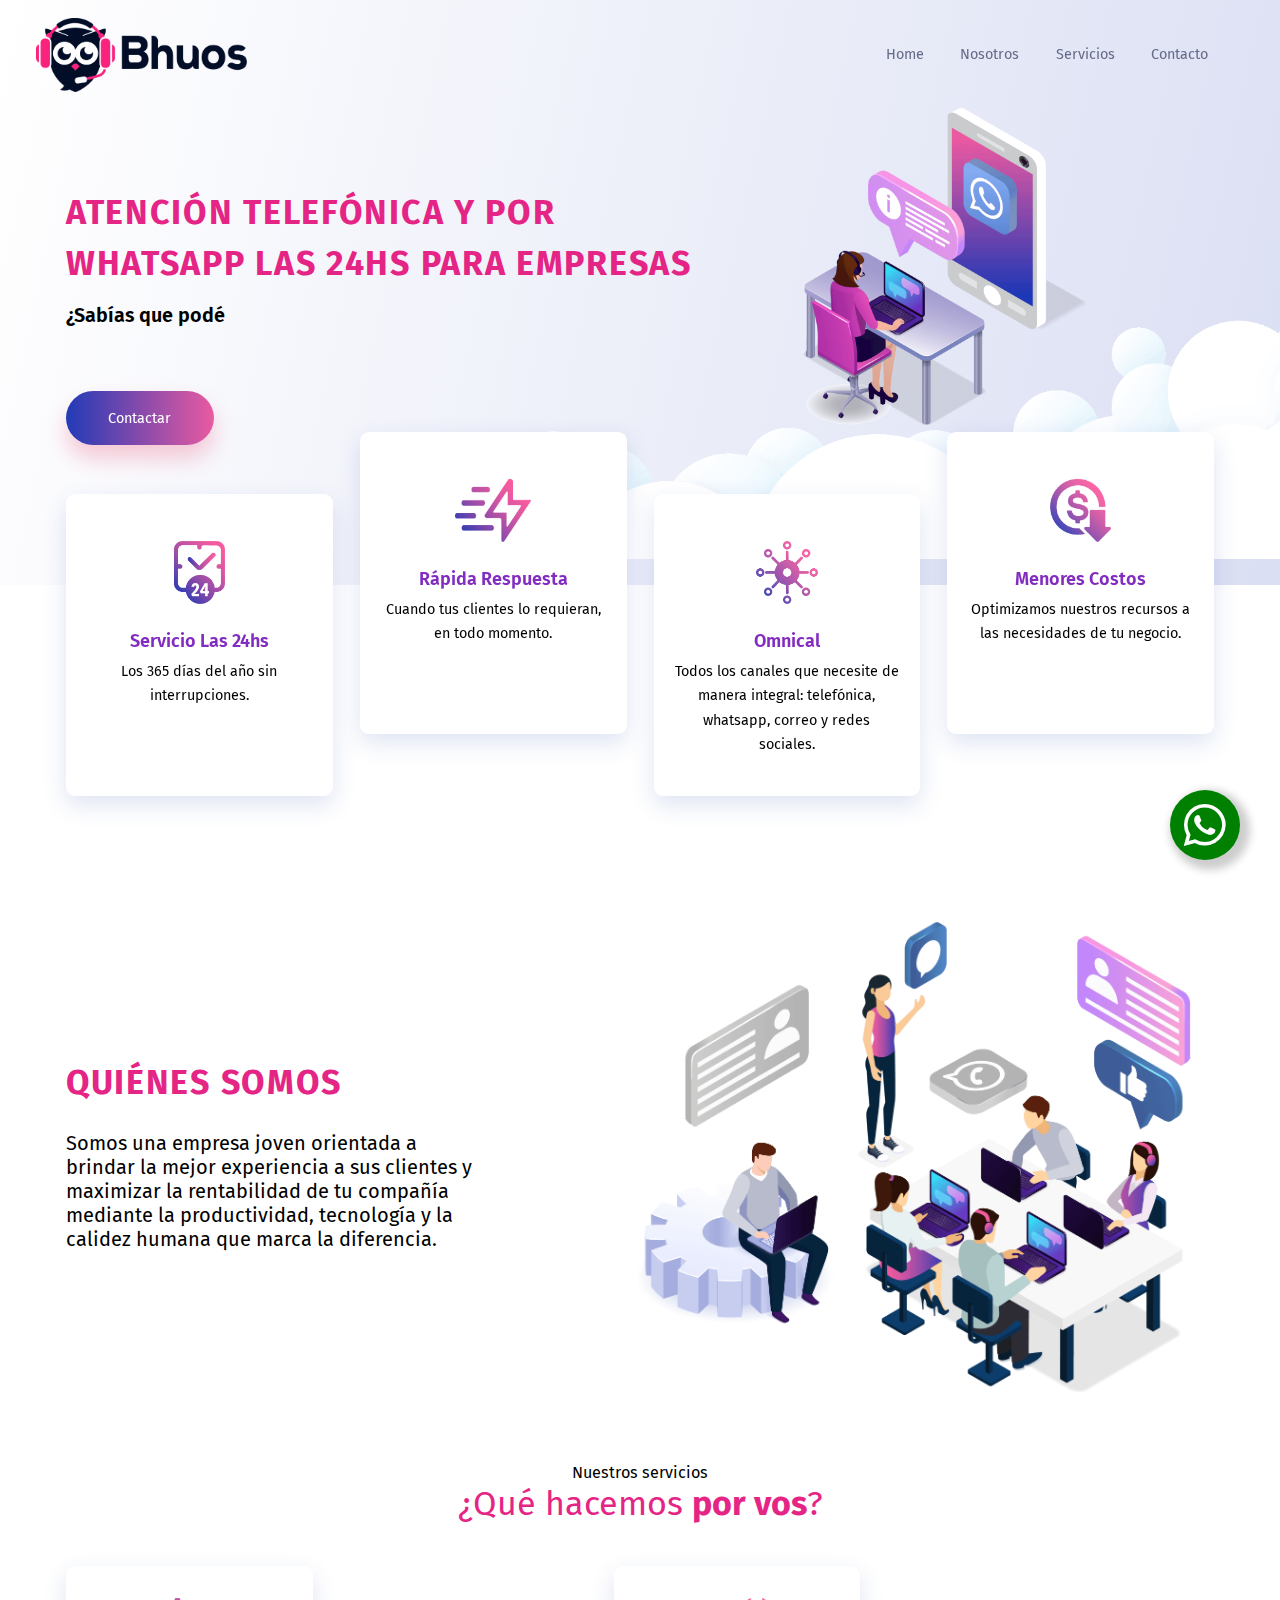
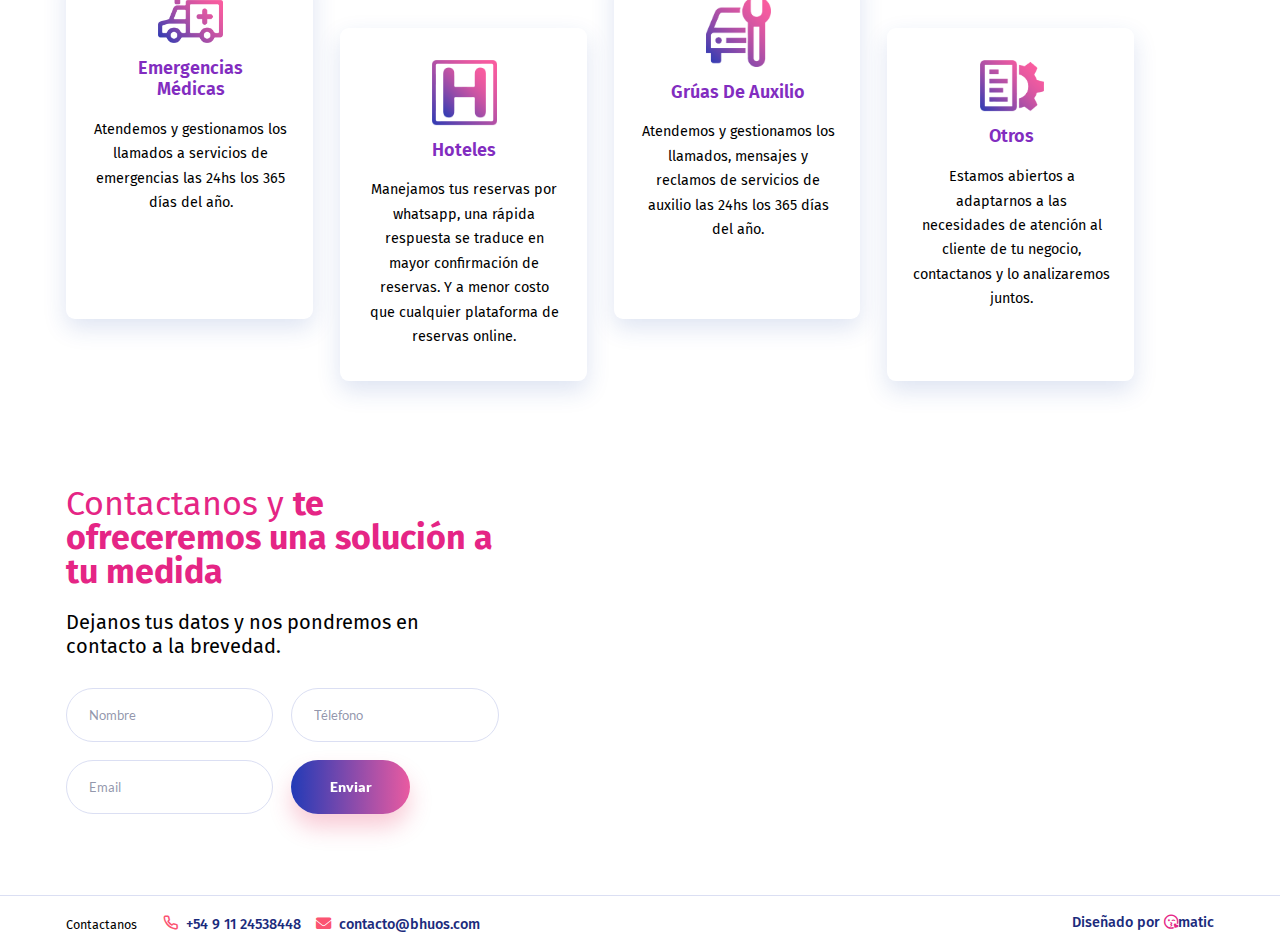
==== index.html @ 85b6b2ba "Create repo" ====
<!DOCTYPE html>
<html lang="es">

<head>
    <meta http-equiv="Content-Type" content="text/html; charset=utf-8" />
    <meta name="format-detection" content="telephone=no">
    <meta name="viewport" content="width=device-width, initial-scale=1">

    <meta name="keywords" content="" />

    <!-- Primary Meta Tags -->
    <title>Bhuos</title>
    <meta name="title" content="Bhuos">
    <meta name="description"
        content="Somos una empresa joven orientada a brindar la mejor experiencia a sus clientes y maximizar la rentabilidad de su compañía mediante la productividad, tecnología y la calidez humana que marca la diferencia.">

    <!-- Open Graph / Facebook -->
    <meta property="og:type" content="website">
    <meta property="og:url" content="">
    <meta property="og:title" content="Bhuos">
    <meta property="og:description"
        content="Somos una empresa joven orientada a brindar la mejor experiencia a sus clientes y maximizar la rentabilidad de su compañía mediante la productividad, tecnología y la calidez humana que marca la diferencia.">
    <meta property="og:image" content="">

    <!-- Twitter -->
    <meta property="twitter:card" content="summary_large_image">
    <meta property="twitter:url" content="">
    <meta property="twitter:title" content="Bhuos">
    <meta property="twitter:description"
        content="Somos una empresa joven orientada a brindar la mejor experiencia a sus clientes y maximizar la rentabilidad de su compañía mediante la productividad, tecnología y la calidez humana que marca la diferencia.">
    <meta property="twitter:image" content="">

    <link rel="stylesheet" type="text/css" href="css/first-screen.css" />
    <!-- <link rel="stylesheet" type="text/css" href="css/first-screen-inner.css" /> -->
    <link rel="icon" type="image/png" href="favicon-32x32.png" sizes="32x32" />
    <link rel="icon" type="image/png" href="favicon-16x16.png" sizes="16x16" />

    <link rel="stylesheet" href="https://cdnjs.cloudflare.com/ajax/libs/animate.css/4.1.1/animate.min.css" />
    <link rel="preload " href="fonts/AleoBold.woff2" as="font" crossorigin>
    <link rel="preload " href="fonts/Lato/LatoRegular.woff2" as="font" crossorigin>
    <link rel="preload " href="fonts/Lato/LatoBold.woff2" as="font" crossorigin>
    <link rel="preload" href="css/style.css" as="style">
    <link rel="stylesheet" href="https://cdnjs.cloudflare.com/ajax/libs/font-awesome/6.0.0/css/all.min.css" />
    <link rel="stylesheet" href="css/ajustes.css">
</head>

<body class="home loaded">
    <a href="https://wa.me/5491124538448" target="_blank" class="text-decoration-none w-flotante">
        <span class="d-none">WhatsApp</span>
        <i class="fab fa-whatsapp whatsapp"></i>
    </a>

    <div class="main-wrapper">
        <main class="content">
            <div class="first-screen section-screen-main" id="home">
                <div class="section-screen-main__bg" style="background-image: url(img/bhuos-main.png);"></div>
                <div class="wrapper">
                    <div class="screen-main">
                        <div class="section-heading">Atención telefónica y por whatsapp las 24hs para
                            Empresas</div>
                        <p class="h1 h1-main" id="text-typing"></p>

                        <div class="animate__animated animate__fadeIn animate__delay-5s">
                            <a href="#contacto"
                                class="btn btn_learn animate__animated animate__pulse animate__infinite ">contactar</a>
                        </div>
                    </div>
                </div>
            </div>
            <div class="section-services-main">
                <div class="wrapper">
                    <div class="services">
                        <div class="services__item">
                            <!-- <div class="services__decor"></div> -->
                            <div class="services__icon">
                                <img src="img/icons/bhuos-ico-01.png" alt="" loading="lazy">
                            </div>
                            <div class="services__title"><span>Servicio las 24hs</span></div>
                            <div class="services__text">Los 365 días del año sin interrupciones.</div>
                        </div>
                        <div class="services__item">
                            <!-- <div class="services__decor"></div> -->
                            <div class="services__icon">
                                <img src="img/icons/bhuos-ico-02.png" alt="" loading="lazy">
                            </div>
                            <div class="services__title"><span>Rápida respuesta</span></div>
                            <div class="services__text">Cuando tus clientes lo requieran, en todo momento.</div>
                        </div>
                        <div class="services__item">
                            <!-- <div class="services__decor"></div> -->
                            <div class="services__icon">
                                <img src="img/icons/bhuos-ico-03.png" alt="" loading="lazy">
                            </div>
                            <div class="services__title"><span>Omnical</span></div>
                            <div class="services__text">Todos los canales que necesite de manera integral: telefónica,
                                whatsapp, correo y redes sociales.</div>
                        </div>
                        <div class="services__item">
                            <!-- <div class="services__decor"></div> -->
                            <div class="services__icon">
                                <img src="img/icons/bhuos-ico-04.png" alt="" loading="lazy">
                            </div>
                            <div class="services__title"><span>Menores costos</span></div>
                            <div class="services__text">Optimizamos nuestros recursos a las necesidades de tu negocio.
                            </div>
                        </div>
                    </div>
                </div>
            </div>
            <div class="section-about" id="nosotros">
                <div class="wrapper">
                    <div class="about">

                        <div class="about__content">
                            <div class="section-heading">Quiénes somos</div>

                            <div class="content-block__text">
                                <p>Somos una empresa joven orientada a brindar la mejor experiencia a sus clientes y
                                    maximizar la rentabilidad de tu compañía mediante la productividad, tecnología y la
                                    calidez humana que marca la diferencia.
                                </p>
                            </div>
                        </div>
                        <div class="about__img">
                            <div class="about__picture">
                                <img data-src="img/bhuos-ilus1-02.png" alt="" class="js-lazy" width="80%"
                                    src="[data-uri]">
                            </div>
                        </div>

                    </div>
                </div>
                <div class="about-decor about-decor_1"></div>
                <div class="about-decor about-decor_2"></div>
                <div class="about-decor about-decor_3"></div>
            </div>
            <div class="section-get" id="servicios">
                <div class="wrapper">
                    <div class="h-center">Nuestros servicios</div>
                    <div class="h-decor-1">
                        <h2 class="h2 h-center bhuos-color"><span>¿Qué hacemos <b>por vos</b>?</span></h2>
                    </div>
                    <div class="get-list">
                        <div class="get-list__item">
                            <div class="get-list__heading">
                                <div class="get-list__icon">
                                    <img src="img/icons/bhuos-ico-06.png" alt="emergencias medicas" loading="lazy">
                                </div>
                                <div class="get-list__title">Emergencias <br> Médicas</div>
                            </div>
                            <div class="get-list__text">Atendemos y gestionamos los llamados a servicios de emergencias
                                las 24hs los 365 días del año.
                            </div>
                        </div>
                        <div class="get-list__item">
                            <div class="get-list__heading">
                                <div class="get-list__icon">
                                    <img src="img/icons/bhuos-ico-05.png" alt="hoteles" loading="lazy">
                                </div>
                                <div class="get-list__title">Hoteles</div>
                            </div>
                            <div class="get-list__text">Manejamos tus reservas por whatsapp, una rápida respuesta se
                                traduce en mayor confirmación de reservas. Y a menor costo que cualquier plataforma de
                                reservas online.</div>
                        </div>
                        <div class="get-list__item">
                            <div class="get-list__heading">
                                <div class="get-list__icon">
                                    <img src="img/icons/bhuos-ico-07.png" alt="gruas de auxilio" loading="lazy">
                                </div>
                                <div class="get-list__title">Grúas de auxilio</div>
                            </div>
                            <div class="get-list__text">Atendemos y gestionamos los llamados, mensajes y reclamos de
                                servicios de auxilio las 24hs los 365 días del año.
                            </div>
                        </div>
                        <div class="get-list__item">
                            <div class="get-list__heading">
                                <div class="get-list__icon">
                                    <img src="img/icons/bhuos-ico-08.png" alt="otros" loading="lazy">
                                </div>
                                <div class="get-list__title">Otros</div>
                            </div>
                            <div class="get-list__text">Estamos abiertos a adaptarnos a las necesidades de atención al
                                cliente de tu negocio, contactanos y lo analizaremos juntos.
                            </div>
                        </div>

                    </div>
                </div>
            </div>
            <div class="section-consultation" id="contacto">
                <!-- <div class="section-consultation__bg js-lazy" data-src="img/bg/bg-2.svg"></div> -->
                <div class="wrapper">
                    <div class="consultation-form-wrap">
                        <div class="consultation-form">
                            <!-- <div>Comenzá hoy</div> -->
                            <h2 class="h2 bhuos-color">Contactanos y <b>te ofreceremos una solución a tu medida</b></h2>
                            <div class="content-block__text">
                                <p>Dejanos tus datos y nos pondremos en contacto a la brevedad.</p>
                            </div>
                            <div class="consultation-form__form">
                                <form onsubmit="enviarFormulario(); return false;">
                                    <div class="box-fileds">
                                        <div class="box-filed">
                                            <input type="text" placeholder="Nombre" id="input_nombre" class="required"
                                                required>
                                        </div>
                                        <div class="box-filed">
                                            <input type="tel" placeholder="Télefono" id="input_cel" class="required"
                                                required>
                                        </div>
                                        <div class="box-filed">
                                            <input type="email" placeholder="Email" id="input_mail" class="required"
                                                required>
                                        </div>
                                        <div id="alert" class="alert alert-success d-none">Su mensaje fue enviado</div>
                                        <div class="box-filed box-filed_btn">
                                            <input type="submit" class="btn enviar" value="Enviar">
                                        </div>
                                    </div>
                                </form>
                            </div>
                        </div>
                        <div class="consultation-img">
                            <img data-src="img/bhuos-ilus-cotizacion.png" alt="" class="js-lazy"
                                src="[data-uri]">
                        </div>
                    </div>
                </div>
            </div>
        </main>
        <header class="header" id="header">
            <div class="wrapper">
                <div class="nav-logo">
                    <a href="index.html" class="logo">
                        <img src="logo2.png" alt="bhuos">
                    </a>
                </div>
                <div class="header-right">
                    <div id="mainNav" class="menu-box">
                        <nav class="nav-inner">
                            <ul class="main-menu js-menu" id="mainMenu">
                                <li>
                                    <a onclick="moveTo('home')">Home</a>
                                </li>
                                <li>
                                    <a onclick="moveTo('nosotros')">Nosotros</a>
                                </li>
                                <li>
                                    <a onclick="moveTo('servicios')">Servicios</a>
                                </li>
                                <li>
                                    <a onclick="moveTo('contacto')">Contacto</a>
                                </li>
                            </ul>
                        </nav>
                        <div class="socials-item">
                            <div class="socials">
                                <div class="socials__item">
                                    <a href="#" target="_blank" class="socials__link"><i
                                            class="fas fa-envelope"></i></a>
                                </div>
                                <div class="socials__item">
                                    <a href="#" target="_blank" class="socials__link"><i
                                            class="fab fa-whatsapp"></i></a>
                                </div>
                            </div>
                        </div>
                        <div class="phone-item">
                            <div class="footer-title header-title-phone">Contactanos</div>
                            <div class="footer-phone__item">
                                <i class="icon-phone"></i><a href="tel:+5491124538448">+54 9 11 24538448</a>
                            </div>
                            <div class="footer-mail__item">
                                <i class="fas fa-envelope"></i><a href="mailto:contacto@bhuos.com">contacto@bhuos.com</a>
                            </div>
                        </div>
                    </div>

                </div>
                <div class="bars-mob js-button-nav">
                    <div class="hamburger">
                        <span></span><span></span><span></span>
                    </div>
                    <div class="cross">
                        <span></span><span></span>
                    </div>
                </div>
            </div>
        </header>
        <footer id="footer" class="footer footer-2">
            <div class="footer__bg js-lazy" data-src="img/bg/footer-2.svg"></div>
            <div class="footer-bottom">
                <div class="wrapper">
                    <div class="phone-item">
                        <div class="footer-title header-title-phone">Contactanos</div>
                        <div class="footer-phone__item">
                            <i class="icon-phone"></i><a href="tel:+5491124538448">+54 9 11 24538448</a>
                        </div>
                        <div class="footer-mail__item">
                            <i class="fas fa-envelope"></i><a href="mailto:contacto@bhuos.com">contacto@bhuos.com</a>
                        </div>
                    </div>
                    <div class="footer-menu">
                        Diseñado por <i class="far fa-face-kiss-wink-heart pink"></i><a
                            href="https://www.omatic.com.ar">matic</a>
                    </div>
                </div>
            </div>
        </footer>
    </div>
    <!-- BODY EOF   -->
    <link rel="stylesheet" type="text/css" href="css/style.css" />
    <script src="js/jquery-3.5.1.min.js"></script>
    <script src="js/components/jquery.lazy.min.js" defer></script>
    <script src="js/components/jquery.fancybox.min.js" defer></script>
    <script src="js/components/jquery.singlePageNav.min.js" defer></script>
    <script src="js/components/swiper.js" defer></script>
    <script src="js/custom.js" defer></script>
    <script src="js/formrip.js"></script>

    <script>
        var body = document.body;
        if (/Android|webOS|iPhone|iPad|iPod|BlackBerry/i.test(navigator.userAgent)) {
            body.classList.add('ios');
        } else {
            body.classList.add('web')
        }
        setTimeout(function () {
            body.classList.add("content-loaded");
        }, 50)

        //text typing
        var i = 0;
        var txt =
            "¿Sabías que podés mejorar la calidad de atención de tus clientes y ahorrar hasta un 60% con nosotros?";
        var speed = 50;

        function typeWriter() {
            if (i < txt.length) {
                document.getElementById("text-typing").innerHTML += txt.charAt(i);
                i++;
                setTimeout(typeWriter, speed);
            }
        }

        $(document).ready(function () {
            typeWriter();
        });

        function moveTo(section){
            document.getElementById(section).scrollIntoView({block: "center"});
        }
        
    </script>
</body>

</html>
---- css/first-screen.css ----
/* reset */
/* main variables */
body { margin: 0; padding: 0; font-family: Lato, arial, sans-serif; background: #fff; height: 100%; font-size: 1.8rem !important; -webkit-font-smoothing: antialiased; -moz-osx-font-smoothing: grayscale; color: #646A89; line-height: 1.7; background: #fff; }

html { font-size: 10px !important; }

/*MAIN*/
html, body, div, span, applet, object, iframe, h1, h2, h3, h4, h5, h6, p, blockquote, pre, a, abbr, acronym, address, big, cite, code, del, dfn, em, img, ins, kbd, q, s, samp, small, strike, strong, sub, sup, tt, var, b, u, i, center, dl, dt, dd, ol, ul, li, fieldset, form, label, legend, table, caption, tbody, tfoot, thead, tr, th, td, article, aside, canvas, details, embed, figure, figcaption, footer, header, hgroup, menu, nav, output, ruby, section, summary, time, mark, audio, video { margin: 0; padding: 0; border: 0; font-size: 100%; }

/* HTML5 display-role reset for older browsers */
article, aside, details, figcaption, figure, footer, header, hgroup, menu, nav, section, main { display: block; }

blockquote, q { quotes: none; }

blockquote:before, blockquote:after, q:before, q:after { content: ''; content: none; }

table { border-collapse: collapse; border-width: 0px; padding: 0px; margin: 0px; }

html { height: 100%; -webkit-text-size-adjust: none; -ms-text-size-adjust: none; }

input, textarea, select, button { font-family: Lato, arial, sans-serif; }

input, textarea { color: #646A89; font-family: Lato, arial, sans-serif; outline: none; border-radius: 0; -moz-border-radius: 0; -webkit-border-radius: 0; -webkit-appearance: none; }

textarea { overflow: auto; resize: none; }

input[type="button"], input[type="submit"], button { cursor: pointer; }

td { margin: 0px; padding: 0px; }

form { padding: 0px; margin: 0px; }

a { color: #FB5472; -webkit-transition: all 0.4s ease; -o-transition: all 0.4s ease; transition: all 0.4s ease; text-decoration: none; outline: none; -webkit-tap-highlight-color: rgba(0, 0, 0, 0); }

a:hover { color: #FB5472; }

a, span, div, button { outline: none !important; }

input[type=submit], input[type=button], button { -webkit-appearance: none; outline: none; }

* { -webkit-box-sizing: border-box; box-sizing: border-box; -webkit-tap-highlight-color: rgba(0, 0, 0, 0); outline: none; }

*:before, *:after { -webkit-box-sizing: border-box; box-sizing: border-box; }

strong { font-weight: 700; }

.clearfix:after, .wrapper:after, .row:after { content: "."; display: block; height: 0; clear: both; visibility: hidden; }

img { max-width: 100%; }

@media screen and (max-width: 1366px) and (min-width: 768px) { html { font-size: 9px !important; } }

@media screen and (max-width: 1023px) { body { font-size: 1.5rem !important; } }

@media screen and (max-width: 767px) { body { font-size: 1.4rem !important; } }

@media screen and (max-width: 359px) { html { font-size: 9px !important; } }

@font-face { font-family: 'Aleo'; src: url("../fonts/AleoBold.eot"); src: url("../fonts/AleoBold.eot") format("embedded-opentype"), url("../fonts/AleoBold.woff2") format("woff2"), url("../fonts/AleoBold.woff") format("woff"), url("../fonts/AleoBold.ttf") format("truetype"), url("../fonts/AleoBold.svg#AleoBold") format("svg"); font-weight: 400; font-style: normal; font-display: swap; }

@font-face { font-family: 'Lato'; src: url("../fonts/Lato/LatoRegular.eot"); src: url("../fonts/Lato/LatoRegular.eot") format("embedded-opentype"), url("../fonts/Lato/LatoRegular.woff2") format("woff2"), url("../fonts/Lato/LatoRegular.woff") format("woff"), url("../fonts/Lato/LatoRegular.ttf") format("truetype"), url("../fonts/Lato/LatoRegular.svg#LatoRegular") format("svg"); font-weight: 400; font-style: normal; font-display: swap; }

@font-face { font-family: 'Lato'; src: url("../fonts/Lato/LatoBold.eot"); src: url("../fonts/Lato/LatoBold.eot") format("embedded-opentype"), url("../fonts/Lato/LatoBold.woff2") format("woff2"), url("../fonts/Lato/LatoBold.woff") format("woff"), url("../fonts/Lato/LatoBold.ttf") format("truetype"), url("../fonts/Lato/LatoBold.svg#LatoBold") format("svg"); font-weight: 700; font-style: normal; font-display: swap; }

@font-face { font-family: 'Lato'; src: url("../fonts/Lato/LatoBlack.eot"); src: url("../fonts/Lato/LatoBlack.eot") format("embedded-opentype"), url("../fonts/Lato/LatoBlack.woff2") format("woff2"), url("../fonts/Lato/LatoBlack.woff") format("woff"), url("../fonts/Lato/LatoBlack.ttf") format("truetype"), url("../fonts/Lato/LatoBlack.svg#LatoBlack") format("svg"); font-weight: 900; font-style: normal; font-display: swap; }

@font-face { font-family: 'icomoon'; src: url("../fonts/icomoon/fonts/icomoon.eot"); src: url("../fonts/icomoon/fonts/icomoon.eot?#iefix") format("embedded-opentype"), url("../fonts/icomoon/fonts/icomoon.woff") format("woff"), url("../fonts/icomoon/fonts/icomoon.svg#icomoon") format("svg"); font-weight: bold; font-style: normal; font-display: swap; }

[class^="icon-"], [class*=" icon-"] { /* use !important to prevent issues with browser extensions that change fonts */ font-family: 'icomoon' !important; speak: none; font-style: normal; font-weight: normal; font-variant: normal; text-transform: none; line-height: 1; /* Better Font Rendering =========== */ -webkit-font-smoothing: antialiased; -moz-osx-font-smoothing: grayscale; }

.icon-check:before { content: "\e900"; }

.icon-close:before { content: "\e901"; }

.icon-next:before, .ui-datepicker .ui-datepicker-next:before { content: "\e902"; }

.icon-phone:before { content: "\e903"; }

.icon-play:before { content: "\e904"; }

.icon-prev:before, .ui-datepicker .ui-datepicker-prev:before { content: "\e905"; }

.icon-quote:before, blockquote:before { content: "\e906"; }

.icon-search:before { content: "\e907"; }

.main-wrapper { padding: 0; min-width: 320px; width: 100%; position: relative; min-height: 100%; min-height: 100%; display: -webkit-box; display: -ms-flexbox; display: flex; -webkit-box-orient: vertical; -webkit-box-direction: normal; -ms-flex-direction: column; flex-direction: column; -webkit-box-pack: start; -ms-flex-pack: start; justify-content: flex-start; overflow: hidden; -webkit-box-flex: 1; -ms-flex: 1 0 auto; flex: 1 0 auto; }

.wrapper { min-width: 320px; max-width: 1220px; padding-right: 4rem; padding-left: 4rem; margin: 0 auto; position: relative; width: 100%; }

.wrapper-2 { max-width: 1520px; }

/* titles */
p { padding: 1.2rem 0; }

h1, .h1 { padding: 0; font-weight: 700; font-size: 3.6rem; line-height: 130%; color: #1B2B7C; margin-bottom: 0.8rem; text-transform: capitalize; font-family: Aleo, arial, sans-serif; }

.h1 { font-size: 5.4rem; line-height: 110%; margin-bottom: 4.6rem; }

h2, .h2 { font-size: 2.4rem; line-height: 140%; line-height: 100%; margin: 0 0 0.7rem; padding-top: 1.3rem; text-align: left; color: #1B2B7C; font-family: Aleo, arial, sans-serif; text-transform: capitalize; }

.h2 { font-weight: bold; font-size: 5.4rem; padding-top: 0; margin: 0 0 2.4rem; }

.h-center { text-align: center; }

h3, .h3 { font-size: 2.4rem; line-height: 140%; font-weight: 700; color: #1B2B7C; padding: 3.5rem 0 2.5rem; font-family: Aleo, arial, sans-serif; text-transform: capitalize; }

.h3 { font-size: 3.6rem; line-height: 100%; padding: 0 0 1.5rem; }

h4, .h4 { font-weight: bold; font-size: 2.4rem; line-height: 2.8rem; color: #646A89; }

.h-left { text-align: left; }

.h-decor-1, .h-decor-3 { position: relative; padding: 0 10rem; }

.h-decor-1:before, .h-decor-3:before { content: ''; width: 7rem; height: 6.9rem; display: block; position: absolute; left: 2.8%; margin-right: 8rem; top: 30%; }

.h-decor-1, .h-decor-2 { position: relative; padding: 0 10rem; }

.h-decor-1:after, .h-decor-2:after { content: ''; margin-left: 8rem; width: 8.8rem; height: 5.6rem; display: block; position: absolute; right: 4.2%; top: 17%; }

.h-decor-3:before { top: -29%; left: 10.8%; }

.h-decor-2:after { right: 12.2%; }

body:not(.loaded) .h-decor-1:before, body:not(.loaded) .h-decor-3:before { background: url(../img/leaf-left.svg) no-repeat; -webkit-background-size: contain; background-size: contain; }

body:not(.loaded) .h-decor-1:after, body:not(.loaded) .h-decor-2:after { background: url(../img/leaf-right.svg) no-repeat; -webkit-background-size: contain; background-size: contain; }

/* text position */
.text-left { text-align: left !important; }

.text-center { text-align: center !important; }

.text-right { text-align: right !important; }

.nowrap { white-space: nowrap !important; }

.center { text-align: center; }

.pull-right { float: right; }

.pull-left { float: left; }

.hide { display: none !important; }

.colored { color: #FB5472; }

.window-open { position: absolute; left: 0; top: -200%; left: -99999px; opacity: 0; }

/*
================================================================================
|                                     CONTENT                                 |
================================================================================
*/
.content { min-width: 320px; text-align: left; width: 100%; -webkit-box-ordinal-group: 3; -ms-flex-order: 2; order: 2; -webkit-box-flex: 1; -ms-flex-positive: 1; flex-grow: 1; position: relative; z-index: 1; }

.main-wrap { display: -webkit-box; display: -ms-flexbox; display: flex; -webkit-box-orient: vertical; -webkit-box-direction: reverse; -ms-flex-direction: column-reverse; flex-direction: column-reverse; }

.content-wrap { background: #FFFFFF; padding: 3.3rem 2.5rem 2.1rem; max-width: 119.6rem; margin: 0 auto; }

.more-text { font-weight: bold; font-size: 1.6rem; line-height: 1.9rem; cursor: pointer; color: #7D74E4; margin-top: 1.3rem; }

.more-text span { -webkit-transition: color .3s ease-in; -o-transition: color .3s ease-in; transition: color .3s ease-in; }

.more-text i { margin-left: 1rem; font-size: 1rem; color: rgba(125, 116, 228, 0.5); display: inline-block; -webkit-transition: -webkit-transform .4s ease; transition: -webkit-transform .4s ease; -o-transition: transform .4s ease; transition: transform .4s ease; transition: transform .4s ease, -webkit-transform .4s ease; }

.more-text.active i { -webkit-transform: rotateX(180deg); transform: rotateX(180deg); }

.web .more-text:hover span { border-bottom-color: transparent; }

.btn { text-transform: capitalize; position: relative; overflow: hidden; -webkit-transition: all 0.3s linear; -o-transition: all 0.3s linear; transition: all 0.3s linear; display: -webkit-inline-box; display: -ms-inline-flexbox; display: inline-flex; -webkit-box-align: center; -ms-flex-align: center; align-items: center; -webkit-box-pack: center; -ms-flex-pack: center; justify-content: center; vertical-align: middle; height: 6rem; padding: 0 4rem; font-family: Lato, arial, sans-serif; text-align: center; cursor: pointer; -webkit-backface-visibility: hidden; backface-visibility: hidden; -moz-osx-font-smoothing: grayscale; -webkit-box-shadow: 0px 20px 20px rgba(217, 61, 89, 0.2); box-shadow: 0px 20px 20px rgba(217, 61, 89, 0.2); background: -webkit-gradient(linear, left top, right top, from(rgba(249, 73, 115, 0.991703)), color-stop(50%, rgba(255, 154, 160, 0.991703)), to(rgba(249, 73, 115, 0.991703))); background: -webkit-linear-gradient(left, rgba(249, 73, 115, 0.991703) 0%, rgba(255, 154, 160, 0.991703) 50%, rgba(249, 73, 115, 0.991703) 100%); background: -o-linear-gradient(left, rgba(249, 73, 115, 0.991703) 0%, rgba(255, 154, 160, 0.991703) 50%, rgba(249, 73, 115, 0.991703) 100%); background: linear-gradient(90deg, rgba(249, 73, 115, 0.991703) 0%, rgba(255, 154, 160, 0.991703) 50%, rgba(249, 73, 115, 0.991703) 100%); text-transform: uppercase; -webkit-background-size: 200% 100%; background-size: 200% 100%; background-position: 0% 0; color: #fff; border: 0; font-size: 1.6rem; line-height: 1.2; font-weight: 900; text-transform: capitalize; -webkit-border-radius: 3rem; border-radius: 3rem; -webkit-box-shadow: 0px 1.5rem 2.5rem rgba(230, 51, 94, 0.25); box-shadow: 0px 1.5rem 2.5rem rgba(230, 51, 94, 0.25); }

.web .btn:hover { color: #fff; background-position: 100% 0; }

.btn-2 { font-family: Lato, arial, sans-serif; background: #1B2B7C; -webkit-box-shadow: 0px 1.5rem 2.5rem rgba(27, 43, 124, 0.15); box-shadow: 0px 1.5rem 2.5rem rgba(27, 43, 124, 0.15); -webkit-border-radius: 30px; border-radius: 30px; color: #fff; border: 0; height: 4.4rem; padding: 0 3rem; line-height: 4.2rem; font-weight: bold; font-size: 1.6rem; text-transform: capitalize; -webkit-transition: background .4s ease; -o-transition: background .4s ease; transition: background .4s ease; }

.web .btn-2:hover { color: #fff; background: #FB5472; }

.btn-3 { color: #1B2B7C; background: rgba(27, 43, 124, 0.1); -webkit-transition: background .4s ease, color .4s ease; -o-transition: background .4s ease, color .4s ease; transition: background .4s ease, color .4s ease; }

.web .btn-3:hover { color: #fff; background: #1B2B7C; }

.form-control, input[type="text"], input[type="email"], input[type="tel"], textarea { border: 1px solid #DBDFF3; background: transparent; -webkit-border-radius: 5rem; border-radius: 5rem; color: #646A89; padding-left: 2.4rem; padding-right: 2.4rem; font-size: 1.4rem; font-family: Lato, arial, sans-serif; width: 100%; height: 6rem; font-weight: 400; -webkit-transition: border .3s ease-in; -o-transition: border .3s ease-in; transition: border .3s ease-in; }

.form-control:focus, input[type="text"]:focus, input[type="email"]:focus, input[type="tel"]:focus, textarea:focus { border-color: #000; }

.form-control.error, input[type="text"].error, input[type="email"].error, input[type="tel"].error, textarea.error { border-color: red; }

::-webkit-input-placeholder { color: rgba(100, 106, 137, 0.7); }

::-moz-placeholder { color: rgba(100, 106, 137, 0.7); }

:-moz-placeholder { color: rgba(100, 106, 137, 0.7); }

:-ms-input-placeholder { color: rgba(100, 106, 137, 0.7); }

textarea { height: 11.8rem; resize: none; line-height: 160%; padding-top: 1.8rem; padding-bottom: 1.2rem; -webkit-border-radius: 2rem; border-radius: 2rem; vertical-align: top; }

.box-fileds { margin: 0 -1rem; display: -webkit-box; display: -ms-flexbox; display: flex; -ms-flex-wrap: wrap; flex-wrap: wrap; }

.box-fileds .box-filed { width: calc(50% - 2rem); margin: 0 1rem 2rem; }

.box-fileds .box-filed_btn { width: 14.4rem; }

.box-fileds .box-field__accept { padding-top: 1.4rem; width: calc(100%  - 20.4rem); }

.box-field { margin-bottom: 3rem; }

.box-field_button { margin-top: 1rem; display: -webkit-box; display: -ms-flexbox; display: flex; }

.btn_submit { width: 100%; max-width: 39.2rem; }

.box-field__label { color: #1B2B7C; margin-bottom: .6rem; }

.box-field__label sup { vertical-align: top; color: #FB5472; }

.label-placeholder { color: rgba(37, 35, 35, 0.6); text-align: left; padding-left: 0; top: .6rem; display: block; position: absolute; left: 0; font-size: 1.4rem; font-weight: 500; }

label.error { color: red; font-size: 1.3rem; font-weight: 500; margin: .8rem 0 0 1.5rem; }

.box-field__input { position: relative; }

.icon-telegram { color: #039BE5; }

.icon-viber { color: #7F40BD; }

.icon-whatsapp { color: #4CAF50; }

.label-placeholder { letter-spacing: 0.02em; position: absolute; left: 0; text-align: left; padding-left: 0; top: .7rem; font-weight: 400; display: block; position: absolute; font-size: 1.6rem; line-height: 2.1rem; color: rgba(255, 255, 255, 0.8); pointer-events: none; }

.filled .label-placeholder { font-size: 80%; top: -1.8rem; opacity: 0; }

.checkbox-element { cursor: pointer; position: relative; display: -webkit-inline-box; display: -ms-inline-flexbox; display: inline-flex; }

.checkbox-element input { -ms-flex-negative: 0; flex-shrink: 0; display: inline-block; margin-top: 0; position: absolute; left: 0; top: 0; }

.checkbox-element input:checked ~ .check { border-color: transparent; }

.checkbox-element input:checked ~ .check:after { opacity: 1; }

.socials { display: -webkit-box; display: -ms-flexbox; display: flex; -webkit-box-align: center; -ms-flex-align: center; align-items: center; line-height: 1.4; }

.socials__item { margin-right: 1rem; }

.socials__item:last-child { margin-right: 0; }

.socials__link { color: #1B2B7C; line-height: 140%; font-weight: 900; font-size: 1.4rem; }

.socials__link:after { content: ''; display: inline-block; width: .6rem; height: .6rem; left: 0px; top: 6.5px; -webkit-border-radius: 50%; border-radius: 50%; border: 2px solid #FB5472; vertical-align: middle; margin: 0 0 .4rem 10px; }

.socials__item:last-child .socials__link:after { display: none; }

.socials-2 { margin-top: 4.8rem; display: -webkit-box; display: -ms-flexbox; display: flex; -webkit-box-align: center; -ms-flex-align: center; align-items: center; }

.socials-2__item { display: -webkit-box; display: -ms-flexbox; display: flex; -webkit-box-align: center; -ms-flex-align: center; align-items: center; margin-right: 3rem; }

.socials-2__item:hover .socials-2__link { background: -webkit-linear-gradient(179.89deg, #5CD5FF 0.07%, #83F0FF 99.88%); background: -o-linear-gradient(179.89deg, #5CD5FF 0.07%, #83F0FF 99.88%); background: linear-gradient(270.11deg, #5CD5FF 0.07%, #83F0FF 99.88%); -webkit-box-shadow: 0px 3.1rem 4.9rem #CCF2FD; box-shadow: 0px 3.1rem 4.9rem #CCF2FD; }

.socials-2__title { font-weight: bold; font-size: 1.6rem; line-height: 150%; color: #1B2B7C; margin-right: 1.4rem; }

.socials-2__link { background: -webkit-linear-gradient(179.89deg, #90D5ED 0.07%, #9FE6FF 99.88%); background: -o-linear-gradient(179.89deg, #90D5ED 0.07%, #9FE6FF 99.88%); background: linear-gradient(270.11deg, #90D5ED 0.07%, #9FE6FF 99.88%); -webkit-box-shadow: 0px 3.1rem 4.9rem #CCF2FD; box-shadow: 0px 3.1rem 4.9rem #CCF2FD; -webkit-border-radius: 1.6rem; border-radius: 1.6rem; width: 8rem; height: 8rem; display: -webkit-box; display: -ms-flexbox; display: flex; -webkit-box-align: center; -ms-flex-align: center; align-items: center; -webkit-box-pack: center; -ms-flex-pack: center; justify-content: center; }

.socials-2__link img { -webkit-filter: brightness(0) invert(1); filter: brightness(0) invert(1); }

.checkbox-element { display: -webkit-inline-box; display: -ms-inline-flexbox; display: inline-flex; }

.checkbox-element input { opacity: 0; }

.checkbox-element input[type="checkbox"]:hover, .checkbox-element input[type="radio"]:hover { border-color: #000; }

.checkbox-element input[type="checkbox"]:checked ~ .checkbox-text:after, .checkbox-element input[type="radio"]:checked ~ .checkbox-text:after { opacity: 1; }

.checkbox-element input { -ms-flex-negative: 0; flex-shrink: 0; display: inline-block; cursor: pointer; margin-top: -.2rem; }

.checkbox-text { font-weight: 500; font-size: 1.6rem; line-height: 150%; cursor: pointer; position: relative; padding-left: 24px; display: block; }

.checkbox-text:before { content: ''; background: transparent no-repeat center; display: block; border: 1px solid #DBDFF3; -webkit-border-radius: .3rem; border-radius: .3rem; width: 14px; height: 14px; padding: 0; top: 0; left: 0; position: absolute; -ms-flex-negative: 0; flex-shrink: 0; background: none; border-radius: .3rem; margin: .5rem 0 0; vertical-align: top; }

.checkbox-text:after { content: ''; background-color: transparent; background-image: url(../img/icons-svg/check.svg); background-repeat: no-repeat; width: 14px; height: 14px; position: absolute; opacity: 0; top: 0; margin: .5rem 0 0; left: 0; background-position: 45% 40%; -webkit-background-size: 14px 10px; background-size: 14px 10px; -webkit-transition: background 0.3s ease-in, border 0.3s ease-in; -o-transition: background 0.3s ease-in, border 0.3s ease-in; transition: background 0.3s ease-in, border 0.3s ease-in; }

.hide { display: none; }

.color-decor { color: #1B2B7C; }

.color-decor-2 { color: #EA3377; }

.box-field.sucsses-form-message { margin: -2.4rem 0 0px; }

.sucsses-form-message { font-size: 1.4rem; line-height: 2.2rem; display: -webkit-box; display: -ms-flexbox; display: flex; -webkit-box-align: center; -ms-flex-align: center; align-items: center; }

.sucsses-icon { background-image: url("data:image/svg+xml,%3Csvg width='24' height='24' viewBox='0 0 24 24' fill='none' xmlns='http://www.w3.org/2000/svg'%3E%3Cpath fill-rule='evenodd' clip-rule='evenodd' d='M0 12C0 5.3724 5.3724 0 12 0C18.6276 0 24 5.3724 24 12C24 18.6276 18.6276 24 12 24C5.3724 24 0 18.6276 0 12ZM16.4484 10.4484C16.667 10.2221 16.7879 9.91896 16.7852 9.60432C16.7825 9.28968 16.6563 8.98871 16.4338 8.76622C16.2113 8.54373 15.9103 8.41753 15.5957 8.41479C15.281 8.41206 14.9779 8.53301 14.7516 8.7516L10.8 12.7032L9.2484 11.1516C9.02208 10.933 8.71896 10.8121 8.40432 10.8148C8.08968 10.8175 7.78871 10.9437 7.56622 11.1662C7.34373 11.3887 7.21753 11.6897 7.21479 12.0043C7.21206 12.319 7.33301 12.6221 7.5516 12.8484L9.9516 15.2484C10.1766 15.4734 10.4818 15.5997 10.8 15.5997C11.1182 15.5997 11.4234 15.4734 11.6484 15.2484L16.4484 10.4484Z' fill='%23A2E44E'/%3E%3C/svg%3E%0A"); width: 2.4rem; height: 2.4rem; -webkit-background-size: contain; background-size: contain; background-position: 50% 50%; background-repeat: no-repeat; -ms-flex-negative: 0; flex-shrink: 0; margin-right: .5rem; }

.sucsses-icon:before { display: none; }

.scrollDisabled { overflow: hidden; position: fixed !important; margin-top: 0; width: 100%; z-index: 0; }

.scrollDisabled.web, .scrollDisabled.web.compensate-for-scrollbar, .scrollDisabled.web .header { padding-right: 1.7rem; }

.scrollDisabled .main-wrapper { overflow: visible; }

@media screen and (min-width: 768px) { .mob-show { display: none !important; } }

@media screen and (min-width: 1024px) { .tablet-show { display: none; } }

@media screen and (max-width: 1200px) { h1, .h1, .h2 { font-size: 4.6rem; }
  .h-decor-2:after { right: 2.2%; }
  .h-decor-3:before { left: 2%; } }

@media screen and (max-width: 1023px) { .wrapper { padding-left: 2.5rem; padding-right: 2.5rem; }
  .messages-icon__ic { width: 4.5rem; height: 4.5rem; }
  h1, .h1, .h2 { font-size: 4.6rem; }
  .h-decor-1, .h-decor-2, .h-decor-3 { padding: 0 5rem; }
  .tablet-hide { display: none !important; }
  .btn { height: 5.6rem; line-height: 5.6rem; font-size: 1.4rem; padding: 0 5rem; }
  .btn { padding: 0 3rem; }
  .h-decor-1:before, .h-decor-3:before { left: -2.2rem; top: 18%; }
  .h-decor-1:after, .h-decor-2:after { right: 1%; } }

@media screen and (max-width: 767px) { h1 { font-size: 2.2rem; margin-bottom: .9rem; }
  .h1, .h2 { font-size: 2.4rem; margin-bottom: 2.1rem; }
  .mob-show { display: block; }
  .mob-hide { display: none !important; }
  .wrapper { padding-left: 1.6rem; padding-right: 1.6rem; }
  .box-field { margin-bottom: 1.6rem; }
  .box-field.sucsses-form-message { margin: -.3rem 0 -1.9rem; }
  textarea.form-control { line-height: 1.5; padding-top: .5rem; padding-bottom: .5rem; }
  .messages-icon { right: .5rem; }
  .box-field__label { margin-bottom: 1.1rem; }
  .box-field_button { margin-top: 3.2rem; }
  .socials-2__item { width: 50%; margin: 0 auto; padding: 0 1.5rem; display: block; text-align: center; }
  .socials-2__link { margin: 0 auto; }
  .socials-2__title { font-size: 1.2rem; margin: 0 0 1.1rem; }
  .socials-2 { margin: 3.8rem auto 0; max-width: 34rem; -webkit-box-pack: center; -ms-flex-pack: center; justify-content: center; }
  .socials-2__link { -webkit-border-radius: 1.6rem; border-radius: 1.6rem; width: 5.6rem; height: 5.6rem; }
  .content-wrap { margin-left: -1.5rem; margin-right: -1.5rem; padding: 2.9rem 2.7rem 3.5rem; }
  .tab { padding-left: 0; }
  .h-decor-1:before, .h-decor-3:before, .h-decor-1:after, .h-decor-2:after { display: none; }
  .h-decor-1, .h-decor-2, .h-decor-3 { padding: 0; } }

@media all and (-ms-high-contrast: none), (-ms-high-contrast: active) { .text-gradient, .arrow-down i.text-gradient { background: none; color: #41FF6B; } }

@media screen and (max-width: 359px) { .sm-mob-hide { display: none !important; } }

.header { z-index: 10; position: fixed; left: 0; top: 0; right: 0; z-index: 100; -ms-flex-negative: 0; flex-shrink: 0; -webkit-transition: opacity .3s ease-in, -webkit-transform .3s ease-in, -webkit-box-shadow .3s ease-in; transition: opacity .3s ease-in, -webkit-transform .3s ease-in, -webkit-box-shadow .3s ease-in; -o-transition: opacity .3s ease-in, transform .3s ease-in, box-shadow .3s ease-in; transition: opacity .3s ease-in, transform .3s ease-in, box-shadow .3s ease-in; transition: opacity .3s ease-in, transform .3s ease-in, box-shadow .3s ease-in, -webkit-transform .3s ease-in, -webkit-box-shadow .3s ease-in; }

.header .wrapper { padding-top: 1.1rem; padding-bottom: 1rem; display: -webkit-box; display: -ms-flexbox; display: flex; -webkit-box-pack: justify; -ms-flex-pack: justify; justify-content: space-between; -webkit-box-align: center; -ms-flex-align: center; align-items: center; max-width: 1840px; }

.header .wrapper:after { display: none; }

.header.fixed { -webkit-box-shadow: 0px 0.2rem 0.4rem rgba(0, 0, 0, 0.06), 0px 0.4rem 0.6rem rgba(0, 0, 0, 0.1); box-shadow: 0px 0.2rem 0.4rem rgba(0, 0, 0, 0.06), 0px 0.4rem 0.6rem rgba(0, 0, 0, 0.1); background: rgba(255, 255, 255, 0.99); }

.header.fixed .header-top { display: none; }

.nav-logo { padding: .9rem 1.5rem 0 0; }

.header-right { display: -webkit-box; display: -ms-flexbox; display: flex; -webkit-box-align: center; -ms-flex-align: center; align-items: center; -webkit-box-pack: end; -ms-flex-pack: end; justify-content: flex-end; -ms-flex-negative: 0; flex-shrink: 0; width: calc(100% - 14.1rem); }

.logo img { height: 5rem; }

.logo { -webkit-transition: none; -o-transition: none; transition: none; }

.socials__link, .footer-phone__item a { color: #1B2B7C; line-height: 140%; font-weight: 700; -webkit-transition: color .4s ease; -o-transition: color .4s ease; transition: color .4s ease; }

.socials-item, .phone-item { display: -webkit-inline-box; display: -ms-inline-flexbox; display: inline-flex; -webkit-box-align: baseline; -ms-flex-align: baseline; align-items: baseline; }

.menu-box { margin-right: 2.2rem; }

.main-menu { font-size: 1.6rem; }

.main-menu ul { list-style: none; }

.main-menu li { margin: 0 1.8rem; display: inline-block; position: relative; }

.main-menu a { color: #646A89; position: relative; padding: .5rem 0; display: inline-block; -webkit-transition: none; -o-transition: none; transition: none; }

.main-menu a:before { content: ''; display: block; width: 0.8rem; height: 0.8rem; position: absolute; left: 50%; top: 0; -webkit-border-radius: 50%; border-radius: 50%; border: .2rem solid #FB5472; -webkit-transition: -webkit-transform .3s ease; transition: -webkit-transform .3s ease; -o-transition: transform .3s ease; transition: transform .3s ease; transition: transform .3s ease, -webkit-transform .3s ease; -webkit-transform: scale(0) translate(-50%, 0); -ms-transform: scale(0) translate(-50%, 0); transform: scale(0) translate(-50%, 0); }

.main-menu .current, .main-menu .current-menu-item { color: #FB5472; }

.main-menu .current:before, .main-menu .current-menu-item:before { -webkit-transform: scale(1) translate(-50%, 0); -ms-transform: scale(1) translate(-50%, 0); transform: scale(1) translate(-50%, 0); }

.web .main-menu a { -webkit-transition: color .4s ease; -o-transition: color .4s ease; transition: color .4s ease; }

.web .main-menu a:hover { color: #FB5472; }

.footer-title.header-title-phone { margin-right: 2.9rem; }

.bars-mob { width: 5rem; height: 5rem; padding: .5rem; display: none; position: relative; cursor: pointer; }

.bars-mob .hamburger { position: absolute; height: 2.3rem; width: 2.1rem; margin-top: 1.4rem; margin-left: .9rem; }

.bars-mob .hamburger span { display: block; width: 100%; height: 2px; position: relative; background: #1B2B7C; top: 0; left: 0; margin: 0 0 .3rem; -webkit-transition: .25s ease-in-out; -o-transition: .25s ease-in-out; transition: .25s ease-in-out; }

.bars-mob .hamburger span:nth-child(1) { -webkit-transition-delay: .5s; -o-transition-delay: .5s; transition-delay: .5s; }

.bars-mob .hamburger span:nth-child(2) { -webkit-transition-delay: .625s; -o-transition-delay: .625s; transition-delay: .625s; }

.bars-mob .hamburger span:nth-child(3) { -webkit-transition-delay: .75s; -o-transition-delay: .75s; transition-delay: .75s; width: 1.4rem; left: .7rem; }

.bars-mob .cross { position: absolute; height: 2rem; width: 2rem; margin: .5rem 0 0 .7rem; -webkit-transform-origin: center center; -ms-transform-origin: center center; transform-origin: center center; -webkit-transform: rotate(45deg); -ms-transform: rotate(45deg); transform: rotate(45deg); }

.bars-mob .cross span { display: block; background: #EA3377; -webkit-transition: .25s ease-in-out; -o-transition: .25s ease-in-out; transition: .25s ease-in-out; }

.bars-mob .cross span:nth-child(1) { height: 0%; width: .3rem; position: absolute; left: 50%; top: 50%; -webkit-transform: translate(-50%, -50%); -ms-transform: translate(-50%, -50%); transform: translate(-50%, -50%); -webkit-transition-delay: 0s; -o-transition-delay: 0s; transition-delay: 0s; }

.bars-mob .cross span:nth-child(2) { width: 0%; height: .3rem; position: absolute; left: 50%; top: 50%; -webkit-transform: translate(-50%, -50%); -ms-transform: translate(-50%, -50%); transform: translate(-50%, -50%); -webkit-transition-delay: .25s; -o-transition-delay: .25s; transition-delay: .25s; }

.bars-mob.active .cross span:nth-child(1) { height: 100%; -webkit-transition-delay: .625s; -o-transition-delay: .625s; transition-delay: .625s; }

.bars-mob.active .cross span:nth-child(2) { width: 100%; -webkit-transition-delay: .375s; -o-transition-delay: .375s; transition-delay: .375s; }

.header-top { border: 1px solid rgba(61, 93, 130, 0.1); }

.header-top .wrapper { padding-top: .2rem; padding-bottom: .5rem; display: -webkit-box; display: -ms-flexbox; display: flex; -webkit-box-align: center; -ms-flex-align: center; align-items: center; -webkit-box-pack: justify; -ms-flex-pack: justify; justify-content: space-between; }

.loaded .menu-box { -webkit-transition: none; -o-transition: none; transition: none; }

.menu-box .phone-item, .menu-box .socials-item { display: none; }

.btn_started-header { -ms-flex-negative: 0; flex-shrink: 0; }

@media screen and (max-width: 1023px) { .btn_started-header { padding: 0 2.3rem; }
  .main-menu li { margin: 0 1.3rem; } }

@media screen and (max-width: 767px) { .menu-box { padding: 6.1rem 1.6rem 2rem; position: fixed; width: 100%; right: -100%; background: #fff; bottom: 0; top: 0; margin: 0; display: block; z-index: 100; overflow: auto; -webkit-transition: right .5s ease; -o-transition: right .5s ease; transition: right .5s ease; whill-change: right; text-align: center; }
  .menu-box.active { right: 0; }
  .menu-box .footer-title { margin: 0 0 5px; }
  .bars-mob { margin: -.8rem -.3rem 0 0; display: block; }
  .main-menu li { display: block; }
  .menu-box .phone-item, .menu-box .socials-item { display: block; margin-top: 3rem; }
  .menu-box .socials { -webkit-box-pack: center; -ms-flex-pack: center; justify-content: center; }
  .open-header .bars-mob { z-index: 1000; }
  .open-header .hamburger { opacity: 0; }
  .header-top { display: none; }
  .btn_started-header { margin-right: 2rem; }
  .header .wrapper { padding-top: .2rem; padding-bottom: .2rem; } }

.footer { padding: 14rem 0 1.6rem; -webkit-background-size: cover; background-size: cover; -webkit-box-ordinal-group: 4; -ms-flex-order: 3; order: 3; position: relative; -ms-flex-negative: 0; flex-shrink: 0; z-index: 0; }

.footer .wrapper { display: -webkit-box; display: -ms-flexbox; display: flex; -webkit-box-pack: justify; -ms-flex-pack: justify; justify-content: space-between; -webkit-box-align: center; -ms-flex-align: center; align-items: center; position: relative; z-index: 0; }

.footer .wrapper:after { display: none; }

.footer__bg { position: absolute; left: 0; top: 0; right: 0; bottom: 0; -webkit-background-size: cover; background-size: cover; background-position: 50% 0%; background-repeat: no-repeat; }

.logo-footer { -webkit-transition: none; -o-transition: none; transition: none; }

.logo-footer img { height: 5rem; vertical-align: top; }

.btn_started { margin-left: 9%; }

.footer-menu { padding: 0 0 0 3rem; }

.footer-menu ul { list-style: none; display: -webkit-box; display: -ms-flexbox; display: flex; }

.footer-menu li { margin-left: 4.1rem; }

.footer-menu a { font-size: 1.6rem; line-height: 170%; -webkit-transition: color .4s ease; -o-transition: color .4s ease; transition: color .4s ease; color: #646A89; }

.footer-menu a:hover, .footer-menu a.current { color: #FB5472; }

.footer-social, .footer-phone { margin: 0 2.2rem; }

.footer-social { padding-bottom: .2rem; }

.footer-title { font-size: 1.4rem; line-height: 140%; margin-right: 2rem; }

.footer-phone__item a { font-size: 1.6rem; -webkit-transition: none; -o-transition: none; transition: none; }

.footer-phone__item i { color: #FB5472; font-size: 1.7rem; margin-right: .9rem; }

.footer-phone .footer-title { margin-right: 3rem; }

.footer-bottom { border-top: 1px solid #DBDFF3; margin-top: 1.9rem; padding-top: 1.5rem; }

.copyrights { font-size: 1.4rem; line-height: 170%; color: #646A89; }

.footer-2 { padding-top: 5.1rem; }

.footer-2 .footer__bg { top: -22rem; }

@media screen and (max-width: 1366px) { .btn_started { margin-left: 7%; } }

@media screen and (max-width: 1100px) { .btn_started { margin-left: 3rem; } }

@media screen and (max-width: 1023px) { .footer { padding-top: 6rem; background-position: 87% 0; }
  .footer .wrapper { -ms-flex-wrap: wrap; flex-wrap: wrap; }
  .logo-footer { -webkit-box-ordinal-group: 2; -ms-flex-order: 1; order: 1; }
  .footer-social { margin: 2.5rem 2rem 0 0; -webkit-box-ordinal-group: 4; -ms-flex-order: 3; order: 3; }
  .footer-phone { margin: 2.5rem 0 0 2rem; -webkit-box-ordinal-group: 5; -ms-flex-order: 4; order: 4; }
  .btn_started { -webkit-box-ordinal-group: 3; -ms-flex-order: 2; order: 2; margin-left: 50%; }
  .footer-bottom .wrapper { -webkit-box-orient: vertical; -webkit-box-direction: reverse; -ms-flex-direction: column-reverse; flex-direction: column-reverse; -webkit-box-align: center; -ms-flex-align: center; align-items: center; }
  .footer-menu { margin: 0 -1.2rem; padding: 0 0 1.7rem; width: 100%; }
  .footer-menu ul { -webkit-box-pack: center; -ms-flex-pack: center; justify-content: center; }
  .footer-menu li { margin: 0 1.2rem; } }

@media screen and (max-width: 767px) { .footer { background: -webkit-linear-gradient(163.02deg, #DBDFF3 0.84%, rgba(241, 249, 255, 0.1) 94.29%) !important; background: -o-linear-gradient(163.02deg, #DBDFF3 0.84%, rgba(241, 249, 255, 0.1) 94.29%) !important; background: linear-gradient(286.98deg, #DBDFF3 0.84%, rgba(241, 249, 255, 0.1) 94.29%) !important; padding: 3rem 0 1.6rem; text-align: center; }
  .footer__bg { display: none; }
  .footer .wrapper { -webkit-box-pack: center; -ms-flex-pack: center; justify-content: center; }
  .btn_started { margin: 2rem auto 0; width: 36rem; max-width: 100%; }
  .footer-phone { margin: 2rem 0 0; width: 100%; display: block; }
  .footer-phone .footer-title { margin: 0 0 .5rem; }
  .footer-social { margin: 2.5rem 0 0; }
  .logo-footer { margin-top: 2rem; } }

@media screen and (max-width: 559px) { .footer-menu ul { display: block; } }

.section-main-screen { padding: 7.7rem 0 8.7rem; -webkit-background-size: cover; background-size: cover; background-position: 50% 100%; position: relative; }

.home .content { padding-top: 0; }

.main-screen { max-width: 68.6rem; position: relative; }

.main-screen__content { margin: .5rem 0 0; display: -webkit-box; display: -ms-flexbox; display: flex; -webkit-box-align: center; -ms-flex-align: center; align-items: center; }

.main-screen__text { font-size: 2.2rem; line-height: 150%; width: calc(100% - 16.5rem); padding-right: 4.5rem; color: #646A89; -webkit-box-pack: justify; -ms-flex-pack: justify; justify-content: space-between; }

.main-screen .btn { min-width: 16.5rem; }

.pages-wrapper { margin-top: 14.1rem; padding-bottom: 10.1rem; }

.section-heading { padding: 0 0 1.4rem 0; font-weight: bold; font-size: 1.4rem; line-height: 150%; letter-spacing: 0.05em; text-transform: uppercase; color: #FB5472; }

.section-heading span { padding-left: 1.8rem; position: relative; }

.section-heading span:before { content: ''; display: block; width: .8rem; height: .8rem; left: 0; top: .45rem; position: absolute; -webkit-border-radius: 50%; border-radius: 50%; border: 2px solid #FB5472; }

.pages { text-align: center; display: -webkit-box; display: -ms-flexbox; display: flex; -ms-flex-wrap: wrap; flex-wrap: wrap; margin: 0 -1.5rem; }

.pages_item { width: calc(50% - 3rem); margin: 0 1.5rem 3rem; position: relative; background: #FFFFFF; -webkit-box-shadow: 0 1rem 2.6rem rgba(36, 73, 168, 0.15); box-shadow: 0 1rem 2.6rem rgba(36, 73, 168, 0.15); -webkit-border-radius: 1rem; border-radius: 1rem; display: -webkit-box; display: -ms-flexbox; display: flex; -webkit-box-orient: vertical; -webkit-box-direction: normal; -ms-flex-direction: column; flex-direction: column; -webkit-box-pack: justify; -ms-flex-pack: justify; justify-content: space-between; }

.pages_item_img { position: relative; overflow: hidden; }

.pages_item_img img { -webkit-transition: -webkit-transform 0.4s ease; transition: -webkit-transform 0.4s ease; -o-transition: transform 0.4s ease; transition: transform 0.4s ease; transition: transform 0.4s ease, -webkit-transform 0.4s ease; width: 100%; }

.pages_item_title { padding: 2.6rem 0 3.3rem; font-weight: 700; font-family: Aleo, arial, sans-serif; font-size: 2.4rem; line-height: 120%; width: 100%; text-transform: capitalize; color: #1B2B7C; }

.pages_item:hover .pages_item_img img { -webkit-transform: scale(1.1); -ms-transform: scale(1.1); transform: scale(1.1); }

.pages_item:hover .pages_item_title { color: #D93D59; }

.footer { -webkit-box-ordinal-group: 4; -ms-flex-order: 3; order: 3; }

.circle-decor { position: absolute; top: 3.5%; right: -15%; z-index: 0; width: 16.4rem; height: 12.4rem; -webkit-transform: translateY(-35%); -ms-transform: translateY(-35%); transform: translateY(-35%); pointer-events: none; }

.leaf-left-decor { position: absolute; top: 2.9rem; left: -16.7rem; z-index: 0; width: 53rem; height: 14.3rem; pointer-events: none; }

.leaf-right-decor { position: absolute; bottom: -4.1rem; right: 5%; z-index: 1; width: 24.4rem; height: 23.9rem; pointer-events: none; }

.leaf-left-main-decor { position: absolute; bottom: -3.9rem; left: 1.4%; z-index: 1; width: 20.4rem; height: 18rem; pointer-events: none; }

body:not(.loaded) .leaf-left-decor { background: url(../img/bg/leaf-left.svg) 50% 50% no-repeat; -webkit-background-size: contain; background-size: contain; }

body:not(.loaded) .circle-decor { background: url(../img/bg/circle-decor.svg) 50% 50% no-repeat; -webkit-background-size: contain; background-size: contain; }

body:not(.loaded) .leaf-left-main-decor { background: url(../img/bg/leaf-left-main.svg) 50% 50% no-repeat; -webkit-background-size: contain; background-size: contain; }

body:not(.loaded) .leaf-right-decor { background: url(../img/bg/leaf-right.svg) 50% 50% no-repeat; -webkit-background-size: contain; background-size: contain; }

.section-services-main { margin-top: -10.1rem; }

.services { margin: 0 -1.5rem; display: -webkit-box; display: -ms-flexbox; display: flex; -ms-flex-wrap: wrap; flex-wrap: wrap; }

.services__item { padding: 5.2rem 2.3rem 4.3rem; text-align: center; margin: 0 1.5rem 3rem; width: calc(25% - 3rem); background: #fff; -webkit-box-shadow: 0px 1rem 2.6rem rgba(36, 73, 168, 0.15); box-shadow: 0px 1rem 2.6rem rgba(36, 73, 168, 0.15); -webkit-border-radius: 1rem; border-radius: 1rem; position: relative; overflow: hidden; }

.services__item:nth-child(even) { -webkit-transform: translateY(-6.9rem); -ms-transform: translateY(-6.9rem); transform: translateY(-6.9rem); }

.services__decor { width: 80.15%; border: 5rem solid rgba(219, 223, 243, 0.3); background: #fff; -webkit-border-radius: 50%; border-radius: 50%; position: absolute; left: 50%; top: 0; -webkit-transform: translate(-50%, -46%); -ms-transform: translate(-50%, -46%); transform: translate(-50%, -46%); z-index: 0; }

.services__decor:before { content: ''; display: block; padding-top: 100%; }

.services__icon { height: 7rem; position: relative; z-index: 1; }

.services__icon img { max-height: 100%; height: auto; width: auto; }

.services__title { font-family: Aleo, arial, sans-serif; font-weight: bold; font-size: 2rem; line-height: 120%; margin-top: 3.3rem; position: relative; z-index: 1; text-transform: capitalize; color: #1B2B7C; }

.services__text { margin-top: .9rem; font-size: 1.6rem; line-height: 170%; position: relative; z-index: 1; color: #646A89; }

.first-screen { padding-top: 16rem; }

.section-screen-main { background: url(../img/main-bg.svg) 50% 0 no-repeat; -webkit-background-size: auto 100%; background-size: auto 100%; position: relative; }

.section-screen-main__bg { position: absolute; z-index: 0; left: 0; top: 0; right: 0; bottom: -14%; -webkit-background-size: cover; background-size: cover; background-position: 50% 0; }

.screen-main { padding: 4.8rem 0 15.5rem; width: 45%; min-height: 74rem; }

.screen-main__text { font-size: 2.2rem; line-height: 150%; }

.btn_learn { margin-top: 5.2rem; min-width: 16.4rem; }

.h1-main { font-size: 7.2rem; line-height: 100%; margin-top: .3rem; margin-bottom: 1.8rem; }

.news__item { width: calc(50% - 3rem); margin: 0 1.5rem 3rem; background: #fff; -webkit-box-shadow: 0px 1rem 2.6rem rgba(36, 73, 168, 0.15); box-shadow: 0px 1rem 2.6rem rgba(36, 73, 168, 0.15); -webkit-border-radius: 1rem; border-radius: 1rem; }

.news__item img { width: 100%; -webkit-border-radius: 1rem 1rem 0 0; border-radius: 1rem 1rem 0 0; -webkit-transition: -webkit-transform .5s ease; transition: -webkit-transform .5s ease; -o-transition: transform .5s ease; transition: transform .5s ease; transition: transform .5s ease, -webkit-transform .5s ease; vertical-align: top; }

.news__item a { -webkit-transition: color .4s ease; -o-transition: color .4s ease; transition: color .4s ease; }

.news__img { overflow: hidden; display: block; position: relative; -webkit-transition: none; -o-transition: none; transition: none; }

.news__img:before { content: ''; display: block; padding-top: 55.6%; width: 100%; }

.news__img img { position: absolute; left: 0; top: 0; height: 100%; width: 100%; -o-object-fit: cover; object-fit: cover; -o-object-position: 50% 50%; object-position: 50% 50%; }

.news__img:hover img { -webkit-transform: scale(1.05); -ms-transform: scale(1.05); transform: scale(1.05); }

.news__title { margin-top: 1.8rem; padding-top: 2rem; border-top: 1px solid #DBDFF3; font-weight: bold; font-size: 2.4rem; line-height: 140%; font-family: Aleo, arial, sans-serif; text-transform: capitalize; }

.news__title a { color: #1B2B7C; }

.news__title a:hover { color: #FB5472; }

.news-header { font-size: 1.6rem; display: -webkit-box; display: -ms-flexbox; display: flex; -ms-flex-wrap: wrap; flex-wrap: wrap; -webkit-box-align: center; -ms-flex-align: center; align-items: center; }

.news-header a { color: #646A89; }

.news-header a:hover { color: #FB5472; }

.news__author { display: -webkit-inline-box; display: -ms-inline-flexbox; display: inline-flex; -webkit-box-align: center; -ms-flex-align: center; align-items: center; }

.news__author img { width: 2.4rem; height: 2.4rem; -o-object-position: 50% 50%; object-position: 50% 50%; -o-object-fit: cover; object-fit: cover; margin-right: 1rem; -webkit-border-radius: 50%; border-radius: 50%; }

.news__date { display: -webkit-inline-box; display: -ms-inline-flexbox; display: inline-flex; -webkit-box-align: center; -ms-flex-align: center; align-items: center; }

.news__date, .news__author { margin-right: 1.5rem; }

.news__date:after, .news__author:after { content: ''; display: block; width: 0.6rem; height: 0.6rem; margin-left: 1.4rem; -webkit-border-radius: 50%; border-radius: 50%; border: .2rem solid #FB5472; }

.news__content { padding: 1.8rem 7.2% 3.8rem; }

.ui-datepicker .ui-datepicker-prev:before { font-family: icomoon; }

.ui-datepicker .ui-datepicker-next:before { font-family: icomoon; }

@media screen and (max-width: 1600px) { .leaf-left-main-decor { left: 0; } }

@media screen and (max-width: 1520px) { .leaf-left-main-decor { width: 12.4rem; height: 10rem; }
  .leaf-right-decor { bottom: -3.1rem; right: 1%; width: 18.4rem; height: 17.9rem; } }

@media screen and (max-width: 1366px) { .pages-wrapper { margin-top: 10.1rem; padding-bottom: 7.4rem; }
  .screen-main { min-height: 0; } }

@media screen and (max-width: 1280px) { .h1-main { font-size: 6.8rem; } }

@media screen and (max-width: 1100px) { .leaf-left-main-decor { display: none; }
  .h1-main { font-size: 5.8rem; }
  .screen-main__text { font-size: 2rem; }
  .news__title { font-size: 2.1rem; }
  .pages-wrapper { margin-top: 8.1rem; } }

@media screen and (max-width: 1023px) { .section-main-screen { padding: 5.7rem 0 6.7rem; }
  .leaf-right-decor { right: -2%; bottom: -4rem; }
  .pages-wrapper { margin-top: 7.1rem; }
  .pages_item_title { font-size: 2rem; }
  .main-screen .btn { margin-top: 3rem; }
  .h1-main { font-size: 4.6rem; }
  .services { margin: 0 -1rem; }
  .services__icon { height: 6rem; }
  .services__item { padding: 2.2rem 2rem 2.3rem; margin: 0 1rem 2rem; width: calc(25% - 2rem); }
  .services__text { line-height: 150%; }
  .services__title { margin-top: 2rem; }
  .news-header { font-size: 12px; }
  .news__title { font-size: 1.9rem; }
  .news__date, .news__author { margin-right: 1.3rem; } }

@media screen and (max-width: 767px) { .main-screen { text-align: center; }
  .section-main-screen { padding: 2.7rem 0 4.7rem; }
  .leaf-right-decor, .circle-decor { display: none; }
  .main-screen__text { max-width: 40rem; margin: 0 auto; }
  .main-screen__content { display: block; }
  .main-screen__text { padding: 0; width: 100%; }
  .main-screen__text { font-size: 1.7rem; }
  .logo-main img { max-height: 5.5rem; }
  .leaf-left-decor { width: 37rem; left: -17.5rem; }
  .pages-wrapper { padding-bottom: 5.4rem; margin-top: 5rem; }
  .section-heading { padding: 0 0 1.1rem; font-size: 1.3rem; }
  .section-heading span { padding-left: 1.5rem; }
  .section-heading span:before { height: .6rem; width: .6rem; top: .4rem; }
  .pages_item_title { font-size: 1.8rem; }
  .pages { margin: 0; }
  .pages_item_title { padding: 2.1rem 0 2.7rem; }
  .first-screen { padding-top: 9rem; }
  .h1-main { font-size: 3.6rem; }
  .screen-main { padding: 0 0 8.5rem; width: 75%; }
  .section-services-main { margin-top: -1.1rem; }
  .screen-main__text { font-size: 1.4rem; }
  .services__item { width: calc(50% - 2rem); }
  .section-screen-main__bg { top: 40%; background-position: 34% 0; }
  .section-screen-main { background-position: 34% 0; }
  .news__title { font-size: 1.7rem; }
  .section-main-screen, .section-screen-main { background: -webkit-linear-gradient(167.61deg, #DBDFF3 0%, rgba(241, 249, 255, 0) 100%) !important; background: -o-linear-gradient(167.61deg, #DBDFF3 0%, rgba(241, 249, 255, 0) 100%) !important; background: linear-gradient(282.39deg, #DBDFF3 0%, rgba(241, 249, 255, 0) 100%) !important; } }

@media screen and (max-width: 559px) { .pages_item { margin: 0 auto 2rem; width: 100%; max-width: 54rem; }
  .news__item { width: 100%; margin: 0 0 3rem; } }

@media screen and (max-width: 479px) { .services__item { width: calc(100% - 2rem); }
  .services__item:nth-child(even) { -webkit-transform: none; -ms-transform: none; transform: none; }
  .services__decor { max-width: 19rem; }
  .news__title { font-size: 1.5rem; } }

@media screen and (max-width: 374px) { .h1-main { font-size: 3.2rem; } }

@media screen and (min-width: 768px) { body.loaded .section-main-screen { background: -webkit-linear-gradient(167.61deg, #DBDFF3 0%, rgba(241, 249, 255, 0) 100%) !important; background: -o-linear-gradient(167.61deg, #DBDFF3 0%, rgba(241, 249, 255, 0) 100%) !important; background: linear-gradient(282.39deg, #DBDFF3 0%, rgba(241, 249, 255, 0) 100%) !important; } }

/*# sourceMappingURL=first-screen.css.map */
---- css/first-screen-inner.css ----
/* reset */
/* main variables */
.breadcrumbs { text-transform: none; font-size: 1.4rem; line-height: 1.5; list-style: none; margin-bottom: 2.4rem; }

.breadcrumbs li { display: inline-block; /*        &>span { span { color: $color1; } }*/ }

.breadcrumbs li:after { content: '/'; margin: 0 .6rem; }

.breadcrumbs li a { color: #646A89; }

.breadcrumbs li a:hover { color: #FB5472; }

.breadcrumbs li:last-child:after { display: none; }

.news-page.news { display: block; margin: 0; }

.news-page .news__item { width: 100%; margin: 0 0 5rem; }

.news-page .news__img:before { padding-top: 41%; }

.news-page .news__content { padding-left: 4rem; padding-right: 4rem; }

.news__text { font-size: 1.6rem; line-height: 170%; margin-top: 1rem; }

.columns { display: -webkit-box; display: -ms-flexbox; display: flex; }

.columns_sidebar { width: 26.2rem; }

.columns_center { padding-right: 5rem; width: calc(100% - 26.2rem); }

.section-main-screen_inner { padding: 14.8rem 0 4.6rem; }

.h1-2 { font-size: 6.4rem; line-height: 1.2; margin-bottom: 1.4rem; }

.section-post { margin-top: 12.9rem; }

.search { display: -webkit-box; display: -ms-flexbox; display: flex; position: relative; }

.search [type="submit"] { padding: .1rem 0.1rem 0 0; font-size: 1.8rem; color: rgba(100, 106, 137, 0.7); position: absolute; right: 0; background: none; width: 6.5rem; height: 100%; border: 0; top: 0; display: -webkit-box; display: -ms-flexbox; display: flex; -webkit-box-align: center; -ms-flex-align: center; align-items: center; -webkit-box-pack: center; -ms-flex-pack: center; justify-content: center; -webkit-transition: color .4s ease; -o-transition: color .4s ease; transition: color .4s ease; }

.search [type="submit"]:hover { color: #FB5472; }

.search input[type="text"], .search input[type="search"] { padding-right: 5.1rem; }

.section-main-screen_inner .leaf-right-decor { bottom: -2.8rem; right: 8.7%; width: 16.4rem; height: 15.9rem; }

.section-main-screen_inner .circle-decor { top: 31.5%; right: -2.5%; }

.page-404 { background: -webkit-linear-gradient(167.61deg, #DBDFF3 0%, rgba(241, 249, 255, 0.1) 100%); background: -o-linear-gradient(167.61deg, #DBDFF3 0%, rgba(241, 249, 255, 0.1) 100%); background: linear-gradient(282.39deg, #DBDFF3 0%, rgba(241, 249, 255, 0.1) 100%); background-repeat: no-repeat; -webkit-background-size: 100% 300%; background-size: 100% 300%; }

.page-404 .footer__bg { display: none; }

.errorpage { padding-top: 10.5rem; margin-bottom: -8.5rem; display: -webkit-box; display: -ms-flexbox; display: flex; position: relative; -webkit-box-align: start; -ms-flex-align: start; align-items: flex-start; }

.errorpage__content { width: 55%; max-width: 45.6rem; }

.errorpage__image { margin-right: -15%; padding: 5vh 0 0 4rem; width: 65%; }

.errorpage__title { font-weight: bold; font-size: 3.6rem; line-height: 130%; color: #1B2B7C; font-family: Aleo, arial, sans-serif; text-transform: capitalize; }

.errorpage__cont { margin-top: 2.7rem; }

.errorpage__txt { margin-top: 1.9rem; font-size: 2.2rem; line-height: 150%; }

.errorpage .main-screen { position: relative; }

.errorpage .section-main-screen_inner { padding-top: 4.5rem; }

.errorpage .section-main-screen { position: static; }

.errorpage .circle-decor { top: 23.5%; right: -6.1%; }

.errorpage__search { margin-top: 2.5rem; }

.errorpage_big { font-weight: bold; font-size: 8rem; line-height: 100%; color: #FB5472; }

.main-screen_inner .leaf-left-decor { top: -4.4rem; }

.stories-item { margin-bottom: 20px; display: -webkit-inline-box; display: -ms-inline-flexbox; display: inline-flex; }

.stories-item__infoline { padding-left: 1.5rem; display: -webkit-box; display: -ms-flexbox; display: flex; -webkit-box-pack: justify; -ms-flex-pack: justify; justify-content: space-between; -webkit-box-orient: vertical; -webkit-box-direction: normal; -ms-flex-direction: column; flex-direction: column; }

.stories-item__img { width: 7rem; height: 7rem; -ms-flex-negative: 0; flex-shrink: 0; -webkit-transition: none; -o-transition: none; transition: none; }

.stories-item__img img { height: 100%; width: 100%; -o-object-fit: cover; object-fit: cover; -o-object-position: 50% 50%; object-position: 50% 50%; -webkit-border-radius: .5rem; border-radius: .5rem; }

.stories-item__title { font-size: 1.8rem; line-height: 140%; font-weight: 700; }

.stories-item__title a { color: #001C47; }

.stories-item__title a:hover { color: #FB5472; }

.stories-item__date { margin-top: 0; font-size: 14px; line-height: 100%; }

.sidebar-widget { margin-top: 4.8rem; }

.sidebar-widget_post { margin-bottom: -2rem; }

.sidebar-widget__title, .ui-datepicker .ui-datepicker-title { padding: 0 0 .9rem; border-bottom: 1px solid #DBDFF3; margin-bottom: 2.9rem; }

.sidebar_search { margin-bottom: 5.1rem; }

.article ol { margin: 2.8rem 0 0 3.7rem; list-style: numeric outside; }

.article li { margin-bottom: 3.2rem; }

.article img { margin: 15px 0; -webkit-border-radius: 1rem; border-radius: 1rem; }

.article p a, .article li a, .article blockquote a { border-bottom: 1px solid rgba(251, 84, 114, 0.7); -webkit-transition: border-bottom-color .4s ease; -o-transition: border-bottom-color .4s ease; transition: border-bottom-color .4s ease; }

.article p a:hover, .article li a:hover, .article blockquote a:hover { border-bottom-color: transparent; }

.article .img-article-main { margin: 0 0 1rem; width: 100%; }

.news-header_article { padding-bottom: 1.7rem; margin-bottom: 6rem; border-bottom: 1px solid #DBDFF3; }

.news-header_article .news__author img { margin: 0 1rem 0 0; }

blockquote { margin: 4.8rem 0 3.2rem; padding: 7.1rem 5rem 5.3rem; background: #fff; -webkit-box-shadow: 0px 1rem 2.6rem rgba(36, 73, 168, 0.15); box-shadow: 0px 1rem 2.6rem rgba(36, 73, 168, 0.15); -webkit-border-radius: 1rem; border-radius: 1rem; font-size: 2.2rem; line-height: 150%; position: relative; }

blockquote cite { margin-top: 2.1rem; font-weight: bold; font-size: 14px; line-height: 150%; display: block; color: #1B2B7C; font-style: normal; letter-spacing: 0.05em; text-transform: uppercase; }

blockquote:before { font-family: icomoon; font-size: 3.5rem; margin-bottom: 0.3rem; line-height: 1; display: inline-block; position: absolute; left: 5rem; top: -1rem; text-transform: uppercase; }

body:not(.loaded) blockquote { background-image: url(../img/bg/quote.svg); background-position: 100% 100%; -webkit-background-size: auto 100%; background-size: auto 100%; background-repeat: no-repeat; }

@media screen and (max-width: 1280px) { .errorpage__image { margin-right: -8%; padding: 3vh 0 0 4rem; width: 58%; }
  .h1-2 { font-size: 5.2rem; }
  .section-main-screen_inner { padding-top: 14.8rem; } }

@media screen and (max-width: 1023px) { .section-main-screen_inner { padding: 13.8rem 0 2.6rem; }
  .section-post { margin-top: 5rem; }
  .errorpage { margin-bottom: -2rem; }
  .errorpage__image { padding-top: 8vh; }
  .errorpage_big { font-size: 7rem; }
  .errorpage .section-main-screen_inner { padding-top: 5.5rem; padding-bottom: 3rem; }
  .errorpage__title { font-size: 3rem; }
  .errorpage__txt { font-size: 1.9rem; }
  .errorpage__image { padding-top: 14vh; }
  .h1-2 { font-size: 4.2rem; }
  .main-screen_inner .leaf-left-decor { display: none; }
  .columns { display: block; }
  .columns_center { width: 100%; padding: 0; }
  .columns_sidebar { width: 100%; margin: 4.5rem 0 0; }
  blockquote { margin: 2.7rem 0; padding: 5.4rem 4rem 4rem; }
  blockquote:before { font-size: 3.2rem; }
  body:not(.loaded) blockquote { font-size: 1.9rem; } }

@media screen and (max-width: 767px) { .news-page.news { margin-left: auto; margin-right: auto; }
  .news-page .news__content { padding-left: 2rem; padding-right: 2rem; }
  .section-main-screen_inner { padding: 8.8rem 0 0.6rem; }
  .h1-2 { font-size: 3.6rem; }
  .errorpage .section-main-screen_inner { background: none !important; }
  .errorpage { margin-bottom: 0; display: block; }
  .errorpage__content { width: 100%; max-width: 100%; text-align: center; }
  .errorpage .section-main-screen_inner { padding-top: 0; padding-bottom: 2rem; }
  .errorpage__txt { font-size: 1.4rem; }
  .main-screen_inner { text-align: left; }
  .errorpage__image { padding: 4rem 0 0; margin: 0 auto; width: 100%; max-width: 25rem; }
  .news-header_article { margin-bottom: 4rem; }
  body:not(.loaded) blockquote { font-size: 1.7rem; }
  blockquote cite { font-size: 1.3rem; } }

/*# sourceMappingURL=first-screen-inner.css.map */
---- css/style.css ----
/* reset */
/* main variables */
.compensate-for-scrollbar { margin-right: 0 !important; }

.fancybox-is-hidden { left: -999.9rem; margin: 0; position: absolute !important; top: -999.9rem; visibility: hidden; }

.fancybox-container { -webkit-backface-visibility: hidden; height: 100%; left: 0; outline: none; position: fixed; -webkit-tap-highlight-color: transparent; top: 0; -ms-touch-action: manipulation; touch-action: manipulation; -webkit-transform: translateZ(0); transform: translateZ(0); width: 100%; z-index: 99992; }

.fancybox-container * { -webkit-box-sizing: border-box; box-sizing: border-box; }

.fancybox-outer, .fancybox-inner, .fancybox-bg, .fancybox-stage { bottom: 0; left: 0; position: absolute; right: 0; top: 0; }

.fancybox-outer { -webkit-overflow-scrolling: touch; overflow-y: auto; }

.fancybox-bg { background: #000; opacity: 0; -webkit-transition-duration: inherit; -o-transition-duration: inherit; transition-duration: inherit; -webkit-transition-property: opacity; -o-transition-property: opacity; transition-property: opacity; -webkit-transition-timing-function: cubic-bezier(0.47, 0, 0.74, 0.71); -o-transition-timing-function: cubic-bezier(0.47, 0, 0.74, 0.71); transition-timing-function: cubic-bezier(0.47, 0, 0.74, 0.71); }

.fancybox-is-open .fancybox-bg { opacity: .3; -webkit-transition-timing-function: cubic-bezier(0.22, 0.61, 0.36, 1); -o-transition-timing-function: cubic-bezier(0.22, 0.61, 0.36, 1); transition-timing-function: cubic-bezier(0.22, 0.61, 0.36, 1); }

.fancybox-infobar, .fancybox-toolbar, .fancybox-caption, .fancybox-navigation .fancybox-button { direction: ltr; opacity: 0; position: absolute; -webkit-transition: opacity .25s ease, visibility 0s ease .25s; -o-transition: opacity .25s ease, visibility 0s ease .25s; transition: opacity .25s ease, visibility 0s ease .25s; visibility: hidden; z-index: 99997; }

.fancybox-show-infobar .fancybox-infobar, .fancybox-show-toolbar .fancybox-toolbar, .fancybox-show-caption .fancybox-caption, .fancybox-show-nav .fancybox-navigation .fancybox-button { opacity: 1; -webkit-transition: opacity .25s ease 0s, visibility 0s ease 0s; -o-transition: opacity .25s ease 0s, visibility 0s ease 0s; transition: opacity .25s ease 0s, visibility 0s ease 0s; visibility: visible; }

.fancybox-infobar { color: #ccc; font-size: 1.3rem; -webkit-font-smoothing: subpixel-antialiased; height: 4.4rem; left: 0; line-height: 4.4rem; min-width: 4.4rem; mix-blend-mode: difference; padding: 0 1rem; pointer-events: none; top: 0; -webkit-touch-callout: none; -webkit-user-select: none; -moz-user-select: none; -ms-user-select: none; user-select: none; }

.fancybox-toolbar { right: 0; top: 0; }

.fancybox-stage { direction: ltr; overflow: visible; -webkit-transform: translateZ(0); transform: translateZ(0); z-index: 99994; }

.fancybox-is-open .fancybox-stage { overflow: hidden; }

.fancybox-slide { -webkit-backface-visibility: hidden; /* Using without prefix would break IE11 */ display: none; height: 100%; left: 0; outline: none; overflow: auto; -webkit-overflow-scrolling: touch; padding: 4rem; position: absolute; text-align: center; top: 0; -webkit-transition-property: opacity, -webkit-transform; transition-property: opacity, -webkit-transform; -o-transition-property: transform, opacity; transition-property: transform, opacity; transition-property: transform, opacity, -webkit-transform; white-space: normal; width: 100%; z-index: 99994; }

.fancybox-slide::before { content: ''; display: inline-block; font-size: 0; height: 100%; vertical-align: middle; width: 0; }

.fancybox-is-sliding .fancybox-slide, .fancybox-slide--previous, .fancybox-slide--current, .fancybox-slide--next { display: block; }

.fancybox-slide--image { overflow: hidden; padding: 4.4rem 0; }

.fancybox-slide--image::before { display: none; }

.fancybox-slide--html { padding: 7px 6px; }

.fancybox-content { display: inline-block; margin: 0; max-width: 100%; overflow: auto; -webkit-overflow-scrolling: touch; padding: 4rem; position: relative; text-align: left; vertical-align: middle; }

.fancybox-slide--image .fancybox-content { -webkit-animation-timing-function: cubic-bezier(0.5, 0, 0.14, 1); animation-timing-function: cubic-bezier(0.5, 0, 0.14, 1); -webkit-backface-visibility: hidden; background: transparent; background-repeat: no-repeat; -webkit-background-size: 100% 100%; background-size: 100% 100%; left: 0; max-width: none; overflow: visible; padding: 0; position: absolute; top: 0; -ms-transform-origin: top left; -webkit-transform-origin: top left; transform-origin: top left; -webkit-transition-property: opacity, -webkit-transform; transition-property: opacity, -webkit-transform; -o-transition-property: transform, opacity; transition-property: transform, opacity; transition-property: transform, opacity, -webkit-transform; -webkit-user-select: none; -moz-user-select: none; -ms-user-select: none; user-select: none; z-index: 99995; }

.fancybox-can-zoomOut .fancybox-content { cursor: -webkit-zoom-out; cursor: zoom-out; }

.fancybox-can-zoomIn .fancybox-content { cursor: -webkit-zoom-in; cursor: zoom-in; }

.fancybox-can-swipe .fancybox-content, .fancybox-can-pan .fancybox-content { cursor: -webkit-grab; cursor: grab; }

.fancybox-is-grabbing .fancybox-content { cursor: -webkit-grabbing; cursor: grabbing; }

.fancybox-container [data-selectable='true'] { cursor: text; }

.fancybox-image, .fancybox-spaceball { background: transparent; border: 0; height: 100%; left: 0; margin: 0; max-height: none; max-width: none; padding: 0; position: absolute; top: 0; -webkit-user-select: none; -moz-user-select: none; -ms-user-select: none; user-select: none; width: 100%; }

.fancybox-spaceball { z-index: 1; }

.fancybox-slide--video .fancybox-content, .fancybox-slide--map .fancybox-content, .fancybox-slide--pdf .fancybox-content, .fancybox-slide--iframe .fancybox-content { height: 100%; overflow: visible; padding: 0; width: 100%; }

.fancybox-slide--video .fancybox-content { background: #000; }

.fancybox-slide--video .fancybox-close-small { color: #fff; position: fixed; }

.fancybox-slide--map .fancybox-content { background: #e5e3df; }

.fancybox-slide--iframe .fancybox-content { background: #fff; }

.fancybox-video, .fancybox-iframe { background: transparent; border: 0; display: block; height: 100%; margin: 0; overflow: hidden; padding: 0; width: 100%; }

/* Fix iOS */
.fancybox-iframe { left: 0; position: absolute; top: 0; }

.fancybox-error { background: #fff; cursor: default; max-width: 40rem; padding: 4rem; width: 100%; }

.fancybox-error p { color: #444; font-size: 1.6rem; line-height: 2rem; margin: 0; padding: 0; }

/* Buttons */
.fancybox-button { background: rgba(30, 30, 30, 0.6); border: 0; -webkit-border-radius: 0; border-radius: 0; -webkit-box-shadow: none; box-shadow: none; cursor: pointer; display: inline-block; height: 4.4rem; margin: 0; padding: 1rem; position: relative; -webkit-transition: color .2s; -o-transition: color .2s; transition: color .2s; vertical-align: top; visibility: inherit; width: 4.4rem; }

.fancybox-button--zoom { display: none; }

.fancybox-button, .fancybox-button:visited, .fancybox-button:link { color: #ccc; }

.fancybox-button:hover { color: #fff; }

.fancybox-button:focus { outline: none; }

.fancybox-button.fancybox-focus { outline: .1rem dotted; }

.fancybox-button[disabled], .fancybox-button[disabled]:hover { color: #888; cursor: default; outline: none; }

/* Fix IE11 */
.fancybox-button div { height: 100%; }

.fancybox-button svg { display: block; height: 2rem; overflow: visible; position: relative; margin: 0 auto; width: 2rem; }

.fancybox-button:hover svg { fill: #FB5472; }

.fancybox-button svg path { fill: currentColor; stroke-width: 0; }

.fancybox-button--play svg:nth-child(2), .fancybox-button--fsenter svg:nth-child(2) { display: none; }

.fancybox-button--pause svg:nth-child(1), .fancybox-button--fsexit svg:nth-child(1) { display: none; }

.fancybox-progress { background: #ff5268; height: .2rem; left: 0; position: absolute; right: 0; top: 0; -ms-transform: scaleX(0); -webkit-transform: scaleX(0); transform: scaleX(0); -ms-transform-origin: 0; -webkit-transform-origin: 0; transform-origin: 0; -webkit-transition-property: -webkit-transform; transition-property: -webkit-transform; -o-transition-property: transform; transition-property: transform; transition-property: transform, -webkit-transform; -webkit-transition-timing-function: linear; -o-transition-timing-function: linear; transition-timing-function: linear; z-index: 99998; }

/* Close button on the top right corner of html content */
.fancybox-close-small { border: 0; text-align: center; font-size: 1.7rem; color: #8E9FB4; cursor: pointer; display: block !important; width: 5.8rem; height: 5.3rem; background: transparent; position: absolute; right: 0; top: 0; z-index: 401; font-size: 1.2rem; opacity: 1; padding: .2rem; }

.fancybox-close-small i { padding: .9rem 0 0 .2rem; width: 2.8rem; height: 2.8rem; background: #fff; font-size: 1rem; -webkit-border-radius: 50%; border-radius: 50%; display: inline-block; color: #1B2B7C; -webkit-transition: color .3s ease-in; -o-transition: color .3s ease-in; transition: color .3s ease-in; }

.web .fancybox-close-small:hover i { color: #FB5472; }

.fancybox-slide--html .fancybox-content { padding: 0; margin-bottom: 0 !important; }

.fancybox-slide--image.fancybox-is-scaling .fancybox-content { overflow: hidden; }

.fancybox-is-scaling .fancybox-close-small, .fancybox-is-zoomable.fancybox-can-pan .fancybox-close-small { display: none; }

/* Navigation arrows */
.fancybox-navigation .fancybox-button { -webkit-background-clip: content-box; background-clip: content-box; height: 10rem; opacity: 0; position: absolute; top: calc(50% - 5rem); width: 7rem; }

.fancybox-navigation .fancybox-button div { padding: .9rem .7rem 0.7rem; }

.fancybox-navigation .fancybox-button--arrow_left { left: 0; padding: 3.1rem 2.6rem 3.1rem .6rem; }

.fancybox-navigation .fancybox-button--arrow_right { padding: 3.1rem .6rem 3.1rem 2.6rem; right: 0; }

/* Caption */
.fancybox-caption { background: -webkit-gradient(linear, left bottom, left top, from(rgba(0, 0, 0, 0.85)), color-stop(50%, rgba(0, 0, 0, 0.3)), color-stop(65%, rgba(0, 0, 0, 0.15)), color-stop(75.5%, rgba(0, 0, 0, 0.075)), color-stop(82.85%, rgba(0, 0, 0, 0.037)), color-stop(88%, rgba(0, 0, 0, 0.019)), to(rgba(0, 0, 0, 0))); background: -webkit-linear-gradient(bottom, rgba(0, 0, 0, 0.85) 0%, rgba(0, 0, 0, 0.3) 50%, rgba(0, 0, 0, 0.15) 65%, rgba(0, 0, 0, 0.075) 75.5%, rgba(0, 0, 0, 0.037) 82.85%, rgba(0, 0, 0, 0.019) 88%, rgba(0, 0, 0, 0) 100%); background: -o-linear-gradient(bottom, rgba(0, 0, 0, 0.85) 0%, rgba(0, 0, 0, 0.3) 50%, rgba(0, 0, 0, 0.15) 65%, rgba(0, 0, 0, 0.075) 75.5%, rgba(0, 0, 0, 0.037) 82.85%, rgba(0, 0, 0, 0.019) 88%, rgba(0, 0, 0, 0) 100%); background: linear-gradient(to top, rgba(0, 0, 0, 0.85) 0%, rgba(0, 0, 0, 0.3) 50%, rgba(0, 0, 0, 0.15) 65%, rgba(0, 0, 0, 0.075) 75.5%, rgba(0, 0, 0, 0.037) 82.85%, rgba(0, 0, 0, 0.019) 88%, rgba(0, 0, 0, 0) 100%); bottom: 0; color: #eee; font-size: 1.4rem; font-weight: 400; left: 0; line-height: 1.5; padding: 7.5rem 4.4rem 2.5rem 4.4rem; pointer-events: none; right: 0; text-align: center; z-index: 99996; }

.fancybox-slide { opacity: 0; -webkit-transition: all 0.01s ease; -o-transition: all 0.01s ease; transition: all 0.01s ease; }

.fancybox-slide.fancybox-slide--complete { opacity: 1 !important; -webkit-transition: all 0.4s ease; -o-transition: all 0.4s ease; transition: all 0.4s ease; }

.fancybox-caption--separate { margin-top: -5rem; }

.fancybox-caption__body { max-height: 50vh; overflow: auto; pointer-events: all; }

.fancybox-caption a, .fancybox-caption a:link, .fancybox-caption a:visited { color: #ccc; text-decoration: none; }

.fancybox-caption a:hover { color: #fff; text-decoration: underline; }

/* Loading indicator */
.fancybox-loading { -webkit-animation: fancybox-rotate 1s linear infinite; animation: fancybox-rotate 1s linear infinite; background: transparent; border: .4rem solid #888; border-bottom-color: #fff; -webkit-border-radius: 50%; border-radius: 50%; height: 5rem; left: 50%; margin: -2.5rem 0 0 -2.5rem; opacity: .7; padding: 0; position: absolute; top: 50%; width: 5rem; z-index: 99999; }

@-webkit-keyframes fancybox-rotate { 100% { -webkit-transform: rotate(360deg); transform: rotate(360deg); } }

@keyframes fancybox-rotate { 100% { -webkit-transform: rotate(360deg); transform: rotate(360deg); } }

/* Styling for Small-Screen Devices */
@media all and (max-height: 576px) { .fancybox-slide { padding-left: .6rem; padding-right: .6rem; }
  .fancybox-slide--image { padding: .6rem 0; }
  .fancybox-caption { padding-left: 1.2rem; padding-right: 1.2rem; } }

/* Thumbs */
.fancybox-thumbs { bottom: 0; display: none; margin: 0; -webkit-overflow-scrolling: touch; -ms-overflow-style: -ms-autohiding-scrollbar; padding: .2rem; position: absolute; right: 0; -webkit-tap-highlight-color: rgba(0, 0, 0, 0); width: 100%; height: 8rem; z-index: 99995; text-align: center; }

.fancybox-thumbs-x { overflow-x: auto; overflow-y: hidden; }

.fancybox-show-thumbs .fancybox-thumbs { display: block; }

.fancybox-show-thumbs .fancybox-inner { bottom: 8.5rem; }

.fancybox-thumbs__list { font-size: 0; height: 100%; list-style: none; margin: 0 auto; overflow-x: hidden; overflow-y: auto; padding: 0; position: absolute; position: relative; white-space: nowrap; width: 100%; }

.fancybox-thumbs-x .fancybox-thumbs__list { overflow: hidden; }

.fancybox-thumbs-y .fancybox-thumbs__list::-webkit-scrollbar { width: .7rem; }

.fancybox-thumbs-y .fancybox-thumbs__list::-webkit-scrollbar-track { background: #fff; -webkit-border-radius: 1rem; border-radius: 1rem; -webkit-box-shadow: inset 0 0 0.6rem rgba(0, 0, 0, 0.3); box-shadow: inset 0 0 0.6rem rgba(0, 0, 0, 0.3); }

.fancybox-thumbs-y .fancybox-thumbs__list::-webkit-scrollbar-thumb { background: #2a2a2a; -webkit-border-radius: 1rem; border-radius: 1rem; }

.fancybox-thumbs__list a { -webkit-backface-visibility: hidden; backface-visibility: hidden; background-color: rgba(0, 0, 0, 0.1); background-position: center center; background-repeat: no-repeat; -webkit-background-size: cover; background-size: cover; cursor: pointer; float: left; height: 7.5rem; margin: .2rem; max-height: calc(100% - .8rem); max-width: calc(50% - .4rem); outline: none; overflow: hidden; padding: 0; position: relative; -webkit-tap-highlight-color: transparent; width: 10rem; }

.fancybox-thumbs__list a::before { border: 0.6rem solid #FB5472; bottom: 0; content: ''; left: 0; opacity: 0; position: absolute; right: 0; top: 0; -webkit-transition: all 0.2s cubic-bezier(0.25, 0.46, 0.45, 0.94); -o-transition: all 0.2s cubic-bezier(0.25, 0.46, 0.45, 0.94); transition: all 0.2s cubic-bezier(0.25, 0.46, 0.45, 0.94); z-index: 99991; }

.fancybox-thumbs__list a:focus::before { opacity: .5; }

.fancybox-thumbs__list a.fancybox-thumbs-active::before { opacity: 1; }

.fancybox-slide--html { min-width: 320px; }

.fancybox-slide--video { -webkit-transition: -webkit-transform 2s ease-in; transition: -webkit-transform 2s ease-in; -o-transition: transform 2s ease-in; transition: transform 2s ease-in; transition: transform 2s ease-in, -webkit-transform 2s ease-in; display: block; }

.fancybox-slide--video .fancybox-content { -webkit-transform-origin: 50% 50%; -ms-transform-origin: 50% 50%; transform-origin: 50% 50%; }

.fancybox-slide--video.fancybox-slide--complete .fancybox-content { -webkit-transition: -webkit-transform .5s ease-in !important; transition: -webkit-transform .5s ease-in !important; -o-transition: transform .5s ease-in !important; transition: transform .5s ease-in !important; transition: transform .5s ease-in, -webkit-transform .5s ease-in !important; }

.fancybox-slide--image .fancybox-close-small { right: -45px; top: -45px; }

@media screen and (max-width: 479px) { .fancybox-close-small { width: 4rem; top: .8rem; } }

.icon-check:before { content: "\e900"; }

.icon-close:before { content: "\e901"; }

.icon-next:before { content: "\e902"; }

.icon-phone:before { content: "\e903"; }

.icon-play:before { content: "\e904"; }

.icon-prev:before { content: "\e905"; }

.icon-quote:before, .testimonials-card:before { content: "\e906"; }

.icon-search:before { content: "\e907"; }

/** Swiper 5.2.1 Most modern mobile touch slider and framework with hardware accelerated transitions http://swiperjs.com Copyright 2014-2019 Vladimir Kharlampidi Released under the MIT License Released on: November 16, 2019 */
:root { --swiper-theme-color: #007aff; }

.swiper-container { margin-left: auto; margin-right: auto; position: relative; overflow: hidden; list-style: none; padding: 0; /* Fix of Webkit flickering */ z-index: 1; }

.swiper-container-vertical > .swiper-wrapper { -webkit-box-orient: vertical; -webkit-box-direction: normal; -ms-flex-direction: column; flex-direction: column; }

.swiper-wrapper { position: relative; width: 100%; height: 100%; z-index: 1; display: -webkit-box; display: -ms-flexbox; display: flex; -webkit-transition-property: -webkit-transform; transition-property: -webkit-transform; -o-transition-property: transform; transition-property: transform; transition-property: transform, -webkit-transform; -webkit-box-sizing: content-box; box-sizing: content-box; }

.swiper-container-android .swiper-slide, .swiper-wrapper { -webkit-transform: translate3d(0px, 0, 0); transform: translate3d(0px, 0, 0); }

.swiper-container-multirow > .swiper-wrapper { -ms-flex-wrap: wrap; flex-wrap: wrap; }

.swiper-container-multirow-column > .swiper-wrapper { -ms-flex-wrap: wrap; flex-wrap: wrap; -webkit-box-orient: vertical; -webkit-box-direction: normal; -ms-flex-direction: column; flex-direction: column; }

.swiper-container-free-mode > .swiper-wrapper { -webkit-transition-timing-function: ease-out; -o-transition-timing-function: ease-out; transition-timing-function: ease-out; margin: 0 auto; }

.swiper-slide { -ms-flex-negative: 0; flex-shrink: 0; width: 100%; height: 100%; position: relative; -webkit-transition-property: -webkit-transform; transition-property: -webkit-transform; -o-transition-property: transform; transition-property: transform; transition-property: transform, -webkit-transform; }

.swiper-slide-invisible-blank { visibility: hidden; }

/* Auto Height */
.swiper-container-autoheight, .swiper-container-autoheight .swiper-slide { height: auto; }

.swiper-container-autoheight .swiper-wrapper { -webkit-box-align: start; -ms-flex-align: start; align-items: flex-start; -webkit-transition-property: height, -webkit-transform; transition-property: height, -webkit-transform; -o-transition-property: transform, height; transition-property: transform, height; transition-property: transform, height, -webkit-transform; }

/* CSS Mode */
.swiper-container-css-mode > .swiper-wrapper { overflow: auto; scrollbar-width: none; /* For Firefox */ -ms-overflow-style: none; /* For Internet Explorer and Edge */ }

.swiper-container-css-mode > .swiper-wrapper::-webkit-scrollbar { display: none; }

.swiper-container-css-mode > .swiper-wrapper > .swiper-slide { scroll-snap-align: start start; }

.swiper-container-horizontal.swiper-container-css-mode > .swiper-wrapper { -webkit-scroll-snap-type: x mandatory; -ms-scroll-snap-type: x mandatory; scroll-snap-type: x mandatory; }

.swiper-container-vertical.swiper-container-css-mode > .swiper-wrapper { -webkit-scroll-snap-type: y mandatory; -ms-scroll-snap-type: y mandatory; scroll-snap-type: y mandatory; }

:root { --swiper-navigation-size: 44px; }

.swiper-button-prev, .swiper-button-next { width: 45px; height: 39px; z-index: 10; cursor: pointer; position: relative; color: #BEC0C4; -webkit-transition: color .3s ease; -o-transition: color .3s ease; transition: color .3s ease; }

.swiper-button-prev i, .swiper-button-next i { position: absolute; left: 50%; top: 50%; margin: -8px 0 0 -3px; font-size: 16px; -webkit-transition: opacity .3s ease; -o-transition: opacity .3s ease; transition: opacity .3s ease; }

.swiper-button-prev svg, .swiper-button-next svg { height: 100%; opacity: 0; width: 100%; -webkit-transition: opacity 0.3s ease; -o-transition: opacity 0.3s ease; transition: opacity 0.3s ease; }

.swiper-button-prev div { float: right; }

.swiper-button-prev i { margin-left: -10px; }

.web .swiper-button-prev:not(.swiper-button-disabled):hover, .web .swiper-button-next:not(.swiper-button-disabled):hover { color: #C4A2FC; }

.web .swiper-button-prev:not(.swiper-button-disabled):hover svg, .web .swiper-button-next:not(.swiper-button-disabled):hover svg { opacity: 1; }

.swiper-button-prev.swiper-button-disabled, .swiper-button-next.swiper-button-disabled { opacity: .2; cursor: default; }

.swiper-button-prev.swiper-button-white, .swiper-button-next.swiper-button-white { --swiper-navigation-color: #ffffff; }

.swiper-button-prev.swiper-button-black, .swiper-button-next.swiper-button-black { --swiper-navigation-color: #000000; }

.swiper-button-lock { display: none; }

:root { /* --swiper-pagination-color: var(--swiper-theme-color); */ }

.swiper-pagination { -webkit-transition: 300ms opacity; -o-transition: 300ms opacity; transition: 300ms opacity; }

.swiper-pagination.swiper-pagination-hidden { opacity: 0; }

/* Common Styles */
.swiper-pagination-fraction, .swiper-pagination-custom, .swiper-container-horizontal > .swiper-pagination-bullets { bottom: 10px; left: 0; width: 100%; }

/* Bullets */
.swiper-pagination-bullets-dynamic { overflow: hidden; font-size: 0; }

.swiper-pagination-bullets-dynamic .swiper-pagination-bullet { -webkit-transform: scale(0.33); -ms-transform: scale(0.33); transform: scale(0.33); position: relative; }

.swiper-pagination-bullets-dynamic .swiper-pagination-bullet-active { -webkit-transform: scale(1); -ms-transform: scale(1); transform: scale(1); }

.swiper-pagination-bullets-dynamic .swiper-pagination-bullet-active-main { -webkit-transform: scale(1); -ms-transform: scale(1); transform: scale(1); }

.swiper-pagination-bullets-dynamic .swiper-pagination-bullet-active-prev { -webkit-transform: scale(0.66); -ms-transform: scale(0.66); transform: scale(0.66); }

.swiper-pagination-bullets-dynamic .swiper-pagination-bullet-active-prev-prev { -webkit-transform: scale(0.33); -ms-transform: scale(0.33); transform: scale(0.33); }

.swiper-pagination-bullets-dynamic .swiper-pagination-bullet-active-next { -webkit-transform: scale(0.66); -ms-transform: scale(0.66); transform: scale(0.66); }

.swiper-pagination-bullets-dynamic .swiper-pagination-bullet-active-next-next { -webkit-transform: scale(0.33); -ms-transform: scale(0.33); transform: scale(0.33); }

.swiper-pagination-bullet { width: 8px; height: 8px; display: inline-block; -webkit-border-radius: 100%; border-radius: 100%; background: #000; opacity: 0.2; }

button.swiper-pagination-bullet { border: none; margin: 0; padding: 0; -webkit-box-shadow: none; box-shadow: none; -webkit-appearance: none; -moz-appearance: none; appearance: none; }

.swiper-pagination-clickable .swiper-pagination-bullet { cursor: pointer; }

.swiper-pagination-bullet-active { opacity: 1; background: var(--swiper-pagination-color, var(--swiper-theme-color)); }

.swiper-container-horizontal > .swiper-pagination-bullets .swiper-pagination-bullet { margin: 0 4px; }

.swiper-container-horizontal > .swiper-pagination-bullets.swiper-pagination-bullets-dynamic { left: 50%; -webkit-transform: translateX(-50%); -ms-transform: translateX(-50%); transform: translateX(-50%); white-space: nowrap; }

.swiper-container-horizontal > .swiper-pagination-bullets.swiper-pagination-bullets-dynamic .swiper-pagination-bullet { -webkit-transition: 200ms left, 200ms -webkit-transform; transition: 200ms left, 200ms -webkit-transform; -o-transition: 200ms transform, 200ms left; transition: 200ms transform, 200ms left; transition: 200ms transform, 200ms left, 200ms -webkit-transform; }

.swiper-container-horizontal.swiper-container-rtl > .swiper-pagination-bullets-dynamic .swiper-pagination-bullet { -webkit-transition: 200ms right, 200ms -webkit-transform; transition: 200ms right, 200ms -webkit-transform; -o-transition: 200ms transform, 200ms right; transition: 200ms transform, 200ms right; transition: 200ms transform, 200ms right, 200ms -webkit-transform; }

/* Progress */
.swiper-pagination-white { --swiper-pagination-color: #ffffff; }

.swiper-pagination-black { --swiper-pagination-color: #000000; }

.swiper-pagination-lock { display: none; }

/* Scrollbar */
.swiper-scrollbar { -webkit-border-radius: 10px; border-radius: 10px; position: relative; -ms-touch-action: none; background: rgba(0, 0, 0, 0.1); }

.swiper-container-horizontal > .swiper-scrollbar { position: absolute; left: 1%; bottom: 3px; z-index: 50; height: 5px; width: 98%; }

.swiper-zoom-container { width: 100%; height: 100%; display: -webkit-box; display: -ms-flexbox; display: flex; -webkit-box-pack: center; -ms-flex-pack: center; justify-content: center; -webkit-box-align: center; -ms-flex-align: center; align-items: center; text-align: center; }

.swiper-zoom-container > img, .swiper-zoom-container > svg, .swiper-zoom-container > canvas { max-width: 100%; max-height: 100%; -o-object-fit: contain; object-fit: contain; }

.swiper-slide-zoomed { cursor: move; }

/* Preloader */
:root { /* --swiper-preloader-color: var(--swiper-theme-color); */ }

.swiper-lazy-preloader { width: 42px; height: 42px; position: absolute; left: 50%; top: 50%; margin-left: -21px; margin-top: -21px; z-index: 10; -webkit-transform-origin: 50%; -ms-transform-origin: 50%; transform-origin: 50%; -webkit-animation: swiper-preloader-spin 1s infinite linear; animation: swiper-preloader-spin 1s infinite linear; -webkit-box-sizing: border-box; box-sizing: border-box; border: 4px solid var(--swiper-preloader-color, var(--swiper-theme-color)); -webkit-border-radius: 50%; border-radius: 50%; border-top-color: transparent; }

.swiper-lazy-preloader-white { --swiper-preloader-color: #fff; }

.swiper-lazy-preloader-black { --swiper-preloader-color: #000; }

@-webkit-keyframes swiper-preloader-spin { 100% { -webkit-transform: rotate(360deg); transform: rotate(360deg); } }

@keyframes swiper-preloader-spin { 100% { -webkit-transform: rotate(360deg); transform: rotate(360deg); } }

/* a11y */
.swiper-container .swiper-notification { position: absolute; left: 0; top: 0; pointer-events: none; opacity: 0; z-index: -1000; }

.swiper-container-fade.swiper-container-free-mode .swiper-slide { -webkit-transition-timing-function: ease-out; -o-transition-timing-function: ease-out; transition-timing-function: ease-out; }

.swiper-container-fade .swiper-slide { pointer-events: none; -webkit-transition-property: opacity; -o-transition-property: opacity; transition-property: opacity; }

.swiper-container-fade .swiper-slide .swiper-slide { pointer-events: none; }

.swiper-container-fade .swiper-slide-active, .swiper-container-fade .swiper-slide-active .swiper-slide-active { pointer-events: auto; }

.swiper-arrow { width: 7rem; height: 7rem; background: #fff; cursor: pointer; -webkit-border-radius: 50%; border-radius: 50%; display: -webkit-inline-box; display: -ms-inline-flexbox; display: inline-flex; -webkit-box-align: center; -ms-flex-align: center; align-items: center; -webkit-box-pack: center; -ms-flex-pack: center; justify-content: center; -webkit-box-shadow: 0px 10px 15px rgba(0, 0, 0, 0.1), 0px 4px 6px rgba(0, 0, 0, 0.05); box-shadow: 0px 10px 15px rgba(0, 0, 0, 0.1), 0px 4px 6px rgba(0, 0, 0, 0.05); }

.swiper-button-disabled { opacity: .3; cursor: default; }

.section-about { margin-top: 15rem; position: relative; z-index: 1; }

.about { display: -webkit-box; display: -ms-flexbox; display: flex; -ms-flex-wrap: wrap; flex-wrap: wrap; -webkit-box-align: center; -ms-flex-align: center; align-items: center; }

.about__img { width: calc(100% - 45.5rem); padding-right: 4.5rem; padding-left: 2%; }

.about__content { width: 45.5rem; padding-bottom: .5rem; }

.about__btn { margin-top: 2rem; }

.content-block__text { font-size: 1.6rem; line-height: 170%; }

.play-icon { color: #fff; padding: 0 0 0 .5rem; width: 6.6rem; height: 6.6rem; font-size: 2.6rem; -webkit-border-radius: 50%; border-radius: 50%; display: -webkit-box; display: -ms-flexbox; display: flex; -webkit-box-align: center; -ms-flex-align: center; align-items: center; -webkit-box-pack: center; -ms-flex-pack: center; justify-content: center; position: relative; -webkit-box-shadow: 0px 1.5rem 2.5rem rgba(230, 51, 94, 0.25); box-shadow: 0px 1.5rem 2.5rem rgba(230, 51, 94, 0.25); }

.play-icon i { position: relative; z-index: 2; }

.play-icon:before { content: ''; display: block; width: 136.36%; height: 136.36%; background: -webkit-linear-gradient(186.56deg, rgba(226, 94, 102, 0.991703) 0%, rgba(230, 51, 94, 0.991703) 100%); background: -o-linear-gradient(186.56deg, rgba(226, 94, 102, 0.991703) 0%, rgba(230, 51, 94, 0.991703) 100%); background: linear-gradient(263.44deg, rgba(226, 94, 102, 0.991703) 0%, rgba(230, 51, 94, 0.991703) 100%); opacity: 0.15; -webkit-border-radius: 50%; border-radius: 50%; position: absolute; z-index: 0; left: 50%; top: 50%; -webkit-transform: scale(1) translate(-50%, -50%); -ms-transform: scale(1) translate(-50%, -50%); transform: scale(1) translate(-50%, -50%); -webkit-transition: -webkit-transform 0.4s ease; transition: -webkit-transform 0.4s ease; -o-transition: transform 0.4s ease; transition: transform 0.4s ease; transition: transform 0.4s ease, -webkit-transform 0.4s ease; -webkit-transform-origin: 0 0; -ms-transform-origin: 0 0; transform-origin: 0 0; }

.play-icon:after { content: ''; display: block; width: 100%; height: 100%; background: -webkit-linear-gradient(186.56deg, rgba(255, 154, 160, 0.991703) 0%, rgba(249, 73, 115, 0.991703) 100%); background: -o-linear-gradient(186.56deg, rgba(255, 154, 160, 0.991703) 0%, rgba(249, 73, 115, 0.991703) 100%); background: linear-gradient(263.44deg, rgba(255, 154, 160, 0.991703) 0%, rgba(249, 73, 115, 0.991703) 100%); -webkit-border-radius: 50%; border-radius: 50%; position: absolute; z-index: 1; left: 50%; top: 50%; -webkit-transform: translate(-50%, -50%); -ms-transform: translate(-50%, -50%); transform: translate(-50%, -50%); }

.play-video { display: -webkit-inline-box; display: -ms-inline-flexbox; display: inline-flex; -webkit-box-align: center; -ms-flex-align: center; align-items: center; }

.play-video__text { padding-left: 2.3rem; }

.play-video__title { font-weight: bold; font-size: 1.4rem; line-height: 150%; letter-spacing: 0.05em; text-transform: uppercase; margin-bottom: .3rem; color: #FB5472; }

.play-video__link { font-size: 1.6rem; line-height: 170%; color: #646A89; }

.play-video:hover .play-icon:before { -webkit-transform: scale(1.15) translate(-50%, -50%); -ms-transform: scale(1.15) translate(-50%, -50%); transform: scale(1.15) translate(-50%, -50%); }

.section-subtitle { font-size: 2.2rem; line-height: 150%; }

.about-details { margin: 8.6rem -1.5rem 0; display: -webkit-box; display: -ms-flexbox; display: flex; -ms-flex-wrap: wrap; flex-wrap: wrap; }

.about-details__item { text-align: center; padding: 0 1.5rem; margin-bottom: 3rem; width: 25%; min-height: 15rem; position: relative; }

.about-details__item__text { margin-top: .4rem; font-weight: bold; font-size: 1.4rem; line-height: 150%; letter-spacing: 0.05em; text-transform: uppercase; position: relative; z-index: 1; }

.about-details__val { font-size: 5.4rem; line-height: 110%; font-weight: 700; position: relative; z-index: 1; color: #1B2B7C; }

.about-details__val_plus { color: #FB5472; font-size: 3rem; display: inline-block; vertical-align: top; margin: -1px 0 0 .6rem; }

.about-details__text { margin-top: 1rem; font-weight: bold; font-size: 1.4rem; line-height: 150%; letter-spacing: 0.05em; text-transform: uppercase; position: relative; z-index: 1; }

.about-details__decor { width: 15rem; height: 15rem; border: 4rem solid rgba(219, 223, 243, 0.3); background: #fff; -webkit-border-radius: 50%; border-radius: 50%; position: absolute; left: 50%; top: 31%; -webkit-transform: translate(-50%, -50%); -ms-transform: translate(-50%, -50%); transform: translate(-50%, -50%); z-index: 0; }

.section-get { margin-top: 12.4rem; position: relative; z-index: 1; }

.get-list { margin: 5rem -1.5rem 0; display: -webkit-box; display: -ms-flexbox; display: flex; -ms-flex-wrap: wrap; flex-wrap: wrap; }

.get-list__item { padding: 3.6rem 2.6rem 3.5rem; margin: 0 1.5rem 3rem; width: calc(33.33% - 3rem); background: #fff; -webkit-box-shadow: 0px 1rem 2.6rem rgba(36, 73, 168, 0.15); box-shadow: 0px 1rem 2.6rem rgba(36, 73, 168, 0.15); overflow: hidden; -webkit-border-radius: 1rem; border-radius: 1rem; position: relative; }

.get-list__item:before { content: ''; width: 20.5rem; height: 20.5rem; border: 5rem solid rgba(219, 223, 243, 0.3); background: #fff; -webkit-border-radius: 50%; border-radius: 50%; position: absolute; left: 0; top: 0; -webkit-transform: translate(-36%, -36%); -ms-transform: translate(-36%, -36%); transform: translate(-36%, -36%); z-index: 0; }

.get-list__item:nth-child(3n-1) { -webkit-transform: translateY(4.1rem); -ms-transform: translateY(4.1rem); transform: translateY(4.1rem); }

.get-list__heading { padding-left: .3rem; display: -webkit-box; display: -ms-flexbox; display: flex; -webkit-box-align: center; -ms-flex-align: center; align-items: center; position: relative; z-index: 1; }

.get-list__icon { width: 7.2rem; padding-right: 1rem; -ms-flex-negative: 0; flex-shrink: 0; }

.get-list__icon img { vertical-align: top; }

.get-list__title { font-family: Aleo, arial, sans-serif; font-weight: bold; font-size: 2rem; line-height: 120%; color: #1B2B7C; text-transform: capitalize; }

.get-list__text { padding-left: .3rem; margin-top: 1.9rem; font-size: 1.6rem; line-height: 170%; position: relative; z-index: 1; }

.section-consultation { margin-top: -11rem; padding-top: 18.7rem; position: relative; z-index: 0; }

.section-consultation__bg { position: absolute; left: 0; top: 0; right: 0; bottom: 0; z-index: 0; background-position: 50% 0; background-repeat: no-repeat; -webkit-background-size: cover; background-size: cover; }

.section-consultation .wrapper { z-index: 1; }

.consultation-form { padding: 6.2% 0 17.2rem; max-width: 48.1rem; }

.consultation-form__form { margin-top: 2.1rem; }

.consultation-form .btn { min-width: 13.2rem; }

.consultation-form .content-block__text p:first-child { padding-top: 0; }

.consultation-form-wrap { display: -webkit-box; display: -ms-flexbox; display: flex; }

.consultation-img { margin: 0 -15% 0 1.4%; width: calc(114% - 48.1rem); }

.section-logos { margin-top: -8.5rem; position: relative; z-index: 1; }

.logos { margin: 0 -1.5rem; display: -webkit-box; display: -ms-flexbox; display: flex; -ms-flex-wrap: wrap; flex-wrap: wrap; -webkit-box-pack: center; -ms-flex-pack: center; justify-content: center; }

.logos__item { margin: 0 1.5rem 3rem; width: calc(20% - 3rem); background: #fff; -webkit-box-shadow: 0px 1rem 2.6rem rgba(36, 73, 168, 0.15); box-shadow: 0px 1rem 2.6rem rgba(36, 73, 168, 0.15); -webkit-border-radius: 1rem; border-radius: 1rem; display: -webkit-box; display: -ms-flexbox; display: flex; position: relative; -webkit-box-align: center; -ms-flex-align: center; align-items: center; -webkit-box-pack: center; -ms-flex-pack: center; justify-content: center; padding: 1rem; }

.logos__item:before { content: ''; display: block; padding-top: 100%; }

.logos__item img { max-height: 82%; max-width: 82%; position: absolute; top: 50%; left: 50%; -webkit-transform: translate(-50%, -50%); -ms-transform: translate(-50%, -50%); transform: translate(-50%, -50%); }

.section-steps { margin-top: 15.2rem; }

.steps { margin: 7.1rem -1.5rem 0; display: -webkit-box; display: -ms-flexbox; display: flex; -ms-flex-wrap: wrap; flex-wrap: wrap; text-align: center; -webkit-box-pack: justify; -ms-flex-pack: justify; justify-content: space-between; }

.steps__item { padding: 0 1.5rem 3rem; width: 25%; max-width: 25rem; position: relative; }

.steps__icon { height: 7rem; position: relative; z-index: 1; }

.steps__title { margin-top: 3.1rem; font-weight: bold; text-transform: capitalize; font-family: Aleo, arial, sans-serif; font-size: 2.4rem; line-height: 120%; position: relative; z-index: 1; color: #1B2B7C; }

.steps__count { position: absolute; bottom: -1.7rem; left: 50%; z-index: 0; font-weight: 900; font-size: 15rem; line-height: 100%; -webkit-transform: translate(-50%, 0%); -ms-transform: translate(-50%, 0%); transform: translate(-50%, 0%); color: rgba(27, 43, 124, 0.05); }

.steps-text { margin: 4.7rem auto 0; max-width: 77rem; font-weight: bold; font-size: 1.4rem; line-height: 150%; text-align: center; letter-spacing: 0.05em; text-transform: uppercase; }

.section-prices { margin-top: 18.2rem; position: relative; z-index: 1; }

.prices { margin: 5.2rem -1.5rem 0; display: -webkit-box; display: -ms-flexbox; display: flex; -ms-flex-wrap: wrap; flex-wrap: wrap; text-align: center; -webkit-box-pack: center; -ms-flex-pack: center; justify-content: center; }

.prices__item { margin: 0 1.5rem 3rem; width: calc(33.33% - 3rem); background: #fff; -webkit-box-shadow: 0px 1rem 2.6rem rgba(36, 73, 168, 0.15); box-shadow: 0px 1rem 2.6rem rgba(36, 73, 168, 0.15); -webkit-border-radius: 1rem; border-radius: 1rem; color: #646A89; -webkit-transition: none; -o-transition: none; transition: none; overflow: hidden; }

.prices__item:hover { color: #646A89; }

.prices__item:hover .btn_buy { color: #fff; background: #1B2B7C; }

.prices__item:hover .prices__decor:before { background-position: 100% 0; }

.prices__item:hover .prices__cost-val { color: #FB5472; }

.prices__item-recomendation .prices__head { padding-top: 4.9rem; padding-bottom: 4rem; }

.prices__category { color: #FB5472; font-weight: bold; font-size: 1.6rem; line-height: 150%; text-transform: uppercase; }

.prices__title { margin-top: .9rem; font-weight: bold; font-size: 2.4rem; line-height: 140%; font-family: Aleo, arial, sans-serif; color: #1B2B7C; }

.prices__period { margin-top: .2rem; font-size: 1.6rem; line-height: 150%; text-transform: capitalize; }

.prices__cost { margin-top: 1.5rem; font-weight: bold; font-size: 2rem; padding-left: 1.5rem; line-height: 2; }

.prices__cost-val { font-weight: bold; font-size: 6.4rem; margin: 0 1rem; line-height: 1; color: #1B2B7C; vertical-align: top; -webkit-transition: color .4s ease; -o-transition: color .4s ease; transition: color .4s ease; }

.prices__list { list-style: none; font-size: 1.6rem; line-height: 170%; }

.prices__list li { margin-bottom: .7rem; }

.prices__inner { position: relative; z-index: 1; }

.prices__head { padding: 5rem 2.3rem 4rem; position: relative; }

.prices__decor { z-index: 0; pointer-events: none; top: 0; right: 0; bottom: 0; left: 0; height: 100%; }

.prices__decor:before { content: ''; display: block; background: -webkit-linear-gradient(166.68deg, #DBDFF3 0%, rgba(241, 249, 255, 0) 33.89%, rgba(27, 43, 124, 0.03) 66.66%, rgba(27, 43, 124, 0.03) 99.52%); background: -o-linear-gradient(166.68deg, #DBDFF3 0%, rgba(241, 249, 255, 0) 33.89%, rgba(27, 43, 124, 0.03) 66.66%, rgba(27, 43, 124, 0.03) 99.52%); background: linear-gradient(283.32deg, #DBDFF3 0%, rgba(241, 249, 255, 0) 33.89%, rgba(27, 43, 124, 0.03) 66.66%, rgba(27, 43, 124, 0.03) 99.52%); background-position: 0 0; -webkit-background-size: 300% 100%; background-size: 300% 100%; -webkit-border-radius: 50%; border-radius: 50%; position: absolute; left: 50%; bottom: 0; width: calc(100% + 4rem); -webkit-transform: translate(-50%, 0); -ms-transform: translate(-50%, 0); transform: translate(-50%, 0); padding-top: 100%; -webkit-transition: background-position .4s ease; -o-transition: background-position .4s ease; transition: background-position .4s ease; }

.prices__decor:after { content: ''; display: block; width: 1.6rem; height: 1.6rem; -webkit-border-radius: 50%; border-radius: 50%; position: absolute; bottom: -.9rem; left: -.3rem; border: 0.4rem solid rgba(27, 43, 124, 0.3); }

.prices__decor span { display: block; }

.prices__decor span:before, .prices__decor span:after { content: ''; display: block; width: 2.4rem; height: 2.4rem; -webkit-border-radius: 50%; border-radius: 50%; position: absolute; border: 0.5rem solid rgba(251, 84, 114, 0.3); }

.prices__decor span:before { width: 3.1rem; height: 3.1rem; left: 1.9rem; top: -1.3rem; border: 0.8rem solid rgba(27, 43, 124, 0.2); }

.prices__decor span:after { bottom: 54.5%; right: -.5rem; }

.prices__btn { margin-top: 4.1rem; }

.prices__content { padding: 4.4rem 2.3rem 5rem; }

.prices__rec { margin-top: 3.1rem; }

.prices .checkbox-text:after { opacity: 1; }

.section-newsletter { margin-top: -2.6rem; padding-bottom: 6.7rem; position: relative; z-index: 0; }

.section-newsletter__bg { position: absolute; left: 0; top: -16.5rem; right: 0; bottom: 0; -webkit-background-size: 100% auto; background-size: 100% auto; background-position: 50% 50%; background-repeat: no-repeat; }

.section-newsletter .wrapper { z-index: 1; }

.newsletter { display: -webkit-box; display: -ms-flexbox; display: flex; -ms-flex-wrap: wrap; flex-wrap: wrap; -webkit-box-align: center; -ms-flex-align: center; align-items: center; }

.newsletter__img { width: 41.2%; }

.newsletter__content { padding: 0 2rem 3.3rem 0; width: 58.8%; }

.newsletter__text { font-size: 1.6rem; line-height: 170%; max-width: 84%; }

.newsletter__text p:first-child { padding-top: 0; }

.newsletter__picture { margin-left: -2%; margin-right: -6%; }

.box-fileds-newsletter { margin-top: 1.6rem; display: -webkit-box; display: -ms-flexbox; display: flex; }

.box-filed_1 { width: calc(100% - 15.2rem); padding-right: 2rem; }

.box-filed_submit { width: 15.2rem; }

.box-filed_submit .btn { width: 100%; }

.section-testimonials { margin-top: 18.1rem; display: -webkit-box; display: -ms-flexbox; display: flex; }

.testimonials { display: -webkit-box; display: -ms-flexbox; display: flex; -webkit-box-align: center; -ms-flex-align: center; align-items: center; -ms-flex-wrap: wrap; flex-wrap: wrap; }

.testimonials__img { width: calc(100% - 45.6rem); padding-right: 3rem; }

.testimonials__content { width: 45.6rem; padding-bottom: 1.1rem; }

.testimonials__text { font-size: 1.6rem; line-height: 170%; }

.testimonials__picture { margin-left: -4%; }

.testimonials-card:before { font-family: icomoon; font-size: 3.5rem; margin-bottom: .3rem; display: inline-block; }

.testimonials-card__text { font-size: 2.2rem; line-height: 150%; }

.testimonials-card .author { margin-top: .7rem; }

.author { display: -webkit-box; display: -ms-flexbox; display: flex; -webkit-box-align: center; -ms-flex-align: center; align-items: center; }

.author__details { padding-top: .3rem; padding-left: 2rem; width: calc(100% - 9rem); }

.author__img { width: 7rem; height: 7rem; -webkit-border-radius: 50%; border-radius: 50%; -o-object-position: 50% 50%; object-position: 50% 50%; -o-object-fit: cover; object-fit: cover; }

.author__title { font-weight: bold; font-size: 1.4rem; line-height: 150%; letter-spacing: 0.05em; text-transform: uppercase; color: #1B2B7C; }

.author__position { font-size: 1.6rem; line-height: 170%; }

.reviews-slider { margin-top: 3.5rem; }

.reviews-slider .swiper-slide { opacity: 0 !important; -webkit-transition: opacity .5s ease; -o-transition: opacity .5s ease; transition: opacity .5s ease; }

.reviews-slider .swiper-slide-active { opacity: 1 !important; }

.section-main-blog { margin-top: 17.4rem; }

.blog-more { margin-top: 3.1rem; text-align: center; }

.blog-more .btn { min-width: 14rem; }

.news { margin: 4.9rem -1.5rem 0; display: -webkit-box; display: -ms-flexbox; display: flex; }

@media screen and (max-width: 1366px) { .section-about { margin-top: 11rem; }
  .section-get { margin-top: 6.4rem; }
  .section-testimonials { margin-top: 13.1rem; }
  .testimonials__picture { max-width: 82%; }
  .section-main-blog { margin-top: 12.4rem; }
  .section-prices { margin-top: 13.9rem; }
  .steps__title { font-size: 2.1rem; } }

@media screen and (max-width: 1280px) { .testimonials__picture { max-width: 95%; }
  .section-newsletter__bg { -webkit-background-size: auto 100%; background-size: auto 100%; } }

@media screen and (max-width: 1100px) { .prices__head { padding: 4rem 2rem 3rem; position: relative; }
  .prices__item-recomendation .prices__head { padding-top: 3.9rem; padding-bottom: 3.1rem; }
  .prices__list li { margin-bottom: 0.5rem; } }

@media screen and (max-width: 1023px) { .testimonials-card__text { font-size: 1.9rem; }
  .about-details__val { font-size: 5rem; }
  .about-details__text { font-size: 1.3rem; }
  .section-subtitle { font-size: 2rem; }
  .prices__list { font-size: 1.5rem; line-height: 1.5; }
  .prices__btn { margin-top: 3.1rem; }
  .prices__content { padding: 3.4rem 2rem 4rem; }
  .prices__decor:before { width: 46rem; }
  .prices__category { font-size: 1.4rem; }
  .prices__title { font-size: 2.2rem; }
  .prices__cost { margin-top: 1rem; }
  .prices__period { font-size: 1.5rem; }
  .prices__cost-val { font-size: 6rem; } }

@media screen and (max-width: 767px) { .section-about { margin-top: 5rem; }
  .about-details__item { width: 50%; }
  .about-details__val { font-size: 4.3rem; }
  .about-details__val_plus { font-size: 2.5rem; }
  .get-list__item { padding: 3.6rem 1.6rem 3.5rem; margin: 0 1rem 3rem; width: calc(50% - 2rem); }
  .get-list { margin-left: -1rem; margin-right: -1rem; }
  .get-list__item:nth-child(3n-1) { -webkit-transform: none; -ms-transform: none; transform: none; }
  .section-consultation { padding-top: 12rem; }
  .logos__item { margin: 0 1.5rem 3rem; width: calc(33.33% - 3rem); }
  .section-steps { margin-top: 6.2rem; }
  .steps-text { font-size: 1.3rem; }
  .steps__item { width: 50%; margin-bottom: 4rem; }
  .steps__count { font-size: 12rem; }
  .section-prices { margin-top: 6.9rem; }
  .steps { margin-top: 5rem; }
  .consultation-img { display: none; }
  .section-consultation__bg { background: -webkit-linear-gradient(144.68deg, rgba(219, 223, 243, 0.45) 0.03%, rgba(241, 249, 255, 0.03) 99.52%) !important; background: -o-linear-gradient(144.68deg, rgba(219, 223, 243, 0.45) 0.03%, rgba(241, 249, 255, 0.03) 99.52%) !important; background: linear-gradient(305.32deg, rgba(219, 223, 243, 0.45) 0.03%, rgba(241, 249, 255, 0.03) 99.52%) !important; }
  .consultation-form { max-width: 100%; }
  .prices { margin-left: 0; margin-right: 0; }
  .section-newsletter { margin-top: 0; }
  .newsletter { -webkit-box-orient: vertical; -webkit-box-direction: reverse; -ms-flex-direction: column-reverse; flex-direction: column-reverse; }
  .newsletter__content { padding: 2rem 0 0; width: 100%; }
  .section-testimonials { margin-top: 5.1rem; }
  .section-newsletter + .section-testimonials { margin-top: 2.1rem; }
  .testimonials__content { width: 100%; }
  .testimonials-card:before { font-size: 2.8rem; }
  .section-main-blog { margin-top: 5.4rem; }
  .prices__item { width: calc(50% - 3rem); }
  .testimonials__img { margin: 0 auto; padding: 0; width: 100%; max-width: 30rem; text-align: center; }
  .testimonials__picture { max-width: 100%; } }

@media screen and (max-width: 767px) and (min-width: 480px) { .get-list__heading { display: block; } }

@media screen and (max-width: 559px) { .prices__item { margin: 0 auto 3rem; width: 100%; max-width: 36rem; }
  .news { display: block; max-width: 45rem; margin: 4rem auto 0; } }

@media screen and (max-width: 479px) { .get-list { margin-left: 0; margin-right: 0; }
  .get-list__item { padding: 2.6rem 1.5rem 2.5rem; margin: 0 0 3rem; width: 100%; }
  .logos__item { margin: 0 1rem 3rem; width: calc(50% - 3rem); }
  .box-fileds-newsletter { display: block; margin: 0 auto; max-width: 35rem; }
  .box-filed_1 { width: 100%; padding: 0 0 2rem; }
  .box-filed_submit { width: 100%; text-align: center; }
  .box-filed_submit .btn { width: 100%; }
  .box-fileds { display: block; margin: 0; }
  .box-fileds .box-filed { margin: 0 0 2rem; width: 100%; }
  .consultation-form .btn { width: 100%; }
  .box-fileds .box-field__accept { width: 100%; }
  .box-fileds .box-filed { width: 100%; }
  .section-get { margin-top: 2.4rem; }
  .get-list { margin-top: 3rem; }
  .newsletter__text { max-width: 100%; }
  .prices__list { line-height: 1.5; }
  .prices__btn { margin-top: 3.5rem; }
  .prices__head { padding: 3rem 1.5rem 2rem; }
  .prices__item-recomendation .prices__head { padding-top: 2.9rem; padding-bottom: 2.1rem; }
  .prices__content { padding: 3.4rem 1.5rem 3.8rem; } }

@media screen and (min-width: 768px) { .logos__item:nth-child(5n+2), .logos__item:nth-child(5n+4) { -webkit-transform: translateY(-6.9rem); -ms-transform: translateY(-6.9rem); transform: translateY(-6.9rem); }
  .prices { -webkit-box-align: center; -ms-flex-align: center; align-items: center; } }

.popup { background: -webkit-gradient(linear, left top, right top, from(#fcfdfe), to(#e0e3f5)); background: -webkit-linear-gradient(left, #fcfdfe 0%, #e0e3f5 100%); background: -o-linear-gradient(left, #fcfdfe 0%, #e0e3f5 100%); background: linear-gradient(90deg, #fcfdfe 0%, #e0e3f5 100%); width: 60rem; max-width: 100%; -webkit-box-sizing: border-box; box-sizing: border-box; -webkit-border-radius: 20px 0px 0px 20px; border-radius: 20px 0px 0px 20px; }

.popup-title { font-weight: bold; font-size: 5.4rem; line-height: 100%; margin-bottom: 2.4rem; font-family: Aleo, arial, sans-serif; color: #1B2B7C; line-height: 100%; text-transform: capitalize; position: relative; z-index: 1; }

.popup-text { font-size: 1.6rem; line-height: 170%; max-width: 46rem; }

.block-popup { padding: 8rem 7rem 9rem; position: relative; z-index: 1; }

.popup-succsess { width: 45rem; text-align: center; }

.popup-succsess .popup-content { padding: 50px 25px; }

.popup-button_succsees { margin-top: 39px; }

.box-fileds_2 .box-filed_btn { width: 13rem; }

.box-fileds_2 .box-fileds .box-field__accept { width: calc(100% - 19rem); }

.popup-decor { left: 50%; bottom: 0; width: 35rem; height: 12rem; overflow: hidden; -webkit-transform: translateX(-50%); -ms-transform: translateX(-50%); transform: translateX(-50%); position: absolute; z-index: 0; }

.popup-decor:before { content: ''; display: block; height: 35rem; border: 80px solid rgba(219, 223, 243, 0.3); -webkit-border-radius: 50%; border-radius: 50%; }

.popup-title-wrap { position: relative; }

.popup-decor-top { position: absolute; left: -5.2rem; top: -5rem; width: 100%; height: 13.7rem; z-index: 0; }

.popup-form { margin-top: 4rem; }

.popup-form .box-field { margin-bottom: 2rem; }

.popup-form textarea { height: 15rem; }

body:not(.loaded) .popup-decor-top { background: url(../img/bg/popup_decor-top.svg) 0 0 no-repeat; }

.btn-popup { min-width: 13rem; }

@media screen and (max-width: 767px) { .block-popup { padding: 5rem 2em 3.5rem; }
  .popup-title { font-size: 3.4rem; }
  .popup-decor-top { display: none; } }

@media screen and (max-width: 559px) { .popup-form .box-fileds { display: -webkit-box; display: -ms-flexbox; display: flex; -webkit-box-orient: vertical; -webkit-box-direction: reverse; -ms-flex-direction: column-reverse; flex-direction: column-reverse; }
  .popup-form .box-fileds .box-field__accept { padding-top: 0; width: 100%; }
  .box-fileds_2 .box-filed_btn { text-align: center; width: 100%; }
  .box-fileds_2 .box-filed_btn .btn { width: 100%; max-width: 35rem; } }

/*# sourceMappingURL=style.css.map */

/* Your Style Here */
---- css/ajustes.css ----
@import url("https://fonts.googleapis.com/css2?family=Baskervville&family=Fira+Sans:wght@100;200;300;400;500;600;700;800;900&family=Open+Sans:wght@400;500;600;700;800&display=swap");
.d-none {
  display: none;
}

body,
h1,
h2,
h3,
h4,
h5,
h6,
p,
a,
.h1,
.h2,
.h3,
.h4,
.h5,
.h6,
.get-list__title,
.services__title {
  font-family: 'Fira Sans', sans-serif !important;
  font-weight: 400 !important;
  color: #000;
}

html {
  scroll-behavior: smooth;
}

.section-heading,
.section-get .bhuos-color,
.section-consultation .bhuos-color {
  color: #e52585;
}

.main-menu .current,
.main-menu .current-menu-item {
  color: #e52585;
}

.main-menu a:before {
  border-color: #e52585;
}

.section-get .h2, .consultation-form .h2 {
  font-size: 34px;
}

.section-screen-main {
  background: linear-gradient(282.39deg, #DBDFF3 0%, rgba(241, 249, 255, 0) 100%) !important;
}

.logo img {
  height: unset;
}

.header-right {
  width: calc(100% - 25rem);
}

b {
  font-weight: 700;
}

.socials__link:after {
  display: none;
}

.h1-main {
  font-size: 48px;
}

h1,
.h1,
h2,
.h2 {
  color: #000;
  text-transform: none;
}

.screen-main {
  width: 55%;
}

.screen-main .section-heading {
  font-size: 34px;
  line-height: 1.5;
}

.screen-main .h1-main {
  font-size: 2.2rem;
  line-height: 1.2;
  font-weight: 600 !important;
}

.section-about .section-heading {
  font-size: 34px;
}

.section-about .about__img {
  text-align: right;
  padding-right: 2%;
}

.btn {
  background: -webkit-gradient(linear, left top, right top, from(rgba(32, 57, 182, 0.991703)), to(rgba(233, 89, 160, 0.991703)));
  background: linear-gradient(90deg, rgba(32, 57, 182, 0.991703) 0%, rgba(233, 89, 160, 0.991703) 100%);
}

.pink {
  color: #e52585;
}

.content-block__text p {
  font-size: 20px;
  line-height: 1.2;
}

.section-screen-main {
  background: unset;
}

.section-screen-main__bg {
  background-repeat: no-repeat;
  background-size: 70%;
  background-position: 100% bottom;
}

.consultation-form-wrap .consultation-img {
  padding: 6.2% 0;
}

.consultation-form-wrap .consultation-img img {
  width: 80%;
}

.consultation-form-wrap .consultation-form {
  padding: 6.2% 0 0;
}

.get-list__item {
  width: 21% !important;
}

.get-list__item:nth-child(even) {
  -webkit-transform: translateY(6.9rem) !important;
          transform: translateY(6.9rem) !important;
}

.get-list__heading {
  -webkit-box-orient: vertical;
  -webkit-box-direction: normal;
      -ms-flex-direction: column;
          flex-direction: column;
  text-align: center;
}

.get-list__heading .get-list__title {
  color: #822dc0;
  font-weight: 600 !important;
}

.get-list__heading .get-list__icon {
  padding-right: 0;
  margin-bottom: 15px;
}

.get-list__text {
  text-align: center;
}

.get-list__item:before {
  display: none;
}

.services__item .services__title {
  color: #000;
  font-size: 1.6rem;
}

.services__item .services__title span {
  font-size: 2rem;
  color: #822dc0;
  font-weight: 600 !important;
}

.services__item .services__text {
  color: #000;
}

#alert {
  margin-left: 25px;
  margin-top: 18px;
}

.consultation-form {
  max-width: 70%;
  padding: 0;
}

.socials__link,
.footer-phone__item a {
  font-weight: 500 !important;
}

.header.fixed .nav-logo {
  width: 150px;
}

.footer-mail__item {
  margin-left: 15px;
}

.footer-mail__item i {
  color: #FB5472;
  font-size: 1.7rem;
  margin-right: 0.9rem;
}

.footer-mail__item a {
  font-size: 1.6rem;
  -webkit-transition: none;
  transition: none;
  color: #1B2B7C;
  line-height: 140%;
  font-weight: 500 !important;
}

.footer-menu,
.footer-menu a {
  font-size: 1.6rem;
  -webkit-transition: none;
  transition: none;
  color: #1B2B7C;
  line-height: 140%;
  font-weight: 500 !important;
}

/* ---- whatsapp ----*/
.w-flotante {
  background-color: green;
  width: 70px;
  height: 70px;
  position: fixed;
  bottom: 40px;
  right: 40px;
  border-radius: 50%;
  display: -webkit-box;
  display: -ms-flexbox;
  display: flex;
  -webkit-box-pack: center;
      -ms-flex-pack: center;
          justify-content: center;
  -webkit-box-align: center;
      -ms-flex-align: center;
          align-items: center;
  z-index: 1000;
  -webkit-box-shadow: 5px 5px 8px 5px rgba(0, 0, 0, 0.2);
          box-shadow: 5px 5px 8px 5px rgba(0, 0, 0, 0.2);
}

.w-flotante:hover {
  background-color: #2879ff;
}

.w-flotante .whatsapp {
  color: white;
  font-size: 48px;
}

@media (max-width: 1440px) {
  .section-screen-main__bg {
    background-size: 900px;
    background-position: 130%;
  }
}

@media (max-width: 1199px) {
  .section-screen-main__bg {
    background-position: 100%;
    background-size: 600px;
  }
}

@media (max-width: 1023px) {
  .footer-bottom .wrapper {
    -webkit-box-orient: horizontal;
    -webkit-box-direction: normal;
        -ms-flex-direction: row;
            flex-direction: row;
  }
  .footer-menu {
    width: unset;
  }
}

@media (max-width: 767px) {
  .nav-logo {
    width: 200px;
  }
  .bars-mob .hamburger span {
    background: #000;
  }
  .bars-mob {
    position: absolute;
    right: 15px;
    top: 28px;
  }
  .header.fixed .bars-mob {
    top: 18px;
  }
  .first-screen {
    padding-top: 13rem;
  }
  .screen-main {
    width: 75%;
  }
  .logo img {
    height: unset;
  }
  .about__img,
  .about__content {
    text-align: center;
    width: 100% !important;
  }
  .section-about .about__img {
    text-align: center;
  }
  .about__content {
    margin-top: 50px;
  }
  .content .get-list__item {
    width: 46% !important;
  }
  .content .section-consultation {
    margin-top: -5rem !important;
  }
  .content .consultation-form {
    padding: 6.2% 0 !important;
  }
  .content .get-list__heading {
    display: -webkit-box !important;
    display: -ms-flexbox !important;
    display: flex !important;
  }
  .content .section-about {
    margin-top: 0;
    margin-bottom: 8rem;
  }
  .footer-bottom .wrapper {
    -webkit-box-orient: vertical;
    -webkit-box-direction: normal;
        -ms-flex-direction: column;
            flex-direction: column;
  }
  .footer-menu {
    margin-top: 15px;
  }
}

@media (max-width: 575px) {
  .screen-main .section-heading {
    font-size: 28px;
    line-height: 1.2;
  }
  .section-screen-main__bg {
    background-position: 12% 120px;
    background-size: 650px;
  }
  .section-services-main {
    margin-top: 0;
  }
  .screen-main {
    width: 100%;
  }
  .h1-main {
    font-size: 34px;
  }
  .content-block__text p {
    font-size: 18px;
  }
  .services__item:nth-child(even),
  .get-list__item:nth-child(even) {
    -webkit-transform: translateY(0) !important;
            transform: translateY(0) !important;
  }
  .btn_learn {
    min-width: 12.4rem;
    height: 4.5rem;
  }
  .w-flotante {
    bottom: 120px;
  }
}

@media (max-width: 493px) {
  .phone-item {
    -webkit-box-orient: vertical;
    -webkit-box-direction: normal;
        -ms-flex-direction: column;
            flex-direction: column;
    -webkit-box-align: center;
        -ms-flex-align: center;
            align-items: center;
  }
  .footer-title.header-title-phone {
    margin-right: 0;
    margin-bottom: 5px;
  }
}

@media (max-width: 479px) {
  .content .get-list__item {
    width: 100% !important;
  }
}
/*# sourceMappingURL=ajustes.css.map */
---- css/style.css ----
/* reset */
/* main variables */
.compensate-for-scrollbar { margin-right: 0 !important; }

.fancybox-is-hidden { left: -999.9rem; margin: 0; position: absolute !important; top: -999.9rem; visibility: hidden; }

.fancybox-container { -webkit-backface-visibility: hidden; height: 100%; left: 0; outline: none; position: fixed; -webkit-tap-highlight-color: transparent; top: 0; -ms-touch-action: manipulation; touch-action: manipulation; -webkit-transform: translateZ(0); transform: translateZ(0); width: 100%; z-index: 99992; }

.fancybox-container * { -webkit-box-sizing: border-box; box-sizing: border-box; }

.fancybox-outer, .fancybox-inner, .fancybox-bg, .fancybox-stage { bottom: 0; left: 0; position: absolute; right: 0; top: 0; }

.fancybox-outer { -webkit-overflow-scrolling: touch; overflow-y: auto; }

.fancybox-bg { background: #000; opacity: 0; -webkit-transition-duration: inherit; -o-transition-duration: inherit; transition-duration: inherit; -webkit-transition-property: opacity; -o-transition-property: opacity; transition-property: opacity; -webkit-transition-timing-function: cubic-bezier(0.47, 0, 0.74, 0.71); -o-transition-timing-function: cubic-bezier(0.47, 0, 0.74, 0.71); transition-timing-function: cubic-bezier(0.47, 0, 0.74, 0.71); }

.fancybox-is-open .fancybox-bg { opacity: .3; -webkit-transition-timing-function: cubic-bezier(0.22, 0.61, 0.36, 1); -o-transition-timing-function: cubic-bezier(0.22, 0.61, 0.36, 1); transition-timing-function: cubic-bezier(0.22, 0.61, 0.36, 1); }

.fancybox-infobar, .fancybox-toolbar, .fancybox-caption, .fancybox-navigation .fancybox-button { direction: ltr; opacity: 0; position: absolute; -webkit-transition: opacity .25s ease, visibility 0s ease .25s; -o-transition: opacity .25s ease, visibility 0s ease .25s; transition: opacity .25s ease, visibility 0s ease .25s; visibility: hidden; z-index: 99997; }

.fancybox-show-infobar .fancybox-infobar, .fancybox-show-toolbar .fancybox-toolbar, .fancybox-show-caption .fancybox-caption, .fancybox-show-nav .fancybox-navigation .fancybox-button { opacity: 1; -webkit-transition: opacity .25s ease 0s, visibility 0s ease 0s; -o-transition: opacity .25s ease 0s, visibility 0s ease 0s; transition: opacity .25s ease 0s, visibility 0s ease 0s; visibility: visible; }

.fancybox-infobar { color: #ccc; font-size: 1.3rem; -webkit-font-smoothing: subpixel-antialiased; height: 4.4rem; left: 0; line-height: 4.4rem; min-width: 4.4rem; mix-blend-mode: difference; padding: 0 1rem; pointer-events: none; top: 0; -webkit-touch-callout: none; -webkit-user-select: none; -moz-user-select: none; -ms-user-select: none; user-select: none; }

.fancybox-toolbar { right: 0; top: 0; }

.fancybox-stage { direction: ltr; overflow: visible; -webkit-transform: translateZ(0); transform: translateZ(0); z-index: 99994; }

.fancybox-is-open .fancybox-stage { overflow: hidden; }

.fancybox-slide { -webkit-backface-visibility: hidden; /* Using without prefix would break IE11 */ display: none; height: 100%; left: 0; outline: none; overflow: auto; -webkit-overflow-scrolling: touch; padding: 4rem; position: absolute; text-align: center; top: 0; -webkit-transition-property: opacity, -webkit-transform; transition-property: opacity, -webkit-transform; -o-transition-property: transform, opacity; transition-property: transform, opacity; transition-property: transform, opacity, -webkit-transform; white-space: normal; width: 100%; z-index: 99994; }

.fancybox-slide::before { content: ''; display: inline-block; font-size: 0; height: 100%; vertical-align: middle; width: 0; }

.fancybox-is-sliding .fancybox-slide, .fancybox-slide--previous, .fancybox-slide--current, .fancybox-slide--next { display: block; }

.fancybox-slide--image { overflow: hidden; padding: 4.4rem 0; }

.fancybox-slide--image::before { display: none; }

.fancybox-slide--html { padding: 7px 6px; }

.fancybox-content { display: inline-block; margin: 0; max-width: 100%; overflow: auto; -webkit-overflow-scrolling: touch; padding: 4rem; position: relative; text-align: left; vertical-align: middle; }

.fancybox-slide--image .fancybox-content { -webkit-animation-timing-function: cubic-bezier(0.5, 0, 0.14, 1); animation-timing-function: cubic-bezier(0.5, 0, 0.14, 1); -webkit-backface-visibility: hidden; background: transparent; background-repeat: no-repeat; -webkit-background-size: 100% 100%; background-size: 100% 100%; left: 0; max-width: none; overflow: visible; padding: 0; position: absolute; top: 0; -ms-transform-origin: top left; -webkit-transform-origin: top left; transform-origin: top left; -webkit-transition-property: opacity, -webkit-transform; transition-property: opacity, -webkit-transform; -o-transition-property: transform, opacity; transition-property: transform, opacity; transition-property: transform, opacity, -webkit-transform; -webkit-user-select: none; -moz-user-select: none; -ms-user-select: none; user-select: none; z-index: 99995; }

.fancybox-can-zoomOut .fancybox-content { cursor: -webkit-zoom-out; cursor: zoom-out; }

.fancybox-can-zoomIn .fancybox-content { cursor: -webkit-zoom-in; cursor: zoom-in; }

.fancybox-can-swipe .fancybox-content, .fancybox-can-pan .fancybox-content { cursor: -webkit-grab; cursor: grab; }

.fancybox-is-grabbing .fancybox-content { cursor: -webkit-grabbing; cursor: grabbing; }

.fancybox-container [data-selectable='true'] { cursor: text; }

.fancybox-image, .fancybox-spaceball { background: transparent; border: 0; height: 100%; left: 0; margin: 0; max-height: none; max-width: none; padding: 0; position: absolute; top: 0; -webkit-user-select: none; -moz-user-select: none; -ms-user-select: none; user-select: none; width: 100%; }

.fancybox-spaceball { z-index: 1; }

.fancybox-slide--video .fancybox-content, .fancybox-slide--map .fancybox-content, .fancybox-slide--pdf .fancybox-content, .fancybox-slide--iframe .fancybox-content { height: 100%; overflow: visible; padding: 0; width: 100%; }

.fancybox-slide--video .fancybox-content { background: #000; }

.fancybox-slide--video .fancybox-close-small { color: #fff; position: fixed; }

.fancybox-slide--map .fancybox-content { background: #e5e3df; }

.fancybox-slide--iframe .fancybox-content { background: #fff; }

.fancybox-video, .fancybox-iframe { background: transparent; border: 0; display: block; height: 100%; margin: 0; overflow: hidden; padding: 0; width: 100%; }

/* Fix iOS */
.fancybox-iframe { left: 0; position: absolute; top: 0; }

.fancybox-error { background: #fff; cursor: default; max-width: 40rem; padding: 4rem; width: 100%; }

.fancybox-error p { color: #444; font-size: 1.6rem; line-height: 2rem; margin: 0; padding: 0; }

/* Buttons */
.fancybox-button { background: rgba(30, 30, 30, 0.6); border: 0; -webkit-border-radius: 0; border-radius: 0; -webkit-box-shadow: none; box-shadow: none; cursor: pointer; display: inline-block; height: 4.4rem; margin: 0; padding: 1rem; position: relative; -webkit-transition: color .2s; -o-transition: color .2s; transition: color .2s; vertical-align: top; visibility: inherit; width: 4.4rem; }

.fancybox-button--zoom { display: none; }

.fancybox-button, .fancybox-button:visited, .fancybox-button:link { color: #ccc; }

.fancybox-button:hover { color: #fff; }

.fancybox-button:focus { outline: none; }

.fancybox-button.fancybox-focus { outline: .1rem dotted; }

.fancybox-button[disabled], .fancybox-button[disabled]:hover { color: #888; cursor: default; outline: none; }

/* Fix IE11 */
.fancybox-button div { height: 100%; }

.fancybox-button svg { display: block; height: 2rem; overflow: visible; position: relative; margin: 0 auto; width: 2rem; }

.fancybox-button:hover svg { fill: #FB5472; }

.fancybox-button svg path { fill: currentColor; stroke-width: 0; }

.fancybox-button--play svg:nth-child(2), .fancybox-button--fsenter svg:nth-child(2) { display: none; }

.fancybox-button--pause svg:nth-child(1), .fancybox-button--fsexit svg:nth-child(1) { display: none; }

.fancybox-progress { background: #ff5268; height: .2rem; left: 0; position: absolute; right: 0; top: 0; -ms-transform: scaleX(0); -webkit-transform: scaleX(0); transform: scaleX(0); -ms-transform-origin: 0; -webkit-transform-origin: 0; transform-origin: 0; -webkit-transition-property: -webkit-transform; transition-property: -webkit-transform; -o-transition-property: transform; transition-property: transform; transition-property: transform, -webkit-transform; -webkit-transition-timing-function: linear; -o-transition-timing-function: linear; transition-timing-function: linear; z-index: 99998; }

/* Close button on the top right corner of html content */
.fancybox-close-small { border: 0; text-align: center; font-size: 1.7rem; color: #8E9FB4; cursor: pointer; display: block !important; width: 5.8rem; height: 5.3rem; background: transparent; position: absolute; right: 0; top: 0; z-index: 401; font-size: 1.2rem; opacity: 1; padding: .2rem; }

.fancybox-close-small i { padding: .9rem 0 0 .2rem; width: 2.8rem; height: 2.8rem; background: #fff; font-size: 1rem; -webkit-border-radius: 50%; border-radius: 50%; display: inline-block; color: #1B2B7C; -webkit-transition: color .3s ease-in; -o-transition: color .3s ease-in; transition: color .3s ease-in; }

.web .fancybox-close-small:hover i { color: #FB5472; }

.fancybox-slide--html .fancybox-content { padding: 0; margin-bottom: 0 !important; }

.fancybox-slide--image.fancybox-is-scaling .fancybox-content { overflow: hidden; }

.fancybox-is-scaling .fancybox-close-small, .fancybox-is-zoomable.fancybox-can-pan .fancybox-close-small { display: none; }

/* Navigation arrows */
.fancybox-navigation .fancybox-button { -webkit-background-clip: content-box; background-clip: content-box; height: 10rem; opacity: 0; position: absolute; top: calc(50% - 5rem); width: 7rem; }

.fancybox-navigation .fancybox-button div { padding: .9rem .7rem 0.7rem; }

.fancybox-navigation .fancybox-button--arrow_left { left: 0; padding: 3.1rem 2.6rem 3.1rem .6rem; }

.fancybox-navigation .fancybox-button--arrow_right { padding: 3.1rem .6rem 3.1rem 2.6rem; right: 0; }

/* Caption */
.fancybox-caption { background: -webkit-gradient(linear, left bottom, left top, from(rgba(0, 0, 0, 0.85)), color-stop(50%, rgba(0, 0, 0, 0.3)), color-stop(65%, rgba(0, 0, 0, 0.15)), color-stop(75.5%, rgba(0, 0, 0, 0.075)), color-stop(82.85%, rgba(0, 0, 0, 0.037)), color-stop(88%, rgba(0, 0, 0, 0.019)), to(rgba(0, 0, 0, 0))); background: -webkit-linear-gradient(bottom, rgba(0, 0, 0, 0.85) 0%, rgba(0, 0, 0, 0.3) 50%, rgba(0, 0, 0, 0.15) 65%, rgba(0, 0, 0, 0.075) 75.5%, rgba(0, 0, 0, 0.037) 82.85%, rgba(0, 0, 0, 0.019) 88%, rgba(0, 0, 0, 0) 100%); background: -o-linear-gradient(bottom, rgba(0, 0, 0, 0.85) 0%, rgba(0, 0, 0, 0.3) 50%, rgba(0, 0, 0, 0.15) 65%, rgba(0, 0, 0, 0.075) 75.5%, rgba(0, 0, 0, 0.037) 82.85%, rgba(0, 0, 0, 0.019) 88%, rgba(0, 0, 0, 0) 100%); background: linear-gradient(to top, rgba(0, 0, 0, 0.85) 0%, rgba(0, 0, 0, 0.3) 50%, rgba(0, 0, 0, 0.15) 65%, rgba(0, 0, 0, 0.075) 75.5%, rgba(0, 0, 0, 0.037) 82.85%, rgba(0, 0, 0, 0.019) 88%, rgba(0, 0, 0, 0) 100%); bottom: 0; color: #eee; font-size: 1.4rem; font-weight: 400; left: 0; line-height: 1.5; padding: 7.5rem 4.4rem 2.5rem 4.4rem; pointer-events: none; right: 0; text-align: center; z-index: 99996; }

.fancybox-slide { opacity: 0; -webkit-transition: all 0.01s ease; -o-transition: all 0.01s ease; transition: all 0.01s ease; }

.fancybox-slide.fancybox-slide--complete { opacity: 1 !important; -webkit-transition: all 0.4s ease; -o-transition: all 0.4s ease; transition: all 0.4s ease; }

.fancybox-caption--separate { margin-top: -5rem; }

.fancybox-caption__body { max-height: 50vh; overflow: auto; pointer-events: all; }

.fancybox-caption a, .fancybox-caption a:link, .fancybox-caption a:visited { color: #ccc; text-decoration: none; }

.fancybox-caption a:hover { color: #fff; text-decoration: underline; }

/* Loading indicator */
.fancybox-loading { -webkit-animation: fancybox-rotate 1s linear infinite; animation: fancybox-rotate 1s linear infinite; background: transparent; border: .4rem solid #888; border-bottom-color: #fff; -webkit-border-radius: 50%; border-radius: 50%; height: 5rem; left: 50%; margin: -2.5rem 0 0 -2.5rem; opacity: .7; padding: 0; position: absolute; top: 50%; width: 5rem; z-index: 99999; }

@-webkit-keyframes fancybox-rotate { 100% { -webkit-transform: rotate(360deg); transform: rotate(360deg); } }

@keyframes fancybox-rotate { 100% { -webkit-transform: rotate(360deg); transform: rotate(360deg); } }

/* Styling for Small-Screen Devices */
@media all and (max-height: 576px) { .fancybox-slide { padding-left: .6rem; padding-right: .6rem; }
  .fancybox-slide--image { padding: .6rem 0; }
  .fancybox-caption { padding-left: 1.2rem; padding-right: 1.2rem; } }

/* Thumbs */
.fancybox-thumbs { bottom: 0; display: none; margin: 0; -webkit-overflow-scrolling: touch; -ms-overflow-style: -ms-autohiding-scrollbar; padding: .2rem; position: absolute; right: 0; -webkit-tap-highlight-color: rgba(0, 0, 0, 0); width: 100%; height: 8rem; z-index: 99995; text-align: center; }

.fancybox-thumbs-x { overflow-x: auto; overflow-y: hidden; }

.fancybox-show-thumbs .fancybox-thumbs { display: block; }

.fancybox-show-thumbs .fancybox-inner { bottom: 8.5rem; }

.fancybox-thumbs__list { font-size: 0; height: 100%; list-style: none; margin: 0 auto; overflow-x: hidden; overflow-y: auto; padding: 0; position: absolute; position: relative; white-space: nowrap; width: 100%; }

.fancybox-thumbs-x .fancybox-thumbs__list { overflow: hidden; }

.fancybox-thumbs-y .fancybox-thumbs__list::-webkit-scrollbar { width: .7rem; }

.fancybox-thumbs-y .fancybox-thumbs__list::-webkit-scrollbar-track { background: #fff; -webkit-border-radius: 1rem; border-radius: 1rem; -webkit-box-shadow: inset 0 0 0.6rem rgba(0, 0, 0, 0.3); box-shadow: inset 0 0 0.6rem rgba(0, 0, 0, 0.3); }

.fancybox-thumbs-y .fancybox-thumbs__list::-webkit-scrollbar-thumb { background: #2a2a2a; -webkit-border-radius: 1rem; border-radius: 1rem; }

.fancybox-thumbs__list a { -webkit-backface-visibility: hidden; backface-visibility: hidden; background-color: rgba(0, 0, 0, 0.1); background-position: center center; background-repeat: no-repeat; -webkit-background-size: cover; background-size: cover; cursor: pointer; float: left; height: 7.5rem; margin: .2rem; max-height: calc(100% - .8rem); max-width: calc(50% - .4rem); outline: none; overflow: hidden; padding: 0; position: relative; -webkit-tap-highlight-color: transparent; width: 10rem; }

.fancybox-thumbs__list a::before { border: 0.6rem solid #FB5472; bottom: 0; content: ''; left: 0; opacity: 0; position: absolute; right: 0; top: 0; -webkit-transition: all 0.2s cubic-bezier(0.25, 0.46, 0.45, 0.94); -o-transition: all 0.2s cubic-bezier(0.25, 0.46, 0.45, 0.94); transition: all 0.2s cubic-bezier(0.25, 0.46, 0.45, 0.94); z-index: 99991; }

.fancybox-thumbs__list a:focus::before { opacity: .5; }

.fancybox-thumbs__list a.fancybox-thumbs-active::before { opacity: 1; }

.fancybox-slide--html { min-width: 320px; }

.fancybox-slide--video { -webkit-transition: -webkit-transform 2s ease-in; transition: -webkit-transform 2s ease-in; -o-transition: transform 2s ease-in; transition: transform 2s ease-in; transition: transform 2s ease-in, -webkit-transform 2s ease-in; display: block; }

.fancybox-slide--video .fancybox-content { -webkit-transform-origin: 50% 50%; -ms-transform-origin: 50% 50%; transform-origin: 50% 50%; }

.fancybox-slide--video.fancybox-slide--complete .fancybox-content { -webkit-transition: -webkit-transform .5s ease-in !important; transition: -webkit-transform .5s ease-in !important; -o-transition: transform .5s ease-in !important; transition: transform .5s ease-in !important; transition: transform .5s ease-in, -webkit-transform .5s ease-in !important; }

.fancybox-slide--image .fancybox-close-small { right: -45px; top: -45px; }

@media screen and (max-width: 479px) { .fancybox-close-small { width: 4rem; top: .8rem; } }

.icon-check:before { content: "\e900"; }

.icon-close:before { content: "\e901"; }

.icon-next:before { content: "\e902"; }

.icon-phone:before { content: "\e903"; }

.icon-play:before { content: "\e904"; }

.icon-prev:before { content: "\e905"; }

.icon-quote:before, .testimonials-card:before { content: "\e906"; }

.icon-search:before { content: "\e907"; }

/** Swiper 5.2.1 Most modern mobile touch slider and framework with hardware accelerated transitions http://swiperjs.com Copyright 2014-2019 Vladimir Kharlampidi Released under the MIT License Released on: November 16, 2019 */
:root { --swiper-theme-color: #007aff; }

.swiper-container { margin-left: auto; margin-right: auto; position: relative; overflow: hidden; list-style: none; padding: 0; /* Fix of Webkit flickering */ z-index: 1; }

.swiper-container-vertical > .swiper-wrapper { -webkit-box-orient: vertical; -webkit-box-direction: normal; -ms-flex-direction: column; flex-direction: column; }

.swiper-wrapper { position: relative; width: 100%; height: 100%; z-index: 1; display: -webkit-box; display: -ms-flexbox; display: flex; -webkit-transition-property: -webkit-transform; transition-property: -webkit-transform; -o-transition-property: transform; transition-property: transform; transition-property: transform, -webkit-transform; -webkit-box-sizing: content-box; box-sizing: content-box; }

.swiper-container-android .swiper-slide, .swiper-wrapper { -webkit-transform: translate3d(0px, 0, 0); transform: translate3d(0px, 0, 0); }

.swiper-container-multirow > .swiper-wrapper { -ms-flex-wrap: wrap; flex-wrap: wrap; }

.swiper-container-multirow-column > .swiper-wrapper { -ms-flex-wrap: wrap; flex-wrap: wrap; -webkit-box-orient: vertical; -webkit-box-direction: normal; -ms-flex-direction: column; flex-direction: column; }

.swiper-container-free-mode > .swiper-wrapper { -webkit-transition-timing-function: ease-out; -o-transition-timing-function: ease-out; transition-timing-function: ease-out; margin: 0 auto; }

.swiper-slide { -ms-flex-negative: 0; flex-shrink: 0; width: 100%; height: 100%; position: relative; -webkit-transition-property: -webkit-transform; transition-property: -webkit-transform; -o-transition-property: transform; transition-property: transform; transition-property: transform, -webkit-transform; }

.swiper-slide-invisible-blank { visibility: hidden; }

/* Auto Height */
.swiper-container-autoheight, .swiper-container-autoheight .swiper-slide { height: auto; }

.swiper-container-autoheight .swiper-wrapper { -webkit-box-align: start; -ms-flex-align: start; align-items: flex-start; -webkit-transition-property: height, -webkit-transform; transition-property: height, -webkit-transform; -o-transition-property: transform, height; transition-property: transform, height; transition-property: transform, height, -webkit-transform; }

/* CSS Mode */
.swiper-container-css-mode > .swiper-wrapper { overflow: auto; scrollbar-width: none; /* For Firefox */ -ms-overflow-style: none; /* For Internet Explorer and Edge */ }

.swiper-container-css-mode > .swiper-wrapper::-webkit-scrollbar { display: none; }

.swiper-container-css-mode > .swiper-wrapper > .swiper-slide { scroll-snap-align: start start; }

.swiper-container-horizontal.swiper-container-css-mode > .swiper-wrapper { -webkit-scroll-snap-type: x mandatory; -ms-scroll-snap-type: x mandatory; scroll-snap-type: x mandatory; }

.swiper-container-vertical.swiper-container-css-mode > .swiper-wrapper { -webkit-scroll-snap-type: y mandatory; -ms-scroll-snap-type: y mandatory; scroll-snap-type: y mandatory; }

:root { --swiper-navigation-size: 44px; }

.swiper-button-prev, .swiper-button-next { width: 45px; height: 39px; z-index: 10; cursor: pointer; position: relative; color: #BEC0C4; -webkit-transition: color .3s ease; -o-transition: color .3s ease; transition: color .3s ease; }

.swiper-button-prev i, .swiper-button-next i { position: absolute; left: 50%; top: 50%; margin: -8px 0 0 -3px; font-size: 16px; -webkit-transition: opacity .3s ease; -o-transition: opacity .3s ease; transition: opacity .3s ease; }

.swiper-button-prev svg, .swiper-button-next svg { height: 100%; opacity: 0; width: 100%; -webkit-transition: opacity 0.3s ease; -o-transition: opacity 0.3s ease; transition: opacity 0.3s ease; }

.swiper-button-prev div { float: right; }

.swiper-button-prev i { margin-left: -10px; }

.web .swiper-button-prev:not(.swiper-button-disabled):hover, .web .swiper-button-next:not(.swiper-button-disabled):hover { color: #C4A2FC; }

.web .swiper-button-prev:not(.swiper-button-disabled):hover svg, .web .swiper-button-next:not(.swiper-button-disabled):hover svg { opacity: 1; }

.swiper-button-prev.swiper-button-disabled, .swiper-button-next.swiper-button-disabled { opacity: .2; cursor: default; }

.swiper-button-prev.swiper-button-white, .swiper-button-next.swiper-button-white { --swiper-navigation-color: #ffffff; }

.swiper-button-prev.swiper-button-black, .swiper-button-next.swiper-button-black { --swiper-navigation-color: #000000; }

.swiper-button-lock { display: none; }

:root { /* --swiper-pagination-color: var(--swiper-theme-color); */ }

.swiper-pagination { -webkit-transition: 300ms opacity; -o-transition: 300ms opacity; transition: 300ms opacity; }

.swiper-pagination.swiper-pagination-hidden { opacity: 0; }

/* Common Styles */
.swiper-pagination-fraction, .swiper-pagination-custom, .swiper-container-horizontal > .swiper-pagination-bullets { bottom: 10px; left: 0; width: 100%; }

/* Bullets */
.swiper-pagination-bullets-dynamic { overflow: hidden; font-size: 0; }

.swiper-pagination-bullets-dynamic .swiper-pagination-bullet { -webkit-transform: scale(0.33); -ms-transform: scale(0.33); transform: scale(0.33); position: relative; }

.swiper-pagination-bullets-dynamic .swiper-pagination-bullet-active { -webkit-transform: scale(1); -ms-transform: scale(1); transform: scale(1); }

.swiper-pagination-bullets-dynamic .swiper-pagination-bullet-active-main { -webkit-transform: scale(1); -ms-transform: scale(1); transform: scale(1); }

.swiper-pagination-bullets-dynamic .swiper-pagination-bullet-active-prev { -webkit-transform: scale(0.66); -ms-transform: scale(0.66); transform: scale(0.66); }

.swiper-pagination-bullets-dynamic .swiper-pagination-bullet-active-prev-prev { -webkit-transform: scale(0.33); -ms-transform: scale(0.33); transform: scale(0.33); }

.swiper-pagination-bullets-dynamic .swiper-pagination-bullet-active-next { -webkit-transform: scale(0.66); -ms-transform: scale(0.66); transform: scale(0.66); }

.swiper-pagination-bullets-dynamic .swiper-pagination-bullet-active-next-next { -webkit-transform: scale(0.33); -ms-transform: scale(0.33); transform: scale(0.33); }

.swiper-pagination-bullet { width: 8px; height: 8px; display: inline-block; -webkit-border-radius: 100%; border-radius: 100%; background: #000; opacity: 0.2; }

button.swiper-pagination-bullet { border: none; margin: 0; padding: 0; -webkit-box-shadow: none; box-shadow: none; -webkit-appearance: none; -moz-appearance: none; appearance: none; }

.swiper-pagination-clickable .swiper-pagination-bullet { cursor: pointer; }

.swiper-pagination-bullet-active { opacity: 1; background: var(--swiper-pagination-color, var(--swiper-theme-color)); }

.swiper-container-horizontal > .swiper-pagination-bullets .swiper-pagination-bullet { margin: 0 4px; }

.swiper-container-horizontal > .swiper-pagination-bullets.swiper-pagination-bullets-dynamic { left: 50%; -webkit-transform: translateX(-50%); -ms-transform: translateX(-50%); transform: translateX(-50%); white-space: nowrap; }

.swiper-container-horizontal > .swiper-pagination-bullets.swiper-pagination-bullets-dynamic .swiper-pagination-bullet { -webkit-transition: 200ms left, 200ms -webkit-transform; transition: 200ms left, 200ms -webkit-transform; -o-transition: 200ms transform, 200ms left; transition: 200ms transform, 200ms left; transition: 200ms transform, 200ms left, 200ms -webkit-transform; }

.swiper-container-horizontal.swiper-container-rtl > .swiper-pagination-bullets-dynamic .swiper-pagination-bullet { -webkit-transition: 200ms right, 200ms -webkit-transform; transition: 200ms right, 200ms -webkit-transform; -o-transition: 200ms transform, 200ms right; transition: 200ms transform, 200ms right; transition: 200ms transform, 200ms right, 200ms -webkit-transform; }

/* Progress */
.swiper-pagination-white { --swiper-pagination-color: #ffffff; }

.swiper-pagination-black { --swiper-pagination-color: #000000; }

.swiper-pagination-lock { display: none; }

/* Scrollbar */
.swiper-scrollbar { -webkit-border-radius: 10px; border-radius: 10px; position: relative; -ms-touch-action: none; background: rgba(0, 0, 0, 0.1); }

.swiper-container-horizontal > .swiper-scrollbar { position: absolute; left: 1%; bottom: 3px; z-index: 50; height: 5px; width: 98%; }

.swiper-zoom-container { width: 100%; height: 100%; display: -webkit-box; display: -ms-flexbox; display: flex; -webkit-box-pack: center; -ms-flex-pack: center; justify-content: center; -webkit-box-align: center; -ms-flex-align: center; align-items: center; text-align: center; }

.swiper-zoom-container > img, .swiper-zoom-container > svg, .swiper-zoom-container > canvas { max-width: 100%; max-height: 100%; -o-object-fit: contain; object-fit: contain; }

.swiper-slide-zoomed { cursor: move; }

/* Preloader */
:root { /* --swiper-preloader-color: var(--swiper-theme-color); */ }

.swiper-lazy-preloader { width: 42px; height: 42px; position: absolute; left: 50%; top: 50%; margin-left: -21px; margin-top: -21px; z-index: 10; -webkit-transform-origin: 50%; -ms-transform-origin: 50%; transform-origin: 50%; -webkit-animation: swiper-preloader-spin 1s infinite linear; animation: swiper-preloader-spin 1s infinite linear; -webkit-box-sizing: border-box; box-sizing: border-box; border: 4px solid var(--swiper-preloader-color, var(--swiper-theme-color)); -webkit-border-radius: 50%; border-radius: 50%; border-top-color: transparent; }

.swiper-lazy-preloader-white { --swiper-preloader-color: #fff; }

.swiper-lazy-preloader-black { --swiper-preloader-color: #000; }

@-webkit-keyframes swiper-preloader-spin { 100% { -webkit-transform: rotate(360deg); transform: rotate(360deg); } }

@keyframes swiper-preloader-spin { 100% { -webkit-transform: rotate(360deg); transform: rotate(360deg); } }

/* a11y */
.swiper-container .swiper-notification { position: absolute; left: 0; top: 0; pointer-events: none; opacity: 0; z-index: -1000; }

.swiper-container-fade.swiper-container-free-mode .swiper-slide { -webkit-transition-timing-function: ease-out; -o-transition-timing-function: ease-out; transition-timing-function: ease-out; }

.swiper-container-fade .swiper-slide { pointer-events: none; -webkit-transition-property: opacity; -o-transition-property: opacity; transition-property: opacity; }

.swiper-container-fade .swiper-slide .swiper-slide { pointer-events: none; }

.swiper-container-fade .swiper-slide-active, .swiper-container-fade .swiper-slide-active .swiper-slide-active { pointer-events: auto; }

.swiper-arrow { width: 7rem; height: 7rem; background: #fff; cursor: pointer; -webkit-border-radius: 50%; border-radius: 50%; display: -webkit-inline-box; display: -ms-inline-flexbox; display: inline-flex; -webkit-box-align: center; -ms-flex-align: center; align-items: center; -webkit-box-pack: center; -ms-flex-pack: center; justify-content: center; -webkit-box-shadow: 0px 10px 15px rgba(0, 0, 0, 0.1), 0px 4px 6px rgba(0, 0, 0, 0.05); box-shadow: 0px 10px 15px rgba(0, 0, 0, 0.1), 0px 4px 6px rgba(0, 0, 0, 0.05); }

.swiper-button-disabled { opacity: .3; cursor: default; }

.section-about { margin-top: 15rem; position: relative; z-index: 1; }

.about { display: -webkit-box; display: -ms-flexbox; display: flex; -ms-flex-wrap: wrap; flex-wrap: wrap; -webkit-box-align: center; -ms-flex-align: center; align-items: center; }

.about__img { width: calc(100% - 45.5rem); padding-right: 4.5rem; padding-left: 2%; }

.about__content { width: 45.5rem; padding-bottom: .5rem; }

.about__btn { margin-top: 2rem; }

.content-block__text { font-size: 1.6rem; line-height: 170%; }

.play-icon { color: #fff; padding: 0 0 0 .5rem; width: 6.6rem; height: 6.6rem; font-size: 2.6rem; -webkit-border-radius: 50%; border-radius: 50%; display: -webkit-box; display: -ms-flexbox; display: flex; -webkit-box-align: center; -ms-flex-align: center; align-items: center; -webkit-box-pack: center; -ms-flex-pack: center; justify-content: center; position: relative; -webkit-box-shadow: 0px 1.5rem 2.5rem rgba(230, 51, 94, 0.25); box-shadow: 0px 1.5rem 2.5rem rgba(230, 51, 94, 0.25); }

.play-icon i { position: relative; z-index: 2; }

.play-icon:before { content: ''; display: block; width: 136.36%; height: 136.36%; background: -webkit-linear-gradient(186.56deg, rgba(226, 94, 102, 0.991703) 0%, rgba(230, 51, 94, 0.991703) 100%); background: -o-linear-gradient(186.56deg, rgba(226, 94, 102, 0.991703) 0%, rgba(230, 51, 94, 0.991703) 100%); background: linear-gradient(263.44deg, rgba(226, 94, 102, 0.991703) 0%, rgba(230, 51, 94, 0.991703) 100%); opacity: 0.15; -webkit-border-radius: 50%; border-radius: 50%; position: absolute; z-index: 0; left: 50%; top: 50%; -webkit-transform: scale(1) translate(-50%, -50%); -ms-transform: scale(1) translate(-50%, -50%); transform: scale(1) translate(-50%, -50%); -webkit-transition: -webkit-transform 0.4s ease; transition: -webkit-transform 0.4s ease; -o-transition: transform 0.4s ease; transition: transform 0.4s ease; transition: transform 0.4s ease, -webkit-transform 0.4s ease; -webkit-transform-origin: 0 0; -ms-transform-origin: 0 0; transform-origin: 0 0; }

.play-icon:after { content: ''; display: block; width: 100%; height: 100%; background: -webkit-linear-gradient(186.56deg, rgba(255, 154, 160, 0.991703) 0%, rgba(249, 73, 115, 0.991703) 100%); background: -o-linear-gradient(186.56deg, rgba(255, 154, 160, 0.991703) 0%, rgba(249, 73, 115, 0.991703) 100%); background: linear-gradient(263.44deg, rgba(255, 154, 160, 0.991703) 0%, rgba(249, 73, 115, 0.991703) 100%); -webkit-border-radius: 50%; border-radius: 50%; position: absolute; z-index: 1; left: 50%; top: 50%; -webkit-transform: translate(-50%, -50%); -ms-transform: translate(-50%, -50%); transform: translate(-50%, -50%); }

.play-video { display: -webkit-inline-box; display: -ms-inline-flexbox; display: inline-flex; -webkit-box-align: center; -ms-flex-align: center; align-items: center; }

.play-video__text { padding-left: 2.3rem; }

.play-video__title { font-weight: bold; font-size: 1.4rem; line-height: 150%; letter-spacing: 0.05em; text-transform: uppercase; margin-bottom: .3rem; color: #FB5472; }

.play-video__link { font-size: 1.6rem; line-height: 170%; color: #646A89; }

.play-video:hover .play-icon:before { -webkit-transform: scale(1.15) translate(-50%, -50%); -ms-transform: scale(1.15) translate(-50%, -50%); transform: scale(1.15) translate(-50%, -50%); }

.section-subtitle { font-size: 2.2rem; line-height: 150%; }

.about-details { margin: 8.6rem -1.5rem 0; display: -webkit-box; display: -ms-flexbox; display: flex; -ms-flex-wrap: wrap; flex-wrap: wrap; }

.about-details__item { text-align: center; padding: 0 1.5rem; margin-bottom: 3rem; width: 25%; min-height: 15rem; position: relative; }

.about-details__item__text { margin-top: .4rem; font-weight: bold; font-size: 1.4rem; line-height: 150%; letter-spacing: 0.05em; text-transform: uppercase; position: relative; z-index: 1; }

.about-details__val { font-size: 5.4rem; line-height: 110%; font-weight: 700; position: relative; z-index: 1; color: #1B2B7C; }

.about-details__val_plus { color: #FB5472; font-size: 3rem; display: inline-block; vertical-align: top; margin: -1px 0 0 .6rem; }

.about-details__text { margin-top: 1rem; font-weight: bold; font-size: 1.4rem; line-height: 150%; letter-spacing: 0.05em; text-transform: uppercase; position: relative; z-index: 1; }

.about-details__decor { width: 15rem; height: 15rem; border: 4rem solid rgba(219, 223, 243, 0.3); background: #fff; -webkit-border-radius: 50%; border-radius: 50%; position: absolute; left: 50%; top: 31%; -webkit-transform: translate(-50%, -50%); -ms-transform: translate(-50%, -50%); transform: translate(-50%, -50%); z-index: 0; }

.section-get { margin-top: 12.4rem; position: relative; z-index: 1; }

.get-list { margin: 5rem -1.5rem 0; display: -webkit-box; display: -ms-flexbox; display: flex; -ms-flex-wrap: wrap; flex-wrap: wrap; }

.get-list__item { padding: 3.6rem 2.6rem 3.5rem; margin: 0 1.5rem 3rem; width: calc(33.33% - 3rem); background: #fff; -webkit-box-shadow: 0px 1rem 2.6rem rgba(36, 73, 168, 0.15); box-shadow: 0px 1rem 2.6rem rgba(36, 73, 168, 0.15); overflow: hidden; -webkit-border-radius: 1rem; border-radius: 1rem; position: relative; }

.get-list__item:before { content: ''; width: 20.5rem; height: 20.5rem; border: 5rem solid rgba(219, 223, 243, 0.3); background: #fff; -webkit-border-radius: 50%; border-radius: 50%; position: absolute; left: 0; top: 0; -webkit-transform: translate(-36%, -36%); -ms-transform: translate(-36%, -36%); transform: translate(-36%, -36%); z-index: 0; }

.get-list__item:nth-child(3n-1) { -webkit-transform: translateY(4.1rem); -ms-transform: translateY(4.1rem); transform: translateY(4.1rem); }

.get-list__heading { padding-left: .3rem; display: -webkit-box; display: -ms-flexbox; display: flex; -webkit-box-align: center; -ms-flex-align: center; align-items: center; position: relative; z-index: 1; }

.get-list__icon { width: 7.2rem; padding-right: 1rem; -ms-flex-negative: 0; flex-shrink: 0; }

.get-list__icon img { vertical-align: top; }

.get-list__title { font-family: Aleo, arial, sans-serif; font-weight: bold; font-size: 2rem; line-height: 120%; color: #1B2B7C; text-transform: capitalize; }

.get-list__text { padding-left: .3rem; margin-top: 1.9rem; font-size: 1.6rem; line-height: 170%; position: relative; z-index: 1; }

.section-consultation { margin-top: -11rem; padding-top: 18.7rem; position: relative; z-index: 0; }

.section-consultation__bg { position: absolute; left: 0; top: 0; right: 0; bottom: 0; z-index: 0; background-position: 50% 0; background-repeat: no-repeat; -webkit-background-size: cover; background-size: cover; }

.section-consultation .wrapper { z-index: 1; }

.consultation-form { padding: 6.2% 0 17.2rem; max-width: 48.1rem; }

.consultation-form__form { margin-top: 2.1rem; }

.consultation-form .btn { min-width: 13.2rem; }

.consultation-form .content-block__text p:first-child { padding-top: 0; }

.consultation-form-wrap { display: -webkit-box; display: -ms-flexbox; display: flex; }

.consultation-img { margin: 0 -15% 0 1.4%; width: calc(114% - 48.1rem); }

.section-logos { margin-top: -8.5rem; position: relative; z-index: 1; }

.logos { margin: 0 -1.5rem; display: -webkit-box; display: -ms-flexbox; display: flex; -ms-flex-wrap: wrap; flex-wrap: wrap; -webkit-box-pack: center; -ms-flex-pack: center; justify-content: center; }

.logos__item { margin: 0 1.5rem 3rem; width: calc(20% - 3rem); background: #fff; -webkit-box-shadow: 0px 1rem 2.6rem rgba(36, 73, 168, 0.15); box-shadow: 0px 1rem 2.6rem rgba(36, 73, 168, 0.15); -webkit-border-radius: 1rem; border-radius: 1rem; display: -webkit-box; display: -ms-flexbox; display: flex; position: relative; -webkit-box-align: center; -ms-flex-align: center; align-items: center; -webkit-box-pack: center; -ms-flex-pack: center; justify-content: center; padding: 1rem; }

.logos__item:before { content: ''; display: block; padding-top: 100%; }

.logos__item img { max-height: 82%; max-width: 82%; position: absolute; top: 50%; left: 50%; -webkit-transform: translate(-50%, -50%); -ms-transform: translate(-50%, -50%); transform: translate(-50%, -50%); }

.section-steps { margin-top: 15.2rem; }

.steps { margin: 7.1rem -1.5rem 0; display: -webkit-box; display: -ms-flexbox; display: flex; -ms-flex-wrap: wrap; flex-wrap: wrap; text-align: center; -webkit-box-pack: justify; -ms-flex-pack: justify; justify-content: space-between; }

.steps__item { padding: 0 1.5rem 3rem; width: 25%; max-width: 25rem; position: relative; }

.steps__icon { height: 7rem; position: relative; z-index: 1; }

.steps__title { margin-top: 3.1rem; font-weight: bold; text-transform: capitalize; font-family: Aleo, arial, sans-serif; font-size: 2.4rem; line-height: 120%; position: relative; z-index: 1; color: #1B2B7C; }

.steps__count { position: absolute; bottom: -1.7rem; left: 50%; z-index: 0; font-weight: 900; font-size: 15rem; line-height: 100%; -webkit-transform: translate(-50%, 0%); -ms-transform: translate(-50%, 0%); transform: translate(-50%, 0%); color: rgba(27, 43, 124, 0.05); }

.steps-text { margin: 4.7rem auto 0; max-width: 77rem; font-weight: bold; font-size: 1.4rem; line-height: 150%; text-align: center; letter-spacing: 0.05em; text-transform: uppercase; }

.section-prices { margin-top: 18.2rem; position: relative; z-index: 1; }

.prices { margin: 5.2rem -1.5rem 0; display: -webkit-box; display: -ms-flexbox; display: flex; -ms-flex-wrap: wrap; flex-wrap: wrap; text-align: center; -webkit-box-pack: center; -ms-flex-pack: center; justify-content: center; }

.prices__item { margin: 0 1.5rem 3rem; width: calc(33.33% - 3rem); background: #fff; -webkit-box-shadow: 0px 1rem 2.6rem rgba(36, 73, 168, 0.15); box-shadow: 0px 1rem 2.6rem rgba(36, 73, 168, 0.15); -webkit-border-radius: 1rem; border-radius: 1rem; color: #646A89; -webkit-transition: none; -o-transition: none; transition: none; overflow: hidden; }

.prices__item:hover { color: #646A89; }

.prices__item:hover .btn_buy { color: #fff; background: #1B2B7C; }

.prices__item:hover .prices__decor:before { background-position: 100% 0; }

.prices__item:hover .prices__cost-val { color: #FB5472; }

.prices__item-recomendation .prices__head { padding-top: 4.9rem; padding-bottom: 4rem; }

.prices__category { color: #FB5472; font-weight: bold; font-size: 1.6rem; line-height: 150%; text-transform: uppercase; }

.prices__title { margin-top: .9rem; font-weight: bold; font-size: 2.4rem; line-height: 140%; font-family: Aleo, arial, sans-serif; color: #1B2B7C; }

.prices__period { margin-top: .2rem; font-size: 1.6rem; line-height: 150%; text-transform: capitalize; }

.prices__cost { margin-top: 1.5rem; font-weight: bold; font-size: 2rem; padding-left: 1.5rem; line-height: 2; }

.prices__cost-val { font-weight: bold; font-size: 6.4rem; margin: 0 1rem; line-height: 1; color: #1B2B7C; vertical-align: top; -webkit-transition: color .4s ease; -o-transition: color .4s ease; transition: color .4s ease; }

.prices__list { list-style: none; font-size: 1.6rem; line-height: 170%; }

.prices__list li { margin-bottom: .7rem; }

.prices__inner { position: relative; z-index: 1; }

.prices__head { padding: 5rem 2.3rem 4rem; position: relative; }

.prices__decor { z-index: 0; pointer-events: none; top: 0; right: 0; bottom: 0; left: 0; height: 100%; }

.prices__decor:before { content: ''; display: block; background: -webkit-linear-gradient(166.68deg, #DBDFF3 0%, rgba(241, 249, 255, 0) 33.89%, rgba(27, 43, 124, 0.03) 66.66%, rgba(27, 43, 124, 0.03) 99.52%); background: -o-linear-gradient(166.68deg, #DBDFF3 0%, rgba(241, 249, 255, 0) 33.89%, rgba(27, 43, 124, 0.03) 66.66%, rgba(27, 43, 124, 0.03) 99.52%); background: linear-gradient(283.32deg, #DBDFF3 0%, rgba(241, 249, 255, 0) 33.89%, rgba(27, 43, 124, 0.03) 66.66%, rgba(27, 43, 124, 0.03) 99.52%); background-position: 0 0; -webkit-background-size: 300% 100%; background-size: 300% 100%; -webkit-border-radius: 50%; border-radius: 50%; position: absolute; left: 50%; bottom: 0; width: calc(100% + 4rem); -webkit-transform: translate(-50%, 0); -ms-transform: translate(-50%, 0); transform: translate(-50%, 0); padding-top: 100%; -webkit-transition: background-position .4s ease; -o-transition: background-position .4s ease; transition: background-position .4s ease; }

.prices__decor:after { content: ''; display: block; width: 1.6rem; height: 1.6rem; -webkit-border-radius: 50%; border-radius: 50%; position: absolute; bottom: -.9rem; left: -.3rem; border: 0.4rem solid rgba(27, 43, 124, 0.3); }

.prices__decor span { display: block; }

.prices__decor span:before, .prices__decor span:after { content: ''; display: block; width: 2.4rem; height: 2.4rem; -webkit-border-radius: 50%; border-radius: 50%; position: absolute; border: 0.5rem solid rgba(251, 84, 114, 0.3); }

.prices__decor span:before { width: 3.1rem; height: 3.1rem; left: 1.9rem; top: -1.3rem; border: 0.8rem solid rgba(27, 43, 124, 0.2); }

.prices__decor span:after { bottom: 54.5%; right: -.5rem; }

.prices__btn { margin-top: 4.1rem; }

.prices__content { padding: 4.4rem 2.3rem 5rem; }

.prices__rec { margin-top: 3.1rem; }

.prices .checkbox-text:after { opacity: 1; }

.section-newsletter { margin-top: -2.6rem; padding-bottom: 6.7rem; position: relative; z-index: 0; }

.section-newsletter__bg { position: absolute; left: 0; top: -16.5rem; right: 0; bottom: 0; -webkit-background-size: 100% auto; background-size: 100% auto; background-position: 50% 50%; background-repeat: no-repeat; }

.section-newsletter .wrapper { z-index: 1; }

.newsletter { display: -webkit-box; display: -ms-flexbox; display: flex; -ms-flex-wrap: wrap; flex-wrap: wrap; -webkit-box-align: center; -ms-flex-align: center; align-items: center; }

.newsletter__img { width: 41.2%; }

.newsletter__content { padding: 0 2rem 3.3rem 0; width: 58.8%; }

.newsletter__text { font-size: 1.6rem; line-height: 170%; max-width: 84%; }

.newsletter__text p:first-child { padding-top: 0; }

.newsletter__picture { margin-left: -2%; margin-right: -6%; }

.box-fileds-newsletter { margin-top: 1.6rem; display: -webkit-box; display: -ms-flexbox; display: flex; }

.box-filed_1 { width: calc(100% - 15.2rem); padding-right: 2rem; }

.box-filed_submit { width: 15.2rem; }

.box-filed_submit .btn { width: 100%; }

.section-testimonials { margin-top: 18.1rem; display: -webkit-box; display: -ms-flexbox; display: flex; }

.testimonials { display: -webkit-box; display: -ms-flexbox; display: flex; -webkit-box-align: center; -ms-flex-align: center; align-items: center; -ms-flex-wrap: wrap; flex-wrap: wrap; }

.testimonials__img { width: calc(100% - 45.6rem); padding-right: 3rem; }

.testimonials__content { width: 45.6rem; padding-bottom: 1.1rem; }

.testimonials__text { font-size: 1.6rem; line-height: 170%; }

.testimonials__picture { margin-left: -4%; }

.testimonials-card:before { font-family: icomoon; font-size: 3.5rem; margin-bottom: .3rem; display: inline-block; }

.testimonials-card__text { font-size: 2.2rem; line-height: 150%; }

.testimonials-card .author { margin-top: .7rem; }

.author { display: -webkit-box; display: -ms-flexbox; display: flex; -webkit-box-align: center; -ms-flex-align: center; align-items: center; }

.author__details { padding-top: .3rem; padding-left: 2rem; width: calc(100% - 9rem); }

.author__img { width: 7rem; height: 7rem; -webkit-border-radius: 50%; border-radius: 50%; -o-object-position: 50% 50%; object-position: 50% 50%; -o-object-fit: cover; object-fit: cover; }

.author__title { font-weight: bold; font-size: 1.4rem; line-height: 150%; letter-spacing: 0.05em; text-transform: uppercase; color: #1B2B7C; }

.author__position { font-size: 1.6rem; line-height: 170%; }

.reviews-slider { margin-top: 3.5rem; }

.reviews-slider .swiper-slide { opacity: 0 !important; -webkit-transition: opacity .5s ease; -o-transition: opacity .5s ease; transition: opacity .5s ease; }

.reviews-slider .swiper-slide-active { opacity: 1 !important; }

.section-main-blog { margin-top: 17.4rem; }

.blog-more { margin-top: 3.1rem; text-align: center; }

.blog-more .btn { min-width: 14rem; }

.news { margin: 4.9rem -1.5rem 0; display: -webkit-box; display: -ms-flexbox; display: flex; }

@media screen and (max-width: 1366px) { .section-about { margin-top: 11rem; }
  .section-get { margin-top: 6.4rem; }
  .section-testimonials { margin-top: 13.1rem; }
  .testimonials__picture { max-width: 82%; }
  .section-main-blog { margin-top: 12.4rem; }
  .section-prices { margin-top: 13.9rem; }
  .steps__title { font-size: 2.1rem; } }

@media screen and (max-width: 1280px) { .testimonials__picture { max-width: 95%; }
  .section-newsletter__bg { -webkit-background-size: auto 100%; background-size: auto 100%; } }

@media screen and (max-width: 1100px) { .prices__head { padding: 4rem 2rem 3rem; position: relative; }
  .prices__item-recomendation .prices__head { padding-top: 3.9rem; padding-bottom: 3.1rem; }
  .prices__list li { margin-bottom: 0.5rem; } }

@media screen and (max-width: 1023px) { .testimonials-card__text { font-size: 1.9rem; }
  .about-details__val { font-size: 5rem; }
  .about-details__text { font-size: 1.3rem; }
  .section-subtitle { font-size: 2rem; }
  .prices__list { font-size: 1.5rem; line-height: 1.5; }
  .prices__btn { margin-top: 3.1rem; }
  .prices__content { padding: 3.4rem 2rem 4rem; }
  .prices__decor:before { width: 46rem; }
  .prices__category { font-size: 1.4rem; }
  .prices__title { font-size: 2.2rem; }
  .prices__cost { margin-top: 1rem; }
  .prices__period { font-size: 1.5rem; }
  .prices__cost-val { font-size: 6rem; } }

@media screen and (max-width: 767px) { .section-about { margin-top: 5rem; }
  .about-details__item { width: 50%; }
  .about-details__val { font-size: 4.3rem; }
  .about-details__val_plus { font-size: 2.5rem; }
  .get-list__item { padding: 3.6rem 1.6rem 3.5rem; margin: 0 1rem 3rem; width: calc(50% - 2rem); }
  .get-list { margin-left: -1rem; margin-right: -1rem; }
  .get-list__item:nth-child(3n-1) { -webkit-transform: none; -ms-transform: none; transform: none; }
  .section-consultation { padding-top: 12rem; }
  .logos__item { margin: 0 1.5rem 3rem; width: calc(33.33% - 3rem); }
  .section-steps { margin-top: 6.2rem; }
  .steps-text { font-size: 1.3rem; }
  .steps__item { width: 50%; margin-bottom: 4rem; }
  .steps__count { font-size: 12rem; }
  .section-prices { margin-top: 6.9rem; }
  .steps { margin-top: 5rem; }
  .consultation-img { display: none; }
  .section-consultation__bg { background: -webkit-linear-gradient(144.68deg, rgba(219, 223, 243, 0.45) 0.03%, rgba(241, 249, 255, 0.03) 99.52%) !important; background: -o-linear-gradient(144.68deg, rgba(219, 223, 243, 0.45) 0.03%, rgba(241, 249, 255, 0.03) 99.52%) !important; background: linear-gradient(305.32deg, rgba(219, 223, 243, 0.45) 0.03%, rgba(241, 249, 255, 0.03) 99.52%) !important; }
  .consultation-form { max-width: 100%; }
  .prices { margin-left: 0; margin-right: 0; }
  .section-newsletter { margin-top: 0; }
  .newsletter { -webkit-box-orient: vertical; -webkit-box-direction: reverse; -ms-flex-direction: column-reverse; flex-direction: column-reverse; }
  .newsletter__content { padding: 2rem 0 0; width: 100%; }
  .section-testimonials { margin-top: 5.1rem; }
  .section-newsletter + .section-testimonials { margin-top: 2.1rem; }
  .testimonials__content { width: 100%; }
  .testimonials-card:before { font-size: 2.8rem; }
  .section-main-blog { margin-top: 5.4rem; }
  .prices__item { width: calc(50% - 3rem); }
  .testimonials__img { margin: 0 auto; padding: 0; width: 100%; max-width: 30rem; text-align: center; }
  .testimonials__picture { max-width: 100%; } }

@media screen and (max-width: 767px) and (min-width: 480px) { .get-list__heading { display: block; } }

@media screen and (max-width: 559px) { .prices__item { margin: 0 auto 3rem; width: 100%; max-width: 36rem; }
  .news { display: block; max-width: 45rem; margin: 4rem auto 0; } }

@media screen and (max-width: 479px) { .get-list { margin-left: 0; margin-right: 0; }
  .get-list__item { padding: 2.6rem 1.5rem 2.5rem; margin: 0 0 3rem; width: 100%; }
  .logos__item { margin: 0 1rem 3rem; width: calc(50% - 3rem); }
  .box-fileds-newsletter { display: block; margin: 0 auto; max-width: 35rem; }
  .box-filed_1 { width: 100%; padding: 0 0 2rem; }
  .box-filed_submit { width: 100%; text-align: center; }
  .box-filed_submit .btn { width: 100%; }
  .box-fileds { display: block; margin: 0; }
  .box-fileds .box-filed { margin: 0 0 2rem; width: 100%; }
  .consultation-form .btn { width: 100%; }
  .box-fileds .box-field__accept { width: 100%; }
  .box-fileds .box-filed { width: 100%; }
  .section-get { margin-top: 2.4rem; }
  .get-list { margin-top: 3rem; }
  .newsletter__text { max-width: 100%; }
  .prices__list { line-height: 1.5; }
  .prices__btn { margin-top: 3.5rem; }
  .prices__head { padding: 3rem 1.5rem 2rem; }
  .prices__item-recomendation .prices__head { padding-top: 2.9rem; padding-bottom: 2.1rem; }
  .prices__content { padding: 3.4rem 1.5rem 3.8rem; } }

@media screen and (min-width: 768px) { .logos__item:nth-child(5n+2), .logos__item:nth-child(5n+4) { -webkit-transform: translateY(-6.9rem); -ms-transform: translateY(-6.9rem); transform: translateY(-6.9rem); }
  .prices { -webkit-box-align: center; -ms-flex-align: center; align-items: center; } }

.popup { background: -webkit-gradient(linear, left top, right top, from(#fcfdfe), to(#e0e3f5)); background: -webkit-linear-gradient(left, #fcfdfe 0%, #e0e3f5 100%); background: -o-linear-gradient(left, #fcfdfe 0%, #e0e3f5 100%); background: linear-gradient(90deg, #fcfdfe 0%, #e0e3f5 100%); width: 60rem; max-width: 100%; -webkit-box-sizing: border-box; box-sizing: border-box; -webkit-border-radius: 20px 0px 0px 20px; border-radius: 20px 0px 0px 20px; }

.popup-title { font-weight: bold; font-size: 5.4rem; line-height: 100%; margin-bottom: 2.4rem; font-family: Aleo, arial, sans-serif; color: #1B2B7C; line-height: 100%; text-transform: capitalize; position: relative; z-index: 1; }

.popup-text { font-size: 1.6rem; line-height: 170%; max-width: 46rem; }

.block-popup { padding: 8rem 7rem 9rem; position: relative; z-index: 1; }

.popup-succsess { width: 45rem; text-align: center; }

.popup-succsess .popup-content { padding: 50px 25px; }

.popup-button_succsees { margin-top: 39px; }

.box-fileds_2 .box-filed_btn { width: 13rem; }

.box-fileds_2 .box-fileds .box-field__accept { width: calc(100% - 19rem); }

.popup-decor { left: 50%; bottom: 0; width: 35rem; height: 12rem; overflow: hidden; -webkit-transform: translateX(-50%); -ms-transform: translateX(-50%); transform: translateX(-50%); position: absolute; z-index: 0; }

.popup-decor:before { content: ''; display: block; height: 35rem; border: 80px solid rgba(219, 223, 243, 0.3); -webkit-border-radius: 50%; border-radius: 50%; }

.popup-title-wrap { position: relative; }

.popup-decor-top { position: absolute; left: -5.2rem; top: -5rem; width: 100%; height: 13.7rem; z-index: 0; }

.popup-form { margin-top: 4rem; }

.popup-form .box-field { margin-bottom: 2rem; }

.popup-form textarea { height: 15rem; }

body:not(.loaded) .popup-decor-top { background: url(../img/bg/popup_decor-top.svg) 0 0 no-repeat; }

.btn-popup { min-width: 13rem; }

@media screen and (max-width: 767px) { .block-popup { padding: 5rem 2em 3.5rem; }
  .popup-title { font-size: 3.4rem; }
  .popup-decor-top { display: none; } }

@media screen and (max-width: 559px) { .popup-form .box-fileds { display: -webkit-box; display: -ms-flexbox; display: flex; -webkit-box-orient: vertical; -webkit-box-direction: reverse; -ms-flex-direction: column-reverse; flex-direction: column-reverse; }
  .popup-form .box-fileds .box-field__accept { padding-top: 0; width: 100%; }
  .box-fileds_2 .box-filed_btn { text-align: center; width: 100%; }
  .box-fileds_2 .box-filed_btn .btn { width: 100%; max-width: 35rem; } }

/*# sourceMappingURL=style.css.map */

/* Your Style Here */
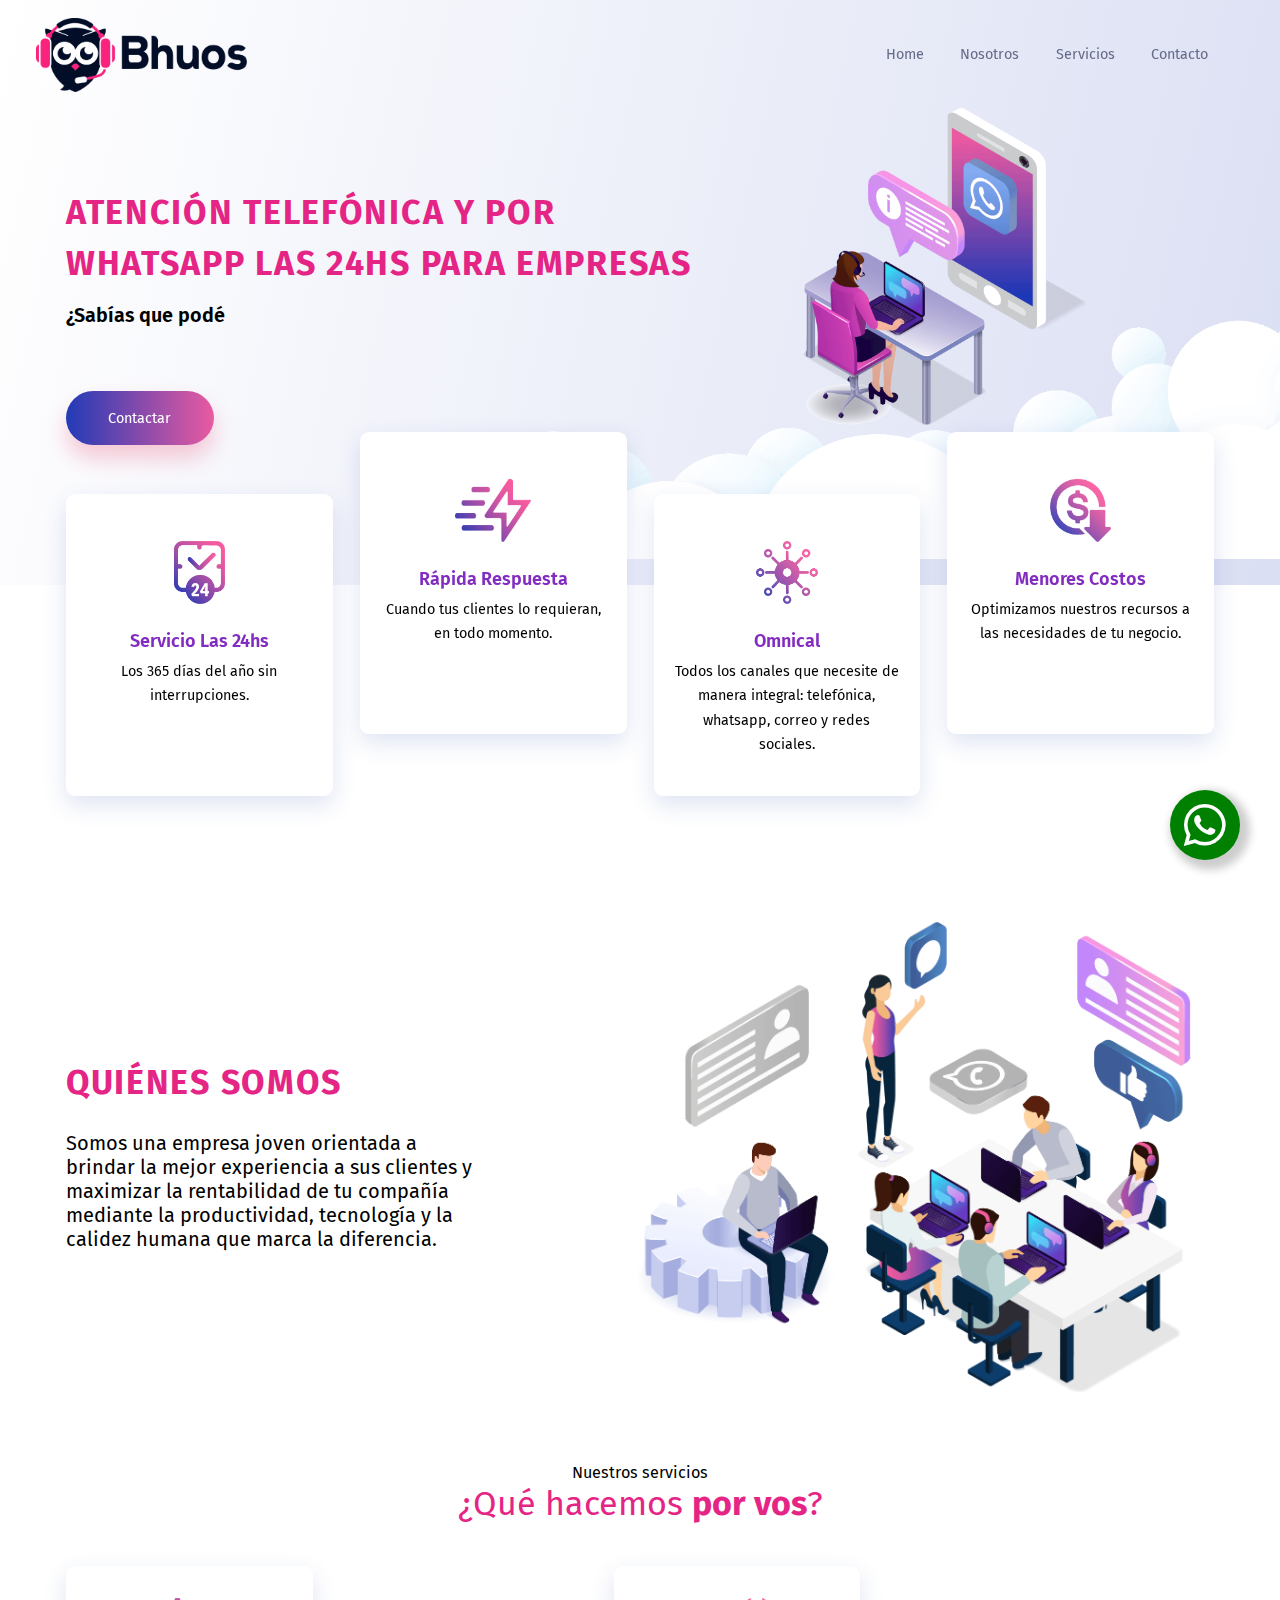
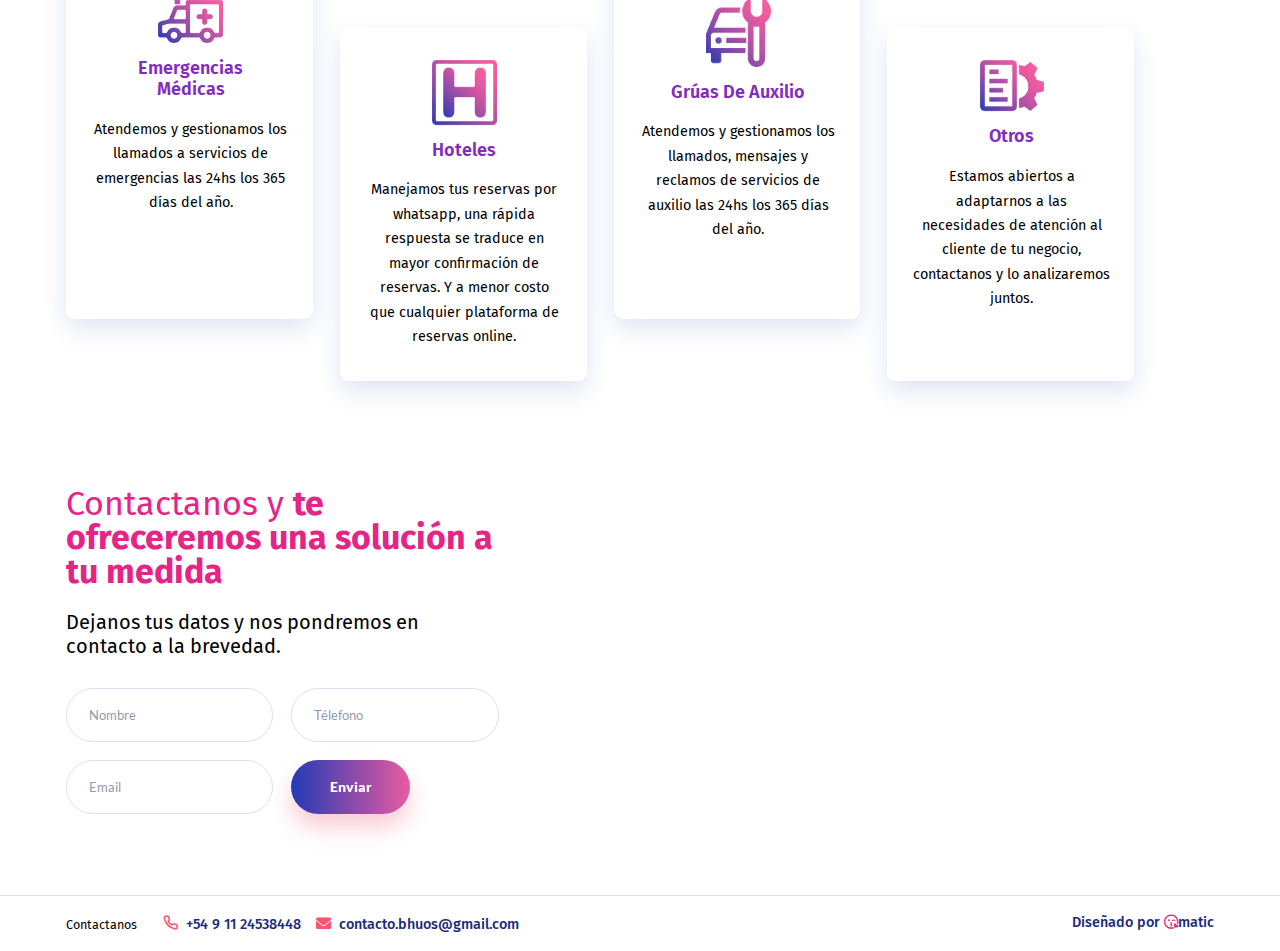
==== commit ff0b3f63: "Update email direction" ====
--- a/index.html
+++ b/index.html
@@ -273,7 +273,7 @@
                                 <i class="icon-phone"></i><a href="tel:+5491124538448">+54 9 11 24538448</a>
                             </div>
                             <div class="footer-mail__item">
-                                <i class="fas fa-envelope"></i><a href="mailto:contacto@bhuos.com">contacto@bhuos.com</a>
+                                <i class="fas fa-envelope"></i><a href="mailto:contacto.bhuos@gmail.com.com">contacto.bhuos@gmail.com</a>
                             </div>
                         </div>
                     </div>
@@ -299,7 +299,7 @@
                             <i class="icon-phone"></i><a href="tel:+5491124538448">+54 9 11 24538448</a>
                         </div>
                         <div class="footer-mail__item">
-                            <i class="fas fa-envelope"></i><a href="mailto:contacto@bhuos.com">contacto@bhuos.com</a>
+                            <i class="fas fa-envelope"></i><a href="mailto:contacto.bhuos@gmail.com">contacto.bhuos@gmail.com</a>
                         </div>
                     </div>
                     <div class="footer-menu">
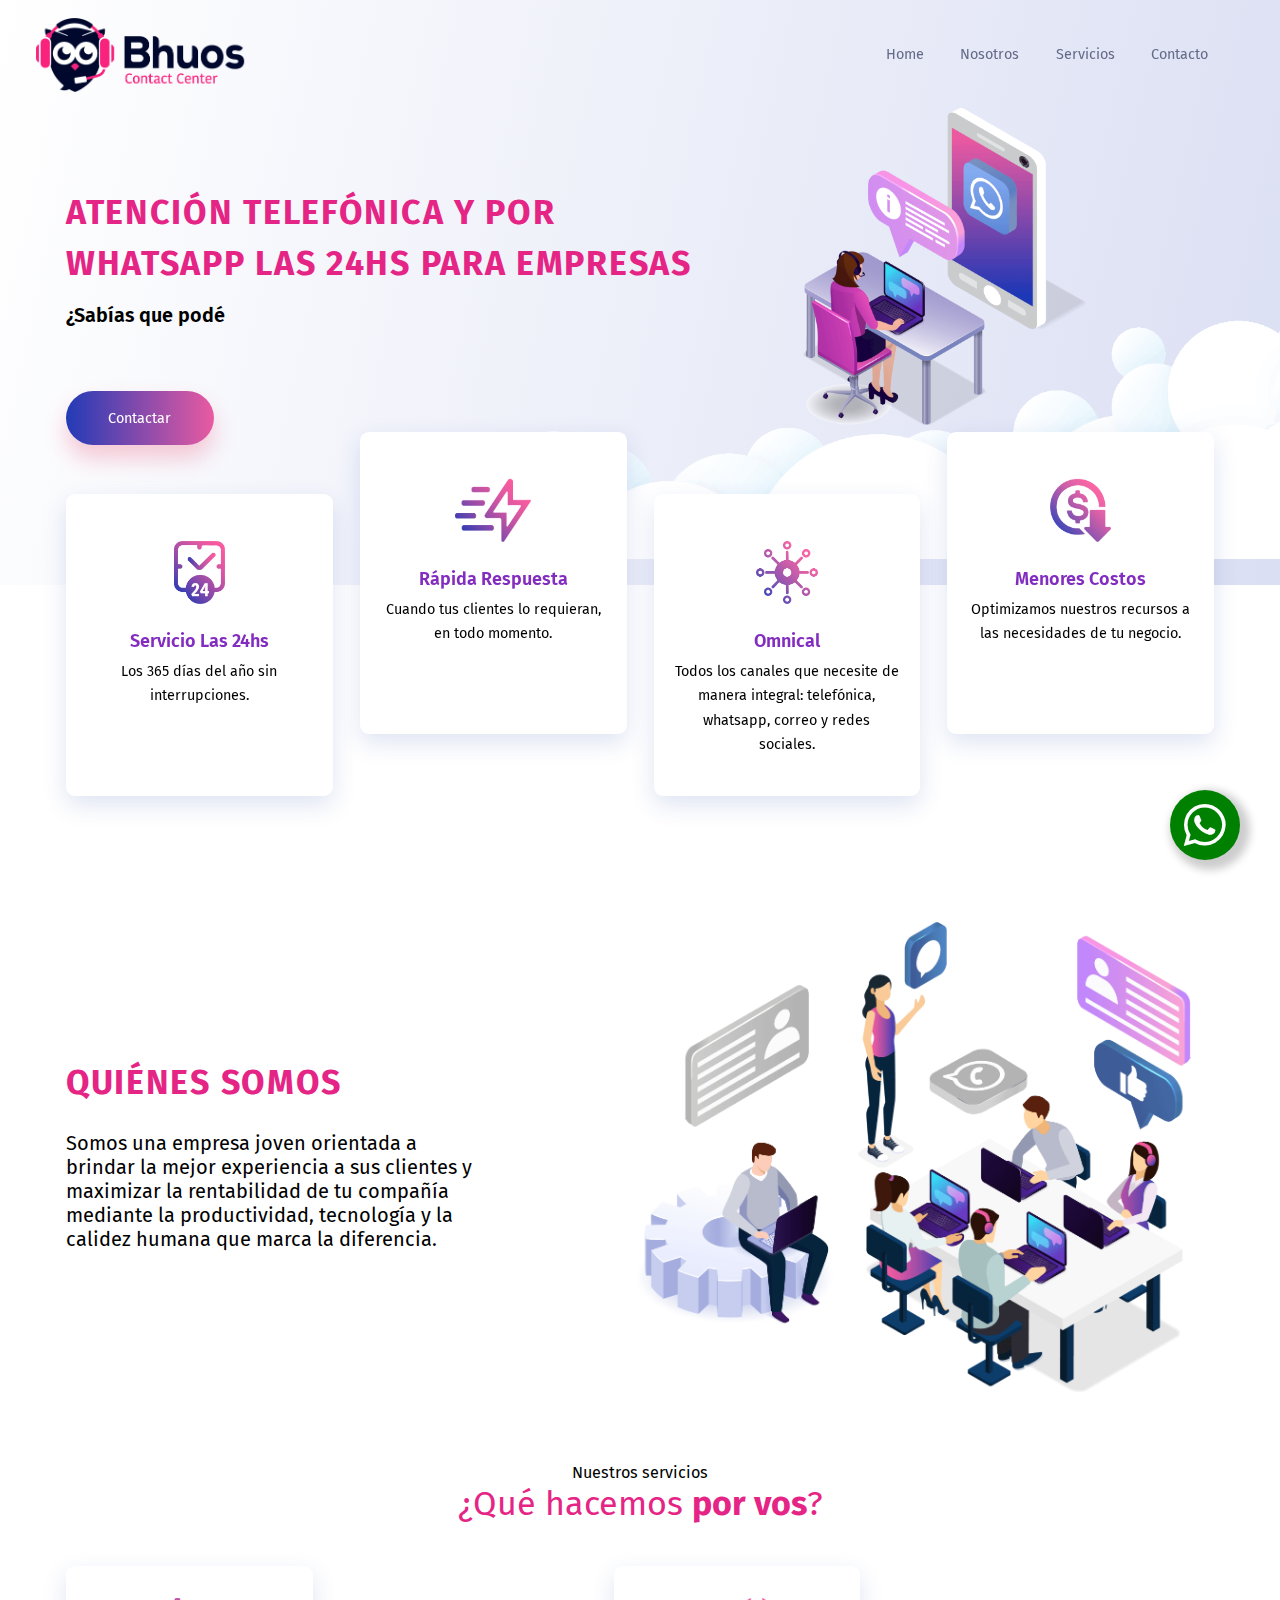
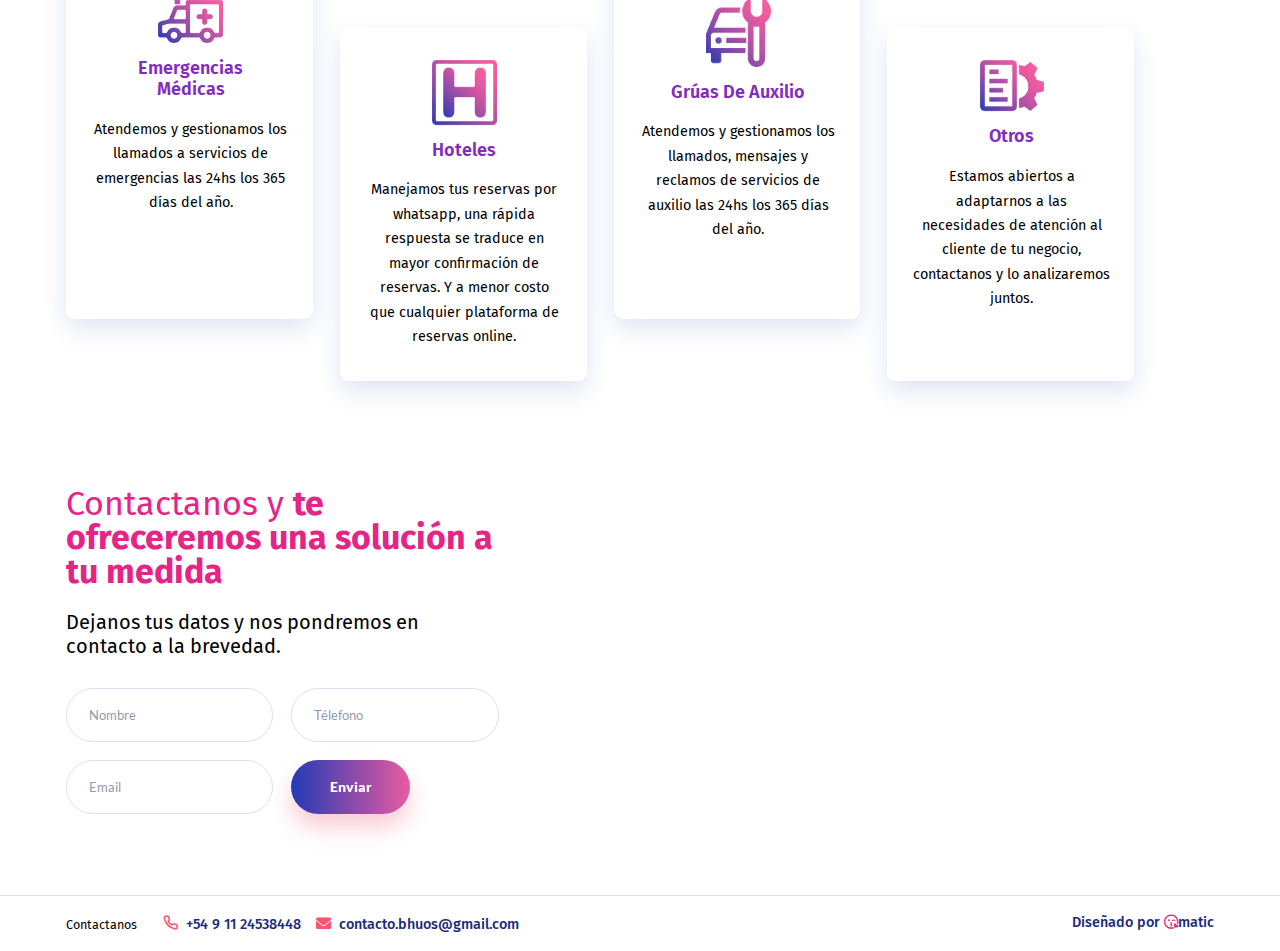
==== commit 6e82ba6f: "Add GTM script" ====
--- a/index.html
+++ b/index.html
@@ -1,314 +1,433 @@
 <!DOCTYPE html>
 <html lang="es">
-
-<head>
+  <head>
     <meta http-equiv="Content-Type" content="text/html; charset=utf-8" />
-    <meta name="format-detection" content="telephone=no">
-    <meta name="viewport" content="width=device-width, initial-scale=1">
+    <meta name="format-detection" content="telephone=no" />
+    <meta name="viewport" content="width=device-width, initial-scale=1" />
 
     <meta name="keywords" content="" />
 
     <!-- Primary Meta Tags -->
     <title>Bhuos</title>
-    <meta name="title" content="Bhuos">
-    <meta name="description"
-        content="Somos una empresa joven orientada a brindar la mejor experiencia a sus clientes y maximizar la rentabilidad de su compañía mediante la productividad, tecnología y la calidez humana que marca la diferencia.">
+    <meta name="title" content="Bhuos" />
+    <meta
+      name="description"
+      content="Somos una empresa joven orientada a brindar la mejor experiencia a sus clientes y maximizar la rentabilidad de su compañía mediante la productividad, tecnología y la calidez humana que marca la diferencia."
+    />
 
     <!-- Open Graph / Facebook -->
-    <meta property="og:type" content="website">
-    <meta property="og:url" content="">
-    <meta property="og:title" content="Bhuos">
-    <meta property="og:description"
-        content="Somos una empresa joven orientada a brindar la mejor experiencia a sus clientes y maximizar la rentabilidad de su compañía mediante la productividad, tecnología y la calidez humana que marca la diferencia.">
-    <meta property="og:image" content="">
+    <meta property="og:type" content="website" />
+    <meta property="og:url" content="" />
+    <meta property="og:title" content="Bhuos" />
+    <meta
+      property="og:description"
+      content="Somos una empresa joven orientada a brindar la mejor experiencia a sus clientes y maximizar la rentabilidad de su compañía mediante la productividad, tecnología y la calidez humana que marca la diferencia."
+    />
+    <meta property="og:image" content="" />
 
     <!-- Twitter -->
-    <meta property="twitter:card" content="summary_large_image">
-    <meta property="twitter:url" content="">
-    <meta property="twitter:title" content="Bhuos">
-    <meta property="twitter:description"
-        content="Somos una empresa joven orientada a brindar la mejor experiencia a sus clientes y maximizar la rentabilidad de su compañía mediante la productividad, tecnología y la calidez humana que marca la diferencia.">
-    <meta property="twitter:image" content="">
+    <meta property="twitter:card" content="summary_large_image" />
+    <meta property="twitter:url" content="" />
+    <meta property="twitter:title" content="Bhuos" />
+    <meta
+      property="twitter:description"
+      content="Somos una empresa joven orientada a brindar la mejor experiencia a sus clientes y maximizar la rentabilidad de su compañía mediante la productividad, tecnología y la calidez humana que marca la diferencia."
+    />
+    <meta property="twitter:image" content="" />
 
     <link rel="stylesheet" type="text/css" href="css/first-screen.css" />
     <!-- <link rel="stylesheet" type="text/css" href="css/first-screen-inner.css" /> -->
     <link rel="icon" type="image/png" href="favicon-32x32.png" sizes="32x32" />
     <link rel="icon" type="image/png" href="favicon-16x16.png" sizes="16x16" />
 
-    <link rel="stylesheet" href="https://cdnjs.cloudflare.com/ajax/libs/animate.css/4.1.1/animate.min.css" />
-    <link rel="preload " href="fonts/AleoBold.woff2" as="font" crossorigin>
-    <link rel="preload " href="fonts/Lato/LatoRegular.woff2" as="font" crossorigin>
-    <link rel="preload " href="fonts/Lato/LatoBold.woff2" as="font" crossorigin>
-    <link rel="preload" href="css/style.css" as="style">
-    <link rel="stylesheet" href="https://cdnjs.cloudflare.com/ajax/libs/font-awesome/6.0.0/css/all.min.css" />
-    <link rel="stylesheet" href="css/ajustes.css">
-</head>
-
-<body class="home loaded">
-    <a href="https://wa.me/5491124538448" target="_blank" class="text-decoration-none w-flotante">
-        <span class="d-none">WhatsApp</span>
-        <i class="fab fa-whatsapp whatsapp"></i>
+    <link
+      rel="stylesheet"
+      href="https://cdnjs.cloudflare.com/ajax/libs/animate.css/4.1.1/animate.min.css"
+    />
+    <link rel="preload " href="fonts/AleoBold.woff2" as="font" crossorigin />
+    <link
+      rel="preload "
+      href="fonts/Lato/LatoRegular.woff2"
+      as="font"
+      crossorigin
+    />
+    <link
+      rel="preload "
+      href="fonts/Lato/LatoBold.woff2"
+      as="font"
+      crossorigin
+    />
+    <link rel="preload" href="css/style.css" as="style" />
+    <link
+      rel="stylesheet"
+      href="https://cdnjs.cloudflare.com/ajax/libs/font-awesome/6.0.0/css/all.min.css"
+    />
+    <link rel="stylesheet" href="css/ajustes.css" />
+
+    <!-- Global site tag (gtag.js) - Google Analytics -->
+    <script
+      async
+      src="https://www.googletagmanager.com/gtag/js?id=G-XEH3B5TX1G"
+    ></script>
+    <script>
+      window.dataLayer = window.dataLayer || [];
+      function gtag() {
+        dataLayer.push(arguments);
+      }
+      gtag("js", new Date());
+      gtag("config", "G-XEH3B5TX1G");
+    </script>
+  </head>
+
+  <body class="home loaded">
+    <a
+      href="https://wa.me/5491124538448"
+      target="_blank"
+      class="text-decoration-none w-flotante"
+    >
+      <span class="d-none">WhatsApp</span>
+      <i class="fab fa-whatsapp whatsapp"></i>
     </a>
 
     <div class="main-wrapper">
-        <main class="content">
-            <div class="first-screen section-screen-main" id="home">
-                <div class="section-screen-main__bg" style="background-image: url(img/bhuos-main.png);"></div>
-                <div class="wrapper">
-                    <div class="screen-main">
-                        <div class="section-heading">Atención telefónica y por whatsapp las 24hs para
-                            Empresas</div>
-                        <p class="h1 h1-main" id="text-typing"></p>
-
-                        <div class="animate__animated animate__fadeIn animate__delay-5s">
-                            <a href="#contacto"
-                                class="btn btn_learn animate__animated animate__pulse animate__infinite ">contactar</a>
-                        </div>
+      <main class="content">
+        <div class="first-screen section-screen-main" id="home">
+          <div
+            class="section-screen-main__bg"
+            style="background-image: url(img/bhuos-main.png)"
+          ></div>
+          <div class="wrapper">
+            <div class="screen-main">
+              <div class="section-heading">
+                Atención telefónica y por whatsapp las 24hs para Empresas
+              </div>
+              <p class="h1 h1-main" id="text-typing"></p>
+
+              <div class="animate__animated animate__fadeIn animate__delay-5s">
+                <a
+                  href="#contacto"
+                  class="btn btn_learn animate__animated animate__pulse animate__infinite"
+                  >contactar</a
+                >
+              </div>
+            </div>
+          </div>
+        </div>
+        <div class="section-services-main">
+          <div class="wrapper">
+            <div class="services">
+              <div class="services__item">
+                <!-- <div class="services__decor"></div> -->
+                <div class="services__icon">
+                  <img src="img/icons/bhuos-ico-01.png" alt="" loading="lazy" />
+                </div>
+                <div class="services__title">
+                  <span>Servicio las 24hs</span>
+                </div>
+                <div class="services__text">
+                  Los 365 días del año sin interrupciones.
+                </div>
+              </div>
+              <div class="services__item">
+                <!-- <div class="services__decor"></div> -->
+                <div class="services__icon">
+                  <img src="img/icons/bhuos-ico-02.png" alt="" loading="lazy" />
+                </div>
+                <div class="services__title"><span>Rápida respuesta</span></div>
+                <div class="services__text">
+                  Cuando tus clientes lo requieran, en todo momento.
+                </div>
+              </div>
+              <div class="services__item">
+                <!-- <div class="services__decor"></div> -->
+                <div class="services__icon">
+                  <img src="img/icons/bhuos-ico-03.png" alt="" loading="lazy" />
+                </div>
+                <div class="services__title"><span>Omnical</span></div>
+                <div class="services__text">
+                  Todos los canales que necesite de manera integral: telefónica,
+                  whatsapp, correo y redes sociales.
+                </div>
+              </div>
+              <div class="services__item">
+                <!-- <div class="services__decor"></div> -->
+                <div class="services__icon">
+                  <img src="img/icons/bhuos-ico-04.png" alt="" loading="lazy" />
+                </div>
+                <div class="services__title"><span>Menores costos</span></div>
+                <div class="services__text">
+                  Optimizamos nuestros recursos a las necesidades de tu negocio.
+                </div>
+              </div>
+            </div>
+          </div>
+        </div>
+        <div class="section-about" id="nosotros">
+          <div class="wrapper">
+            <div class="about">
+              <div class="about__content">
+                <div class="section-heading">Quiénes somos</div>
+
+                <div class="content-block__text">
+                  <p>
+                    Somos una empresa joven orientada a brindar la mejor
+                    experiencia a sus clientes y maximizar la rentabilidad de tu
+                    compañía mediante la productividad, tecnología y la calidez
+                    humana que marca la diferencia.
+                  </p>
+                </div>
+              </div>
+              <div class="about__img">
+                <div class="about__picture">
+                  <img
+                    data-src="img/bhuos-ilus1-02.png"
+                    alt=""
+                    class="js-lazy"
+                    width="80%"
+                    src="[data-uri]"
+                  />
+                </div>
+              </div>
+            </div>
+          </div>
+          <div class="about-decor about-decor_1"></div>
+          <div class="about-decor about-decor_2"></div>
+          <div class="about-decor about-decor_3"></div>
+        </div>
+        <div class="section-get" id="servicios">
+          <div class="wrapper">
+            <div class="h-center">Nuestros servicios</div>
+            <div class="h-decor-1">
+              <h2 class="h2 h-center bhuos-color">
+                <span>¿Qué hacemos <b>por vos</b>?</span>
+              </h2>
+            </div>
+            <div class="get-list">
+              <div class="get-list__item">
+                <div class="get-list__heading">
+                  <div class="get-list__icon">
+                    <img
+                      src="img/icons/bhuos-ico-06.png"
+                      alt="emergencias medicas"
+                      loading="lazy"
+                    />
+                  </div>
+                  <div class="get-list__title">
+                    Emergencias <br />
+                    Médicas
+                  </div>
+                </div>
+                <div class="get-list__text">
+                  Atendemos y gestionamos los llamados a servicios de
+                  emergencias las 24hs los 365 días del año.
+                </div>
+              </div>
+              <div class="get-list__item">
+                <div class="get-list__heading">
+                  <div class="get-list__icon">
+                    <img
+                      src="img/icons/bhuos-ico-05.png"
+                      alt="hoteles"
+                      loading="lazy"
+                    />
+                  </div>
+                  <div class="get-list__title">Hoteles</div>
+                </div>
+                <div class="get-list__text">
+                  Manejamos tus reservas por whatsapp, una rápida respuesta se
+                  traduce en mayor confirmación de reservas. Y a menor costo que
+                  cualquier plataforma de reservas online.
+                </div>
+              </div>
+              <div class="get-list__item">
+                <div class="get-list__heading">
+                  <div class="get-list__icon">
+                    <img
+                      src="img/icons/bhuos-ico-07.png"
+                      alt="gruas de auxilio"
+                      loading="lazy"
+                    />
+                  </div>
+                  <div class="get-list__title">Grúas de auxilio</div>
+                </div>
+                <div class="get-list__text">
+                  Atendemos y gestionamos los llamados, mensajes y reclamos de
+                  servicios de auxilio las 24hs los 365 días del año.
+                </div>
+              </div>
+              <div class="get-list__item">
+                <div class="get-list__heading">
+                  <div class="get-list__icon">
+                    <img
+                      src="img/icons/bhuos-ico-08.png"
+                      alt="otros"
+                      loading="lazy"
+                    />
+                  </div>
+                  <div class="get-list__title">Otros</div>
+                </div>
+                <div class="get-list__text">
+                  Estamos abiertos a adaptarnos a las necesidades de atención al
+                  cliente de tu negocio, contactanos y lo analizaremos juntos.
+                </div>
+              </div>
+            </div>
+          </div>
+        </div>
+        <div class="section-consultation" id="contacto">
+          <!-- <div class="section-consultation__bg js-lazy" data-src="img/bg/bg-2.svg"></div> -->
+          <div class="wrapper">
+            <div class="consultation-form-wrap">
+              <div class="consultation-form">
+                <!-- <div>Comenzá hoy</div> -->
+                <h2 class="h2 bhuos-color">
+                  Contactanos y <b>te ofreceremos una solución a tu medida</b>
+                </h2>
+                <div class="content-block__text">
+                  <p>
+                    Dejanos tus datos y nos pondremos en contacto a la brevedad.
+                  </p>
+                </div>
+                <div class="consultation-form__form">
+                  <form onsubmit="enviarFormulario(); return false;">
+                    <div class="box-fileds">
+                      <div class="box-filed">
+                        <input
+                          type="text"
+                          placeholder="Nombre"
+                          id="input_nombre"
+                          class="required"
+                          required
+                        />
+                      </div>
+                      <div class="box-filed">
+                        <input
+                          type="tel"
+                          placeholder="Télefono"
+                          id="input_cel"
+                          class="required"
+                          required
+                        />
+                      </div>
+                      <div class="box-filed">
+                        <input
+                          type="email"
+                          placeholder="Email"
+                          id="input_mail"
+                          class="required"
+                          required
+                        />
+                      </div>
+                      <div id="alert" class="alert alert-success d-none">
+                        Su mensaje fue enviado
+                      </div>
+                      <div class="box-filed box-filed_btn">
+                        <input
+                          type="submit"
+                          class="btn enviar"
+                          value="Enviar"
+                        />
+                      </div>
                     </div>
-                </div>
-            </div>
-            <div class="section-services-main">
-                <div class="wrapper">
-                    <div class="services">
-                        <div class="services__item">
-                            <!-- <div class="services__decor"></div> -->
-                            <div class="services__icon">
-                                <img src="img/icons/bhuos-ico-01.png" alt="" loading="lazy">
-                            </div>
-                            <div class="services__title"><span>Servicio las 24hs</span></div>
-                            <div class="services__text">Los 365 días del año sin interrupciones.</div>
-                        </div>
-                        <div class="services__item">
-                            <!-- <div class="services__decor"></div> -->
-                            <div class="services__icon">
-                                <img src="img/icons/bhuos-ico-02.png" alt="" loading="lazy">
-                            </div>
-                            <div class="services__title"><span>Rápida respuesta</span></div>
-                            <div class="services__text">Cuando tus clientes lo requieran, en todo momento.</div>
-                        </div>
-                        <div class="services__item">
-                            <!-- <div class="services__decor"></div> -->
-                            <div class="services__icon">
-                                <img src="img/icons/bhuos-ico-03.png" alt="" loading="lazy">
-                            </div>
-                            <div class="services__title"><span>Omnical</span></div>
-                            <div class="services__text">Todos los canales que necesite de manera integral: telefónica,
-                                whatsapp, correo y redes sociales.</div>
-                        </div>
-                        <div class="services__item">
-                            <!-- <div class="services__decor"></div> -->
-                            <div class="services__icon">
-                                <img src="img/icons/bhuos-ico-04.png" alt="" loading="lazy">
-                            </div>
-                            <div class="services__title"><span>Menores costos</span></div>
-                            <div class="services__text">Optimizamos nuestros recursos a las necesidades de tu negocio.
-                            </div>
-                        </div>
-                    </div>
-                </div>
-            </div>
-            <div class="section-about" id="nosotros">
-                <div class="wrapper">
-                    <div class="about">
-
-                        <div class="about__content">
-                            <div class="section-heading">Quiénes somos</div>
-
-                            <div class="content-block__text">
-                                <p>Somos una empresa joven orientada a brindar la mejor experiencia a sus clientes y
-                                    maximizar la rentabilidad de tu compañía mediante la productividad, tecnología y la
-                                    calidez humana que marca la diferencia.
-                                </p>
-                            </div>
-                        </div>
-                        <div class="about__img">
-                            <div class="about__picture">
-                                <img data-src="img/bhuos-ilus1-02.png" alt="" class="js-lazy" width="80%"
-                                    src="[data-uri]">
-                            </div>
-                        </div>
-
-                    </div>
-                </div>
-                <div class="about-decor about-decor_1"></div>
-                <div class="about-decor about-decor_2"></div>
-                <div class="about-decor about-decor_3"></div>
-            </div>
-            <div class="section-get" id="servicios">
-                <div class="wrapper">
-                    <div class="h-center">Nuestros servicios</div>
-                    <div class="h-decor-1">
-                        <h2 class="h2 h-center bhuos-color"><span>¿Qué hacemos <b>por vos</b>?</span></h2>
-                    </div>
-                    <div class="get-list">
-                        <div class="get-list__item">
-                            <div class="get-list__heading">
-                                <div class="get-list__icon">
-                                    <img src="img/icons/bhuos-ico-06.png" alt="emergencias medicas" loading="lazy">
-                                </div>
-                                <div class="get-list__title">Emergencias <br> Médicas</div>
-                            </div>
-                            <div class="get-list__text">Atendemos y gestionamos los llamados a servicios de emergencias
-                                las 24hs los 365 días del año.
-                            </div>
-                        </div>
-                        <div class="get-list__item">
-                            <div class="get-list__heading">
-                                <div class="get-list__icon">
-                                    <img src="img/icons/bhuos-ico-05.png" alt="hoteles" loading="lazy">
-                                </div>
-                                <div class="get-list__title">Hoteles</div>
-                            </div>
-                            <div class="get-list__text">Manejamos tus reservas por whatsapp, una rápida respuesta se
-                                traduce en mayor confirmación de reservas. Y a menor costo que cualquier plataforma de
-                                reservas online.</div>
-                        </div>
-                        <div class="get-list__item">
-                            <div class="get-list__heading">
-                                <div class="get-list__icon">
-                                    <img src="img/icons/bhuos-ico-07.png" alt="gruas de auxilio" loading="lazy">
-                                </div>
-                                <div class="get-list__title">Grúas de auxilio</div>
-                            </div>
-                            <div class="get-list__text">Atendemos y gestionamos los llamados, mensajes y reclamos de
-                                servicios de auxilio las 24hs los 365 días del año.
-                            </div>
-                        </div>
-                        <div class="get-list__item">
-                            <div class="get-list__heading">
-                                <div class="get-list__icon">
-                                    <img src="img/icons/bhuos-ico-08.png" alt="otros" loading="lazy">
-                                </div>
-                                <div class="get-list__title">Otros</div>
-                            </div>
-                            <div class="get-list__text">Estamos abiertos a adaptarnos a las necesidades de atención al
-                                cliente de tu negocio, contactanos y lo analizaremos juntos.
-                            </div>
-                        </div>
-
-                    </div>
-                </div>
-            </div>
-            <div class="section-consultation" id="contacto">
-                <!-- <div class="section-consultation__bg js-lazy" data-src="img/bg/bg-2.svg"></div> -->
-                <div class="wrapper">
-                    <div class="consultation-form-wrap">
-                        <div class="consultation-form">
-                            <!-- <div>Comenzá hoy</div> -->
-                            <h2 class="h2 bhuos-color">Contactanos y <b>te ofreceremos una solución a tu medida</b></h2>
-                            <div class="content-block__text">
-                                <p>Dejanos tus datos y nos pondremos en contacto a la brevedad.</p>
-                            </div>
-                            <div class="consultation-form__form">
-                                <form onsubmit="enviarFormulario(); return false;">
-                                    <div class="box-fileds">
-                                        <div class="box-filed">
-                                            <input type="text" placeholder="Nombre" id="input_nombre" class="required"
-                                                required>
-                                        </div>
-                                        <div class="box-filed">
-                                            <input type="tel" placeholder="Télefono" id="input_cel" class="required"
-                                                required>
-                                        </div>
-                                        <div class="box-filed">
-                                            <input type="email" placeholder="Email" id="input_mail" class="required"
-                                                required>
-                                        </div>
-                                        <div id="alert" class="alert alert-success d-none">Su mensaje fue enviado</div>
-                                        <div class="box-filed box-filed_btn">
-                                            <input type="submit" class="btn enviar" value="Enviar">
-                                        </div>
-                                    </div>
-                                </form>
-                            </div>
-                        </div>
-                        <div class="consultation-img">
-                            <img data-src="img/bhuos-ilus-cotizacion.png" alt="" class="js-lazy"
-                                src="[data-uri]">
-                        </div>
-                    </div>
-                </div>
-            </div>
-        </main>
-        <header class="header" id="header">
-            <div class="wrapper">
-                <div class="nav-logo">
-                    <a href="index.html" class="logo">
-                        <img src="logo2.png" alt="bhuos">
-                    </a>
-                </div>
-                <div class="header-right">
-                    <div id="mainNav" class="menu-box">
-                        <nav class="nav-inner">
-                            <ul class="main-menu js-menu" id="mainMenu">
-                                <li>
-                                    <a onclick="moveTo('home')">Home</a>
-                                </li>
-                                <li>
-                                    <a onclick="moveTo('nosotros')">Nosotros</a>
-                                </li>
-                                <li>
-                                    <a onclick="moveTo('servicios')">Servicios</a>
-                                </li>
-                                <li>
-                                    <a onclick="moveTo('contacto')">Contacto</a>
-                                </li>
-                            </ul>
-                        </nav>
-                        <div class="socials-item">
-                            <div class="socials">
-                                <div class="socials__item">
-                                    <a href="#" target="_blank" class="socials__link"><i
-                                            class="fas fa-envelope"></i></a>
-                                </div>
-                                <div class="socials__item">
-                                    <a href="#" target="_blank" class="socials__link"><i
-                                            class="fab fa-whatsapp"></i></a>
-                                </div>
-                            </div>
-                        </div>
-                        <div class="phone-item">
-                            <div class="footer-title header-title-phone">Contactanos</div>
-                            <div class="footer-phone__item">
-                                <i class="icon-phone"></i><a href="tel:+5491124538448">+54 9 11 24538448</a>
-                            </div>
-                            <div class="footer-mail__item">
-                                <i class="fas fa-envelope"></i><a href="mailto:contacto.bhuos@gmail.com.com">contacto.bhuos@gmail.com</a>
-                            </div>
-                        </div>
-                    </div>
-
-                </div>
-                <div class="bars-mob js-button-nav">
-                    <div class="hamburger">
-                        <span></span><span></span><span></span>
-                    </div>
-                    <div class="cross">
-                        <span></span><span></span>
-                    </div>
-                </div>
-            </div>
-        </header>
-        <footer id="footer" class="footer footer-2">
-            <div class="footer__bg js-lazy" data-src="img/bg/footer-2.svg"></div>
-            <div class="footer-bottom">
-                <div class="wrapper">
-                    <div class="phone-item">
-                        <div class="footer-title header-title-phone">Contactanos</div>
-                        <div class="footer-phone__item">
-                            <i class="icon-phone"></i><a href="tel:+5491124538448">+54 9 11 24538448</a>
-                        </div>
-                        <div class="footer-mail__item">
-                            <i class="fas fa-envelope"></i><a href="mailto:contacto.bhuos@gmail.com">contacto.bhuos@gmail.com</a>
-                        </div>
-                    </div>
-                    <div class="footer-menu">
-                        Diseñado por <i class="far fa-face-kiss-wink-heart pink"></i><a
-                            href="https://www.omatic.com.ar">matic</a>
-                    </div>
-                </div>
-            </div>
-        </footer>
+                  </form>
+                </div>
+              </div>
+              <div class="consultation-img">
+                <img
+                  data-src="img/bhuos-ilus-cotizacion.png"
+                  alt=""
+                  class="js-lazy"
+                  src="[data-uri]"
+                />
+              </div>
+            </div>
+          </div>
+        </div>
+      </main>
+      <header class="header" id="header">
+        <div class="wrapper">
+          <div class="nav-logo">
+            <a href="index.html" class="logo">
+              <img src="logo2.png" alt="bhuos" />
+            </a>
+          </div>
+          <div class="header-right">
+            <div id="mainNav" class="menu-box">
+              <nav class="nav-inner">
+                <ul class="main-menu js-menu" id="mainMenu">
+                  <li>
+                    <a onclick="moveTo('home')">Home</a>
+                  </li>
+                  <li>
+                    <a onclick="moveTo('nosotros')">Nosotros</a>
+                  </li>
+                  <li>
+                    <a onclick="moveTo('servicios')">Servicios</a>
+                  </li>
+                  <li>
+                    <a onclick="moveTo('contacto')">Contacto</a>
+                  </li>
+                </ul>
+              </nav>
+              <div class="socials-item">
+                <div class="socials">
+                  <div class="socials__item">
+                    <a href="#" target="_blank" class="socials__link"
+                      ><i class="fas fa-envelope"></i
+                    ></a>
+                  </div>
+                  <div class="socials__item">
+                    <a href="#" target="_blank" class="socials__link"
+                      ><i class="fab fa-whatsapp"></i
+                    ></a>
+                  </div>
+                </div>
+              </div>
+              <div class="phone-item">
+                <div class="footer-title header-title-phone">Contactanos</div>
+                <div class="footer-phone__item">
+                  <i class="icon-phone"></i
+                  ><a href="tel:+5491124538448">+54 9 11 24538448</a>
+                </div>
+                <div class="footer-mail__item">
+                  <i class="fas fa-envelope"></i
+                  ><a href="mailto:contacto.bhuos@gmail.com.com"
+                    >contacto.bhuos@gmail.com</a
+                  >
+                </div>
+              </div>
+            </div>
+          </div>
+          <div class="bars-mob js-button-nav">
+            <div class="hamburger"><span></span><span></span><span></span></div>
+            <div class="cross"><span></span><span></span></div>
+          </div>
+        </div>
+      </header>
+      <footer id="footer" class="footer footer-2">
+        <div class="footer__bg js-lazy" data-src="img/bg/footer-2.svg"></div>
+        <div class="footer-bottom">
+          <div class="wrapper">
+            <div class="phone-item">
+              <div class="footer-title header-title-phone">Contactanos</div>
+              <div class="footer-phone__item">
+                <i class="icon-phone"></i
+                ><a href="tel:+5491124538448">+54 9 11 24538448</a>
+              </div>
+              <div class="footer-mail__item">
+                <i class="fas fa-envelope"></i
+                ><a href="mailto:contacto.bhuos@gmail.com"
+                  >contacto.bhuos@gmail.com</a
+                >
+              </div>
+            </div>
+            <div class="footer-menu">
+              Diseñado por <i class="far fa-face-kiss-wink-heart pink"></i
+              ><a href="https://www.omatic.com.ar">matic</a>
+            </div>
+          </div>
+        </div>
+      </footer>
     </div>
     <!-- BODY EOF   -->
     <link rel="stylesheet" type="text/css" href="css/style.css" />
@@ -321,39 +440,39 @@
     <script src="js/formrip.js"></script>
 
     <script>
-        var body = document.body;
-        if (/Android|webOS|iPhone|iPad|iPod|BlackBerry/i.test(navigator.userAgent)) {
-            body.classList.add('ios');
-        } else {
-            body.classList.add('web')
+      var body = document.body;
+      if (
+        /Android|webOS|iPhone|iPad|iPod|BlackBerry/i.test(navigator.userAgent)
+      ) {
+        body.classList.add("ios");
+      } else {
+        body.classList.add("web");
+      }
+      setTimeout(function () {
+        body.classList.add("content-loaded");
+      }, 50);
+
+      //text typing
+      var i = 0;
+      var txt =
+        "¿Sabías que podés mejorar la calidad de atención de tus clientes y ahorrar hasta un 60% con nosotros?";
+      var speed = 50;
+
+      function typeWriter() {
+        if (i < txt.length) {
+          document.getElementById("text-typing").innerHTML += txt.charAt(i);
+          i++;
+          setTimeout(typeWriter, speed);
         }
-        setTimeout(function () {
-            body.classList.add("content-loaded");
-        }, 50)
-
-        //text typing
-        var i = 0;
-        var txt =
-            "¿Sabías que podés mejorar la calidad de atención de tus clientes y ahorrar hasta un 60% con nosotros?";
-        var speed = 50;
-
-        function typeWriter() {
-            if (i < txt.length) {
-                document.getElementById("text-typing").innerHTML += txt.charAt(i);
-                i++;
-                setTimeout(typeWriter, speed);
-            }
-        }
-
-        $(document).ready(function () {
-            typeWriter();
-        });
-
-        function moveTo(section){
-            document.getElementById(section).scrollIntoView({block: "center"});
-        }
-        
+      }
+
+      $(document).ready(function () {
+        typeWriter();
+      });
+
+      function moveTo(section) {
+        document.getElementById(section).scrollIntoView({ block: "center" });
+      }
     </script>
-</body>
-
-</html>+  </body>
+</html>
